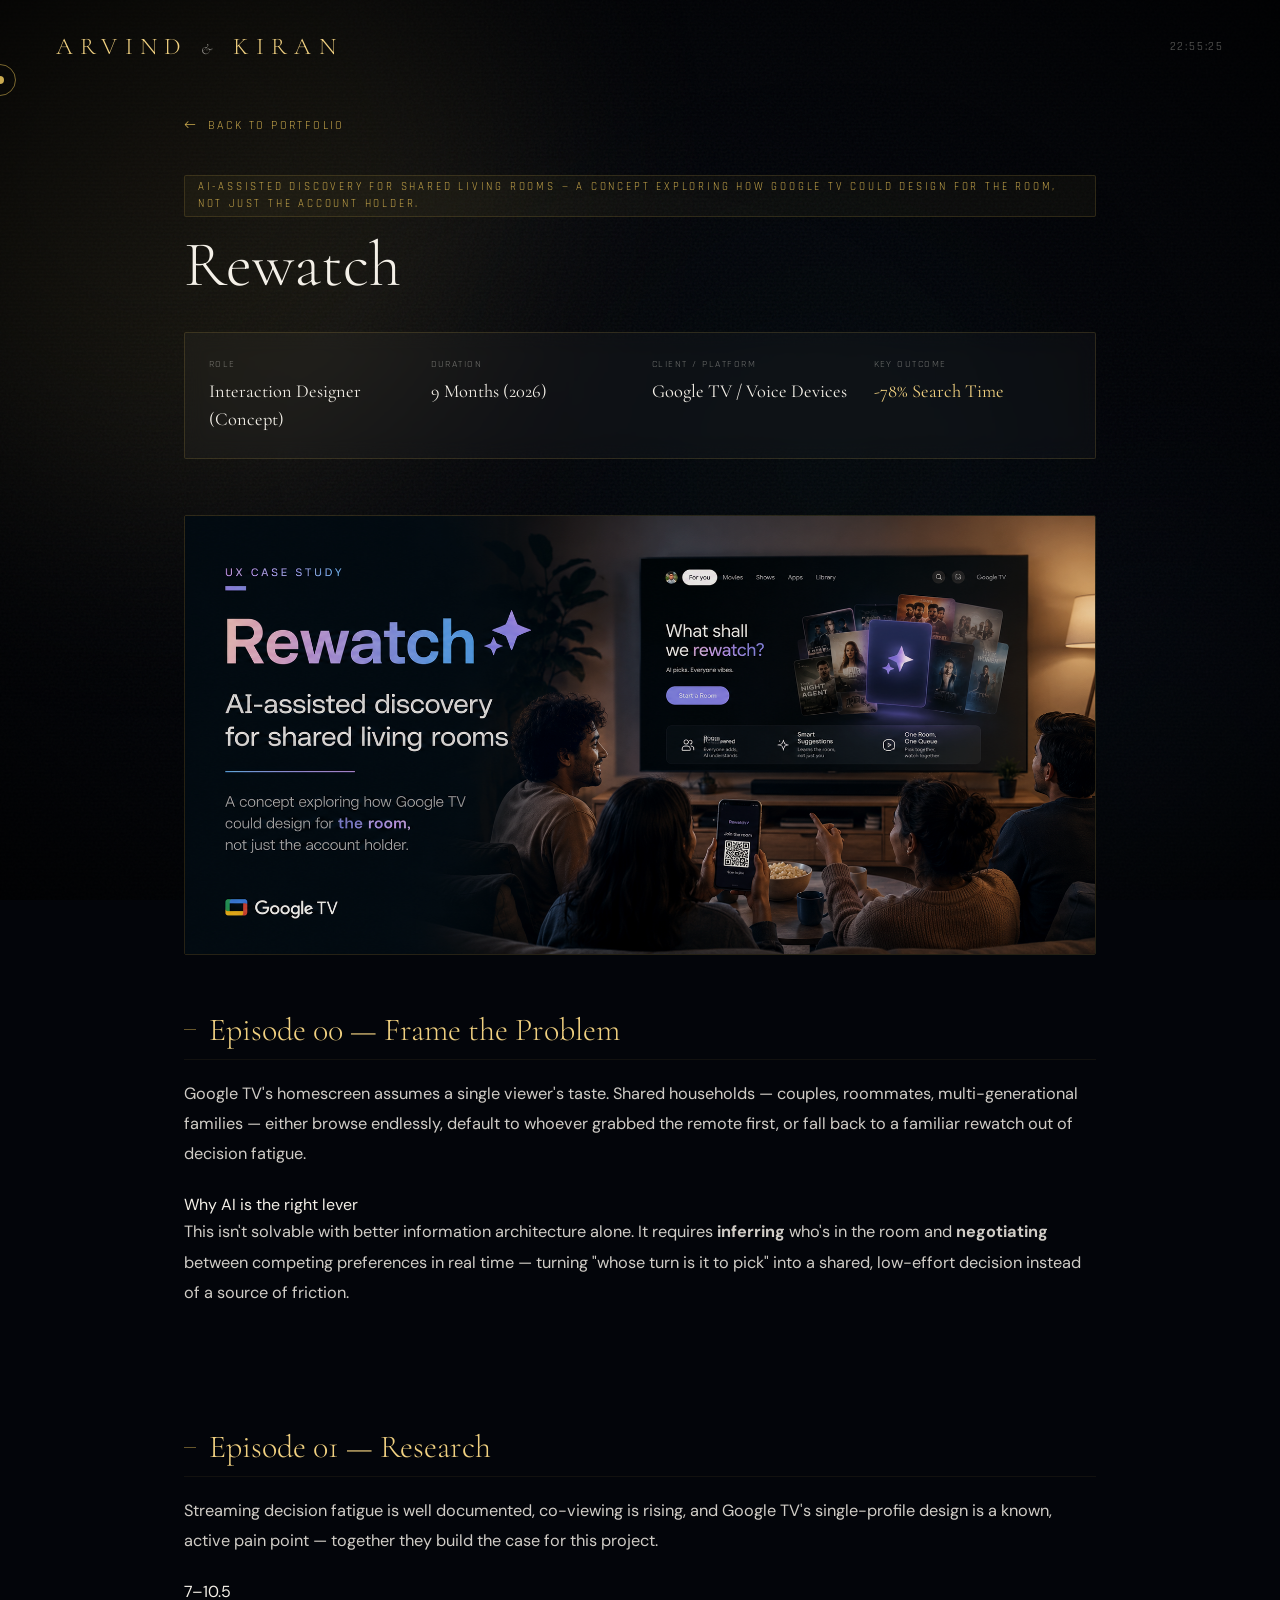
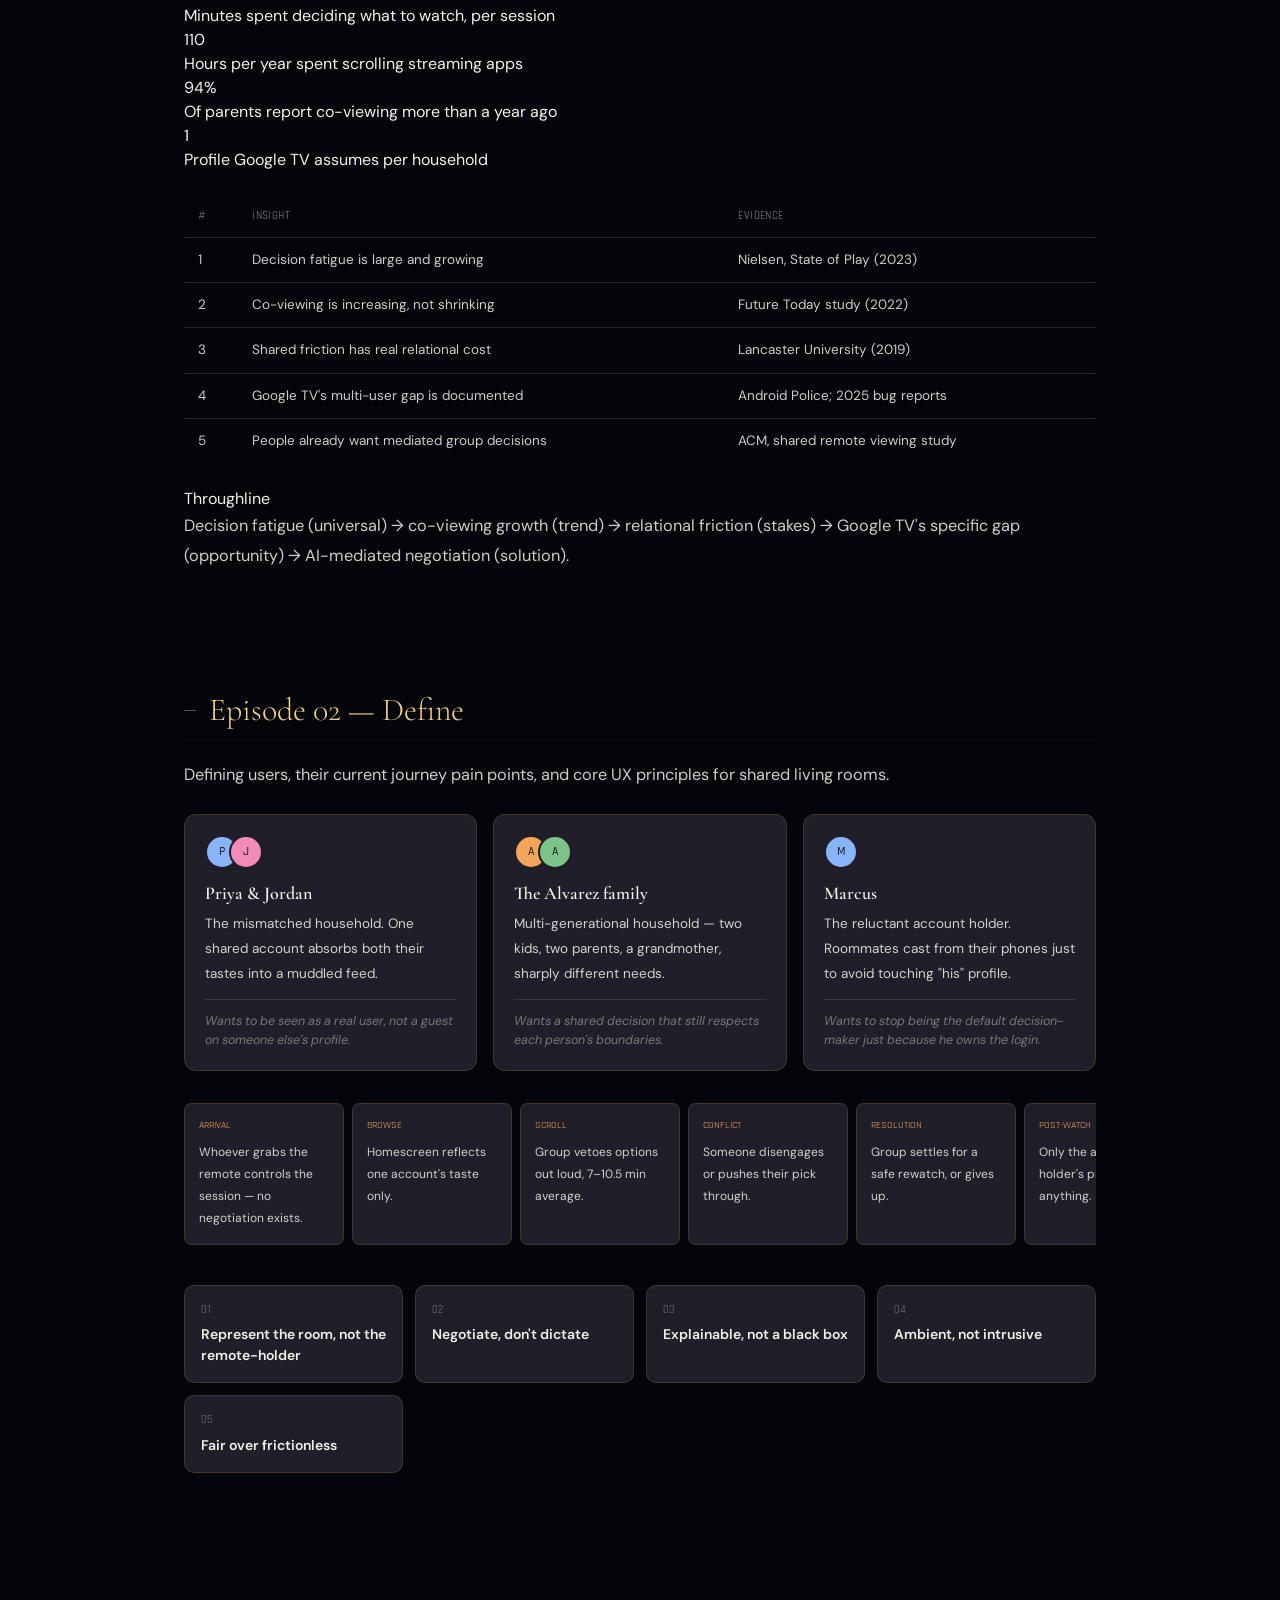
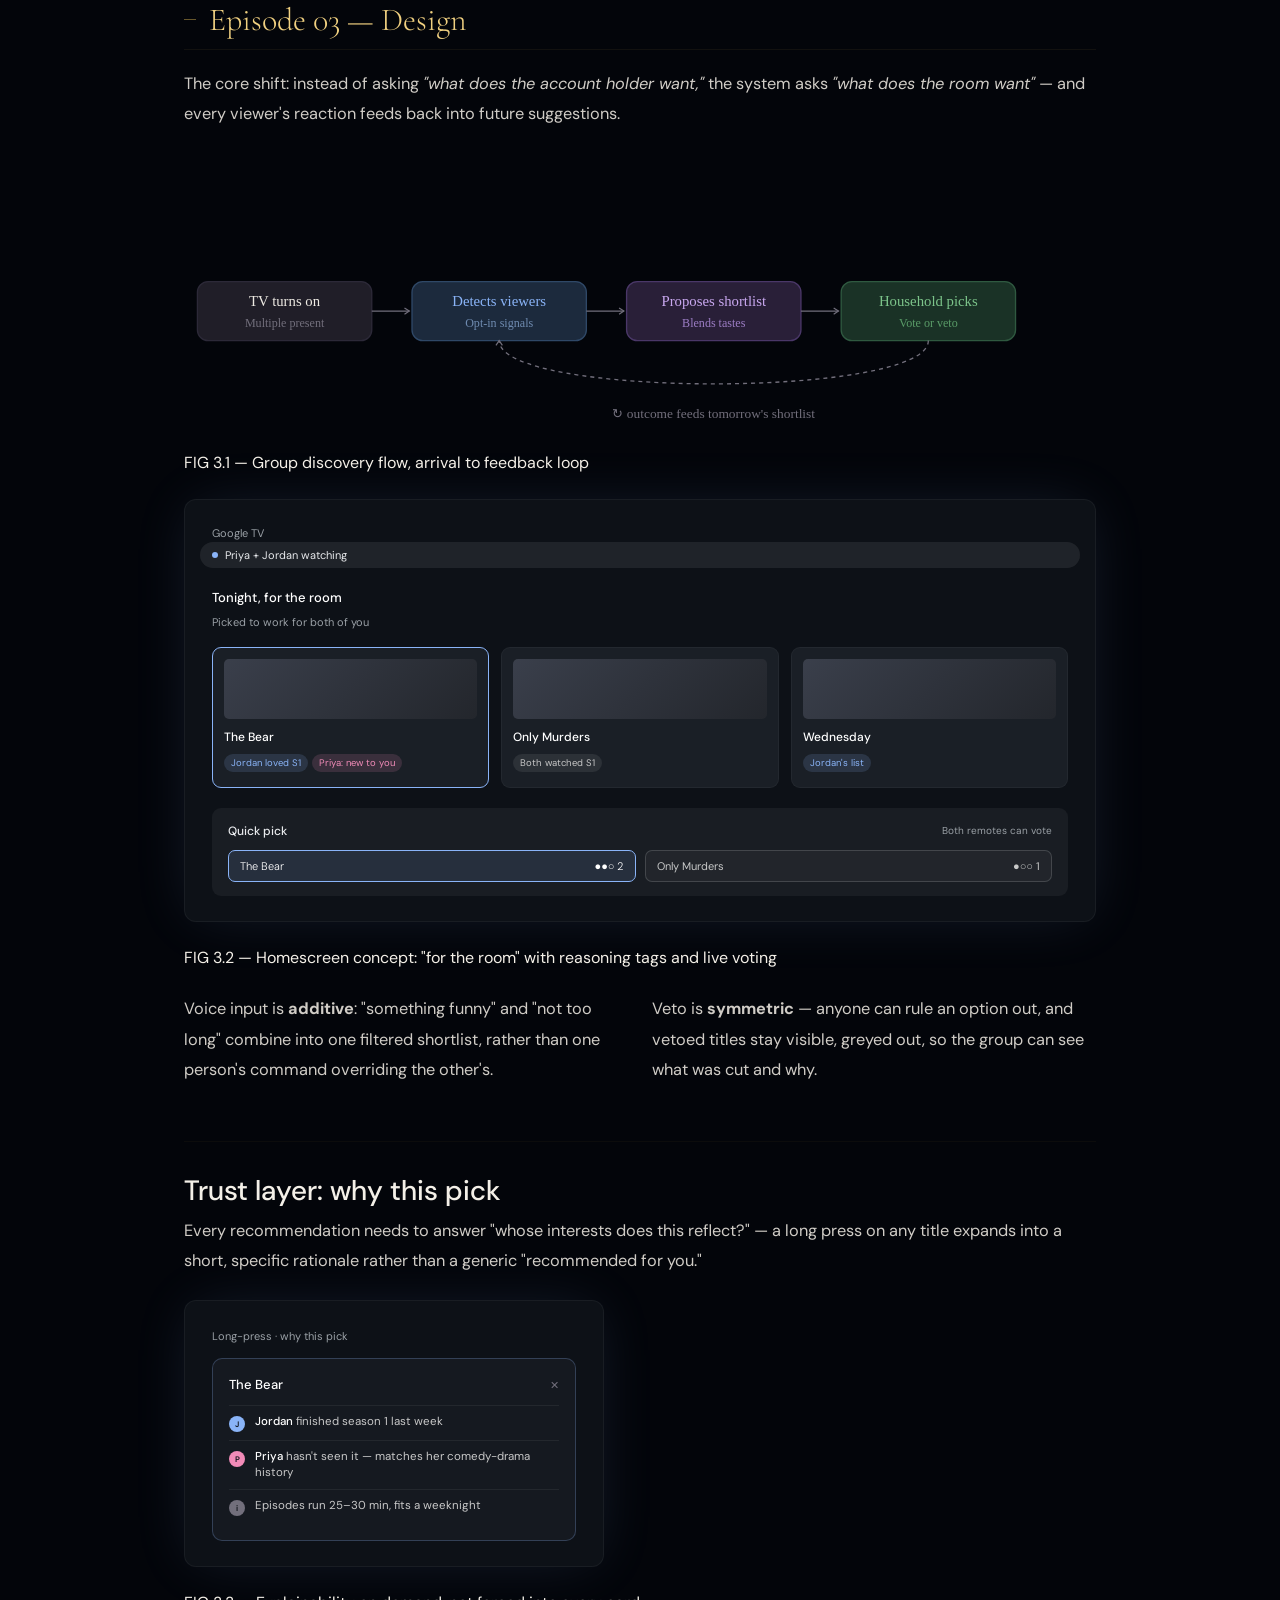
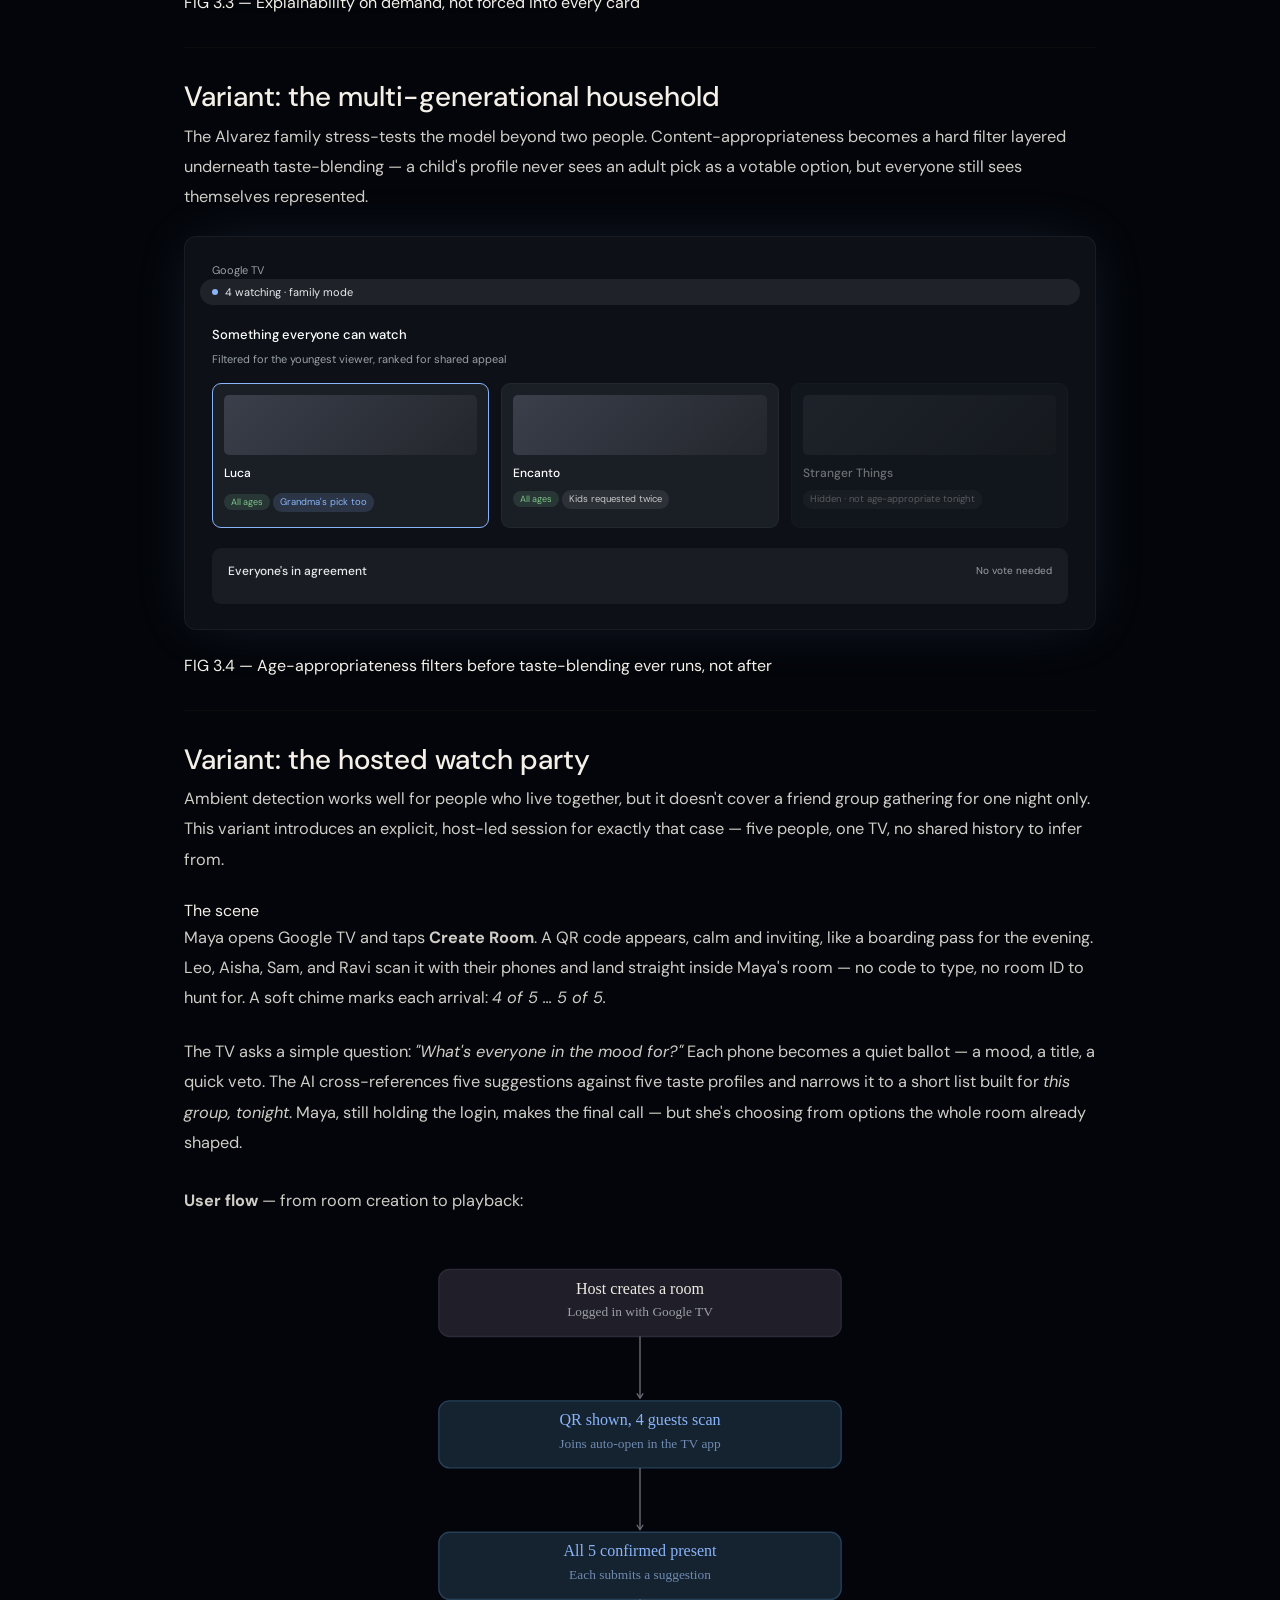
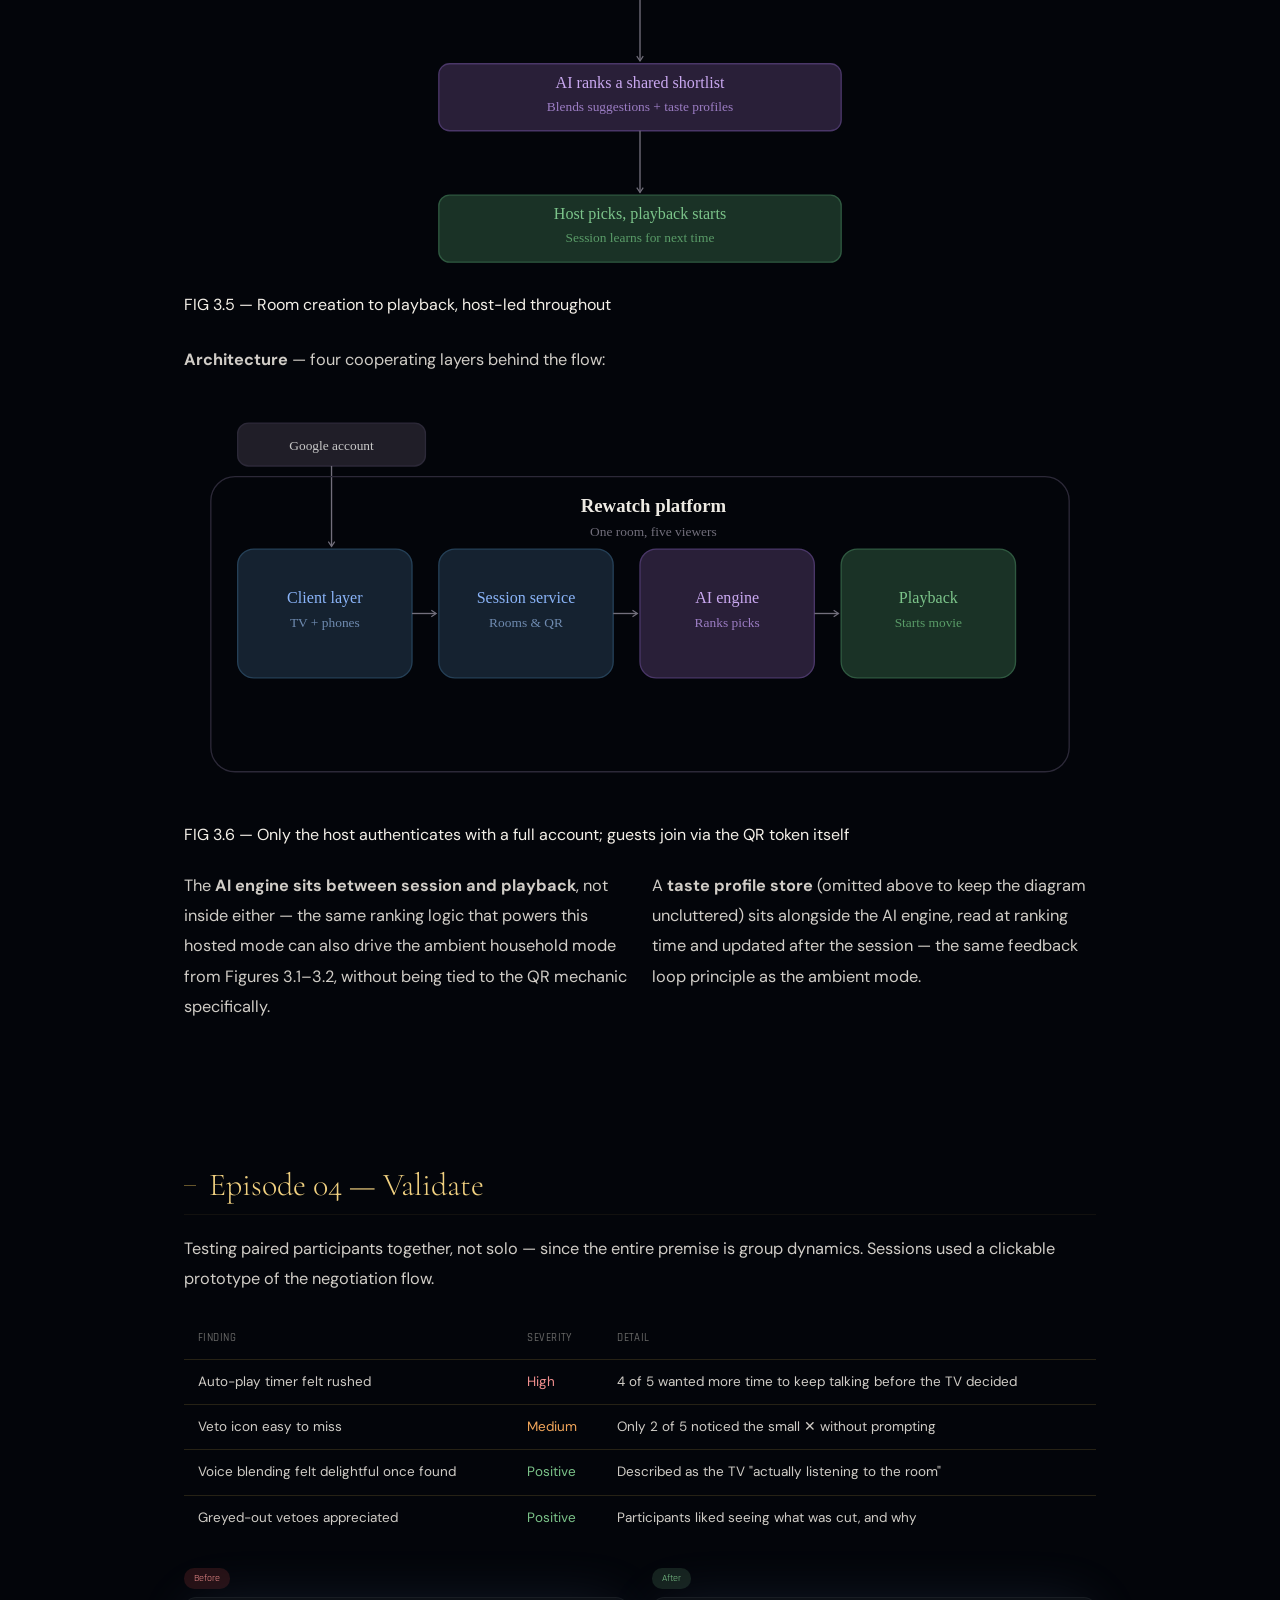
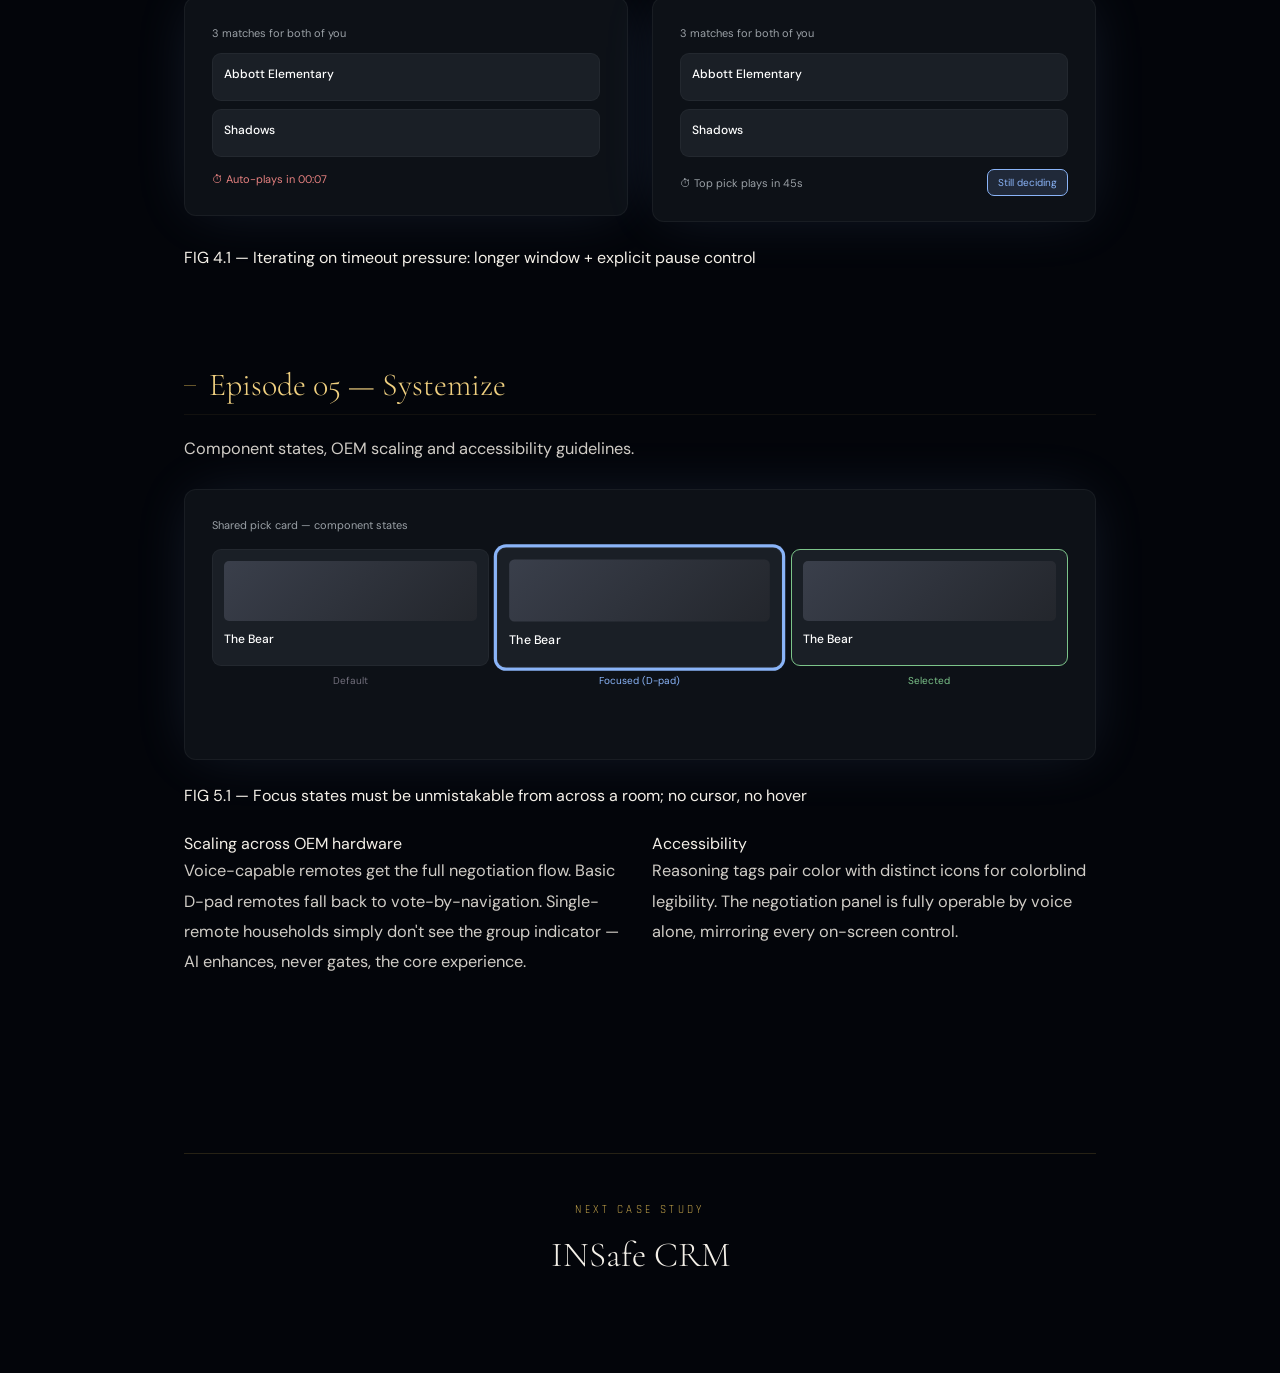
==== work.html @ 0cc97cc3 "Initial commit" ====
<!DOCTYPE html>
<html lang="en">
<head>
<meta charset="UTF-8">
<meta name="viewport" content="width=device-width, initial-scale=1.0">
<title>Case Study — Arvind Kiran</title>

<!-- Bootstrap 5 -->
<link rel="stylesheet" href="css/bootstrap.min.css" />
<!-- Bootstrap Icons -->
<link rel="stylesheet" href="font/bootstrap-icons.min.css" />
<link href="https://fonts.googleapis.com/css2?family=Cormorant+Garamond:ital,wght@0,300;0,400;0,600;0,700;1,300;1,400&family=DM+Sans:wght@300;400;500&family=Rajdhani:wght@500;600;700&display=swap" rel="stylesheet">
<!-- main styles -->
<link rel="stylesheet" href="css/style.css" />
<!-- case study styles -->
<link rel="stylesheet" href="css/work.css" />
</head>

<body class="work-detail-page">

<div id="cur"></div>
<div id="cur-r"></div>

<!-- Background -->
<div id="mesh">
  <div class="mesh-blob mb1"></div>
  <div class="mesh-blob mb2"></div>
  <div class="mesh-blob mb3"></div>
</div>
<div class="bg-layer noise-layer"></div>
<div class="bg-layer scan-lines"></div>
<div id="vignette"></div>
<div class="v-line vl1"></div>
<div class="v-line vl2"></div>

<!-- Fixed Topbar -->
<div id="topbar" class="fixed-topbar">
  <div class="logo">Arvind <em>&</em> Kiran</div>
  <div class="top-right">
    <div id="clock" class="top-time">00:00:00</div>
  </div>
</div>

<!-- Case Study Wrapper Container -->
<div class="work-content-wrap">
  <a href="index.html" class="back-link"><i class="bi bi-arrow-left"></i> Back to Portfolio</a>

  <!-- Case Study Dynamic Header -->
  <header class="work-header-section">
    <span class="work-cat-tag" id="cs-cat">TV UX · AI</span>
    <h1 class="work-title-main" id="cs-title">Loading Case Study...</h1>
    
    <!-- Meta details card -->
    <div class="work-meta-grid">
      <div class="work-meta-item">
        <span class="work-meta-lbl">Role</span>
        <span class="work-meta-val" id="cs-role">Lead Product Designer</span>
      </div>
      <div class="work-meta-item">
        <span class="work-meta-lbl">Duration</span>
        <span class="work-meta-val" id="cs-duration">6 Months (2026)</span>
      </div>
      <div class="work-meta-item">
        <span class="work-meta-lbl">Client / Platform</span>
        <span class="work-meta-val" id="cs-platform">Google TV / Smart TVs</span>
      </div>
      <div class="work-meta-item">
        <span class="work-meta-lbl">Key Outcome</span>
        <span class="work-meta-val highlight" id="cs-outcome">+40% Content Discovery</span>
      </div>
    </div>
  </header>

  <!-- Hero Image -->
  <div class="work-hero-img-wrap">
    <img class="work-hero-img" id="cs-img" src="" alt="Case Study Banner">
  </div>

  <!-- Body Content -->
  <div class="work-body-layout" id="cs-body">
    <!-- Context injected dynamically -->
  </div>

  <!-- Next Project Navigation Link -->
  <div class="next-project-link" id="next-proj-btn">
    <span class="next-proj-lbl">Next Case Study</span>
    <span class="next-proj-title" id="next-proj-title">Loading Next Project...</span>
  </div>

</div>

<!-- ===== SCRIPTS ===== -->
<!-- jQuery -->
<script src="js/jquery-3.7.1.min.js"></script>
<!-- Bootstrap 5 JS -->
<script src="js/bootstrap.bundle.min.js"></script>
<!-- GSAP -->
<script src="js/gsap.min.js"></script>
<!-- Fluid Cursor -->
<script src="js/splash-cursor.js"></script>

<!-- Dynamic Case Study Controller Script -->
<script>
  $(function() {
    // ── Clock ──
    function tick() {
      const d = new Date();
      const t = [d.getHours(), d.getMinutes(), d.getSeconds()].map(n => String(n).padStart(2, '0')).join(':');
      $('#clock').text(t);
    }
    tick();
    setInterval(tick, 1000);

    // ── Simple Mouse Parallax ──
    $(document).on('mousemove', function(e) {
      const rx = e.clientX / window.innerWidth - .5;
      const ry = e.clientY / window.innerHeight - .5;
      gsap.to('.mb1', { x: rx * 50, y: ry * 50, duration: 2.5, ease: 'power1.out' });
      gsap.to('.mb2', { x: rx * -35, y: ry * -35, duration: 2.5, ease: 'power1.out' });
      gsap.to('.mb3', { x: rx * 25, y: ry * 20, duration: 2.5, ease: 'power1.out' });
    });

    // ── Case Study Content Data ──
    const caseStudies = {
      '1': {
        title: 'Rewatch',
        category: 'AI-assisted discovery for shared living rooms — a concept exploring how Google TV could design for the room, not just the account holder.',
        role: 'Interaction Designer (Concept)',
        duration: '9 Months (2026)',
        platform: 'Google TV / Voice Devices',
        outcome: '-78% Search Time',
        image: 'img/blog/Rewatch.png',
        body: `
          <div class="case-study-section" id="ep00">
            <h2>Episode 00 — Frame the Problem</h2>
            <p>Google TV's homescreen assumes a single viewer's taste. Shared households — couples, roommates, multi-generational families — either browse endlessly, default to whoever grabbed the remote first, or fall back to a familiar rewatch out of decision fatigue.</p>
            
            <div class="callout">
              <div class="label">Why AI is the right lever</div>
              <p>This isn't solvable with better information architecture alone. It requires <strong>inferring</strong> who's in the room and <strong>negotiating</strong> between competing preferences in real time — turning "whose turn is it to pick" into a shared, low-effort decision instead of a source of friction.</p>
            </div>
          </div>

          <div class="case-study-section" id="ep01">
            <h2>Episode 01 — Research</h2>
            <p>Streaming decision fatigue is well documented, co-viewing is rising, and Google TV's single-profile design is a known, active pain point — together they build the case for this project.</p>
            
            <div class="stats">
              <div class="stat"><div class="num">7–10.5</div><div class="lbl">Minutes spent deciding what to watch, per session</div></div>
              <div class="stat"><div class="num">110</div><div class="lbl">Hours per year spent scrolling streaming apps</div></div>
              <div class="stat"><div class="num">94%</div><div class="lbl">Of parents report co-viewing more than a year ago</div></div>
              <div class="stat"><div class="num">1</div><div class="lbl">Profile Google TV assumes per household</div></div>
            </div>

            <table>
              <thead>
                <tr>
                  <th>#</th>
                  <th>Insight</th>
                  <th>Evidence</th>
                </tr>
              </thead>
              <tbody>
                <tr>
                  <td>1</td>
                  <td>Decision fatigue is large and growing</td>
                  <td>Nielsen, State of Play (2023)</td>
                </tr>
                <tr>
                  <td>2</td>
                  <td>Co-viewing is increasing, not shrinking</td>
                  <td>Future Today study (2022)</td>
                </tr>
                <tr>
                  <td>3</td>
                  <td>Shared friction has real relational cost</td>
                  <td>Lancaster University (2019)</td>
                </tr>
                <tr>
                  <td>4</td>
                  <td>Google TV's multi-user gap is documented</td>
                  <td>Android Police; 2025 bug reports</td>
                </tr>
                <tr>
                  <td>5</td>
                  <td>People already want mediated group decisions</td>
                  <td>ACM, shared remote viewing study</td>
                </tr>
              </tbody>
            </table>

            <div class="callout">
              <div class="label">Throughline</div>
              <p>Decision fatigue (universal) → co-viewing growth (trend) → relational friction (stakes) → Google TV's specific gap (opportunity) → AI-mediated negotiation (solution).</p>
            </div>
          </div>

          <div class="case-study-section" id="ep02">
            <h2>Episode 02 — Define</h2>
            <p>Defining users, their current journey pain points, and core UX principles for shared living rooms.</p>
            
            <div class="personas">
              <div class="persona">
                <div class="avatars"><div class="avatar blue">P</div><div class="avatar pink">J</div></div>
                <h3>Priya &amp; Jordan</h3>
                <p>The mismatched household. One shared account absorbs both their tastes into a muddled feed.</p>
                <div class="need">Wants to be seen as a real user, not a guest on someone else's profile.</div>
              </div>
              <div class="persona">
                <div class="avatars"><div class="avatar amber">A</div><div class="avatar green">A</div></div>
                <h3>The Alvarez family</h3>
                <p>Multi-generational household — two kids, two parents, a grandmother, sharply different needs.</p>
                <div class="need">Wants a shared decision that still respects each person's boundaries.</div>
              </div>
              <div class="persona">
                <div class="avatars"><div class="avatar blue">M</div></div>
                <h3>Marcus</h3>
                <p>The reluctant account holder. Roommates cast from their phones just to avoid touching "his" profile.</p>
                <div class="need">Wants to stop being the default decision-maker just because he owns the login.</div>
              </div>
            </div>

            <div class="journey">
              <div class="journey-step"><div class="stage">Arrival</div><p>Whoever grabs the remote controls the session — no negotiation exists.</p></div>
              <div class="journey-step"><div class="stage">Browse</div><p>Homescreen reflects one account's taste only.</p></div>
              <div class="journey-step"><div class="stage">Scroll</div><p>Group vetoes options out loud, 7–10.5 min average.</p></div>
              <div class="journey-step"><div class="stage">Conflict</div><p>Someone disengages or pushes their pick through.</p></div>
              <div class="journey-step"><div class="stage">Resolution</div><p>Group settles for a safe rewatch, or gives up.</p></div>
              <div class="journey-step"><div class="stage">Post-watch</div><p>Only the account holder's profile learns anything.</p></div>
            </div>

            <div class="principles">
              <div class="principle"><div class="n">01</div><div class="t">Represent the room, not the remote-holder</div></div>
              <div class="principle"><div class="n">02</div><div class="t">Negotiate, don't dictate</div></div>
              <div class="principle"><div class="n">03</div><div class="t">Explainable, not a black box</div></div>
              <div class="principle"><div class="n">04</div><div class="t">Ambient, not intrusive</div></div>
              <div class="principle"><div class="n">05</div><div class="t">Fair over frictionless</div></div>
            </div>
          </div>

          <div class="case-study-section" id="ep03">
            <h2>Episode 03 — Design</h2>
            <p>The core shift: instead of asking <em>"what does the account holder want,"</em> the system asks <em>"what does the room want"</em> — and every viewer's reaction feeds back into future suggestions.</p>

            <svg viewBox="0 0 680 200" width="100%" style="margin:24px 0 6px; overflow:visible;">
              <defs><marker id="a1" viewBox="0 0 10 10" refX="8" refY="5" markerWidth="6" markerHeight="6" orient="auto-start-reverse"><path d="M2 1L8 5L2 9" fill="none" stroke="#726f7c" stroke-width="1.5"/></marker></defs>
              <g>
                <rect x="10" y="78" width="130" height="44" rx="8" fill="#201e28" stroke="#2c2938"/>
                <text x="75" y="96" text-anchor="middle" fill="#edeae3" font-family="Inter" font-size="11" font-weight="500">TV turns on</text>
                <text x="75" y="112" text-anchor="middle" fill="#726f7c" font-family="Inter" font-size="9">Multiple present</text>
              </g>
              <line x1="140" y1="100" x2="168" y2="100" stroke="#726f7c" stroke-width="1" marker-end="url(#a1)"/>
              <g>
                <rect x="170" y="78" width="130" height="44" rx="8" fill="#1c2a3d" stroke="#2f4867"/>
                <text x="235" y="96" text-anchor="middle" fill="#8ab4f8" font-family="Inter" font-size="11" font-weight="500">Detects viewers</text>
                <text x="235" y="112" text-anchor="middle" fill="#6f8bb0" font-family="Inter" font-size="9">Opt-in signals</text>
              </g>
              <line x1="300" y1="100" x2="328" y2="100" stroke="#726f7c" stroke-width="1" marker-end="url(#a1)"/>
              <g>
                <rect x="330" y="78" width="130" height="44" rx="8" fill="#291f38" stroke="#4a3768"/>
                <text x="395" y="96" text-anchor="middle" fill="#c9a8f0" font-family="Inter" font-size="11" font-weight="500">Proposes shortlist</text>
                <text x="395" y="112" text-anchor="middle" fill="#9c7dc4" font-family="Inter" font-size="9">Blends tastes</text>
              </g>
              <line x1="460" y1="100" x2="488" y2="100" stroke="#726f7c" stroke-width="1" marker-end="url(#a1)"/>
              <g>
                <rect x="490" y="78" width="130" height="44" rx="8" fill="#1a3226" stroke="#2f5940"/>
                <text x="555" y="96" text-anchor="middle" fill="#7cc48a" font-family="Inter" font-size="11" font-weight="500">Household picks</text>
                <text x="555" y="112" text-anchor="middle" fill="#5a9c68" font-family="Inter" font-size="9">Vote or veto</text>
              </g>
              <path d="M555 122 C 555 165, 235 165, 235 122" fill="none" stroke="#726f7c" stroke-width="1" stroke-dasharray="3 3" marker-end="url(#a1)"/>
              <text x="395" y="180" text-anchor="middle" fill="#726f7c" font-family="IBM Plex Mono" font-size="10">↻ outcome feeds tomorrow's shortlist</text>
            </svg>
            <div class="caption">FIG 3.1 — Group discovery flow, arrival to feedback loop</div>

            <div class="tv-frame">
              <div class="row">
                <span style="color:#9aa0a6;font-size:11px;">Google TV</span>
                <div class="tv-pill"><span class="dot blue"></span>Priya + Jordan watching</div>
              </div>
              <p style="color:#fff;font-size:13px;font-weight:500;margin:0 0 2px;">Tonight, for the room</p>
              <p style="color:#9aa0a6;font-size:11px;margin:0 0 14px;">Picked to work for both of you</p>
              <div class="tv-cards">
                <div class="tv-card hi"><div class="thumb"></div><div class="title">The Bear</div><span class="tag blue">Jordan loved S1</span><span class="tag pink">Priya: new to you</span></div>
                <div class="tv-card"><div class="thumb"></div><div class="title">Only Murders</div><span class="tag grey">Both watched S1</span></div>
                <div class="tv-card"><div class="thumb"></div><div class="title">Wednesday</div><span class="tag blue">Jordan's list</span></div>
              </div>
              <div class="quickpick">
                <div class="qp-row"><span class="qp-label">Quick pick</span><span class="qp-sub">Both remotes can vote</span></div>
                <div class="votes">
                  <div class="vote lead"><span>The Bear</span><span>●●○ 2</span></div>
                  <div class="vote trail"><span>Only Murders</span><span>●○○ 1</span></div>
                </div>
              </div>
            </div>
            <div class="caption">FIG 3.2 — Homescreen concept: "for the room" with reasoning tags and live voting</div>

            <div class="case-study-img-grid">
              <div>
                <p>Voice input is <strong>additive</strong>: "something funny" and "not too long" combine into one filtered shortlist, rather than one person's command overriding the other's.</p>
              </div>
              <div>
                <p>Veto is <strong>symmetric</strong> — anyone can rule an option out, and vetoed titles stay visible, greyed out, so the group can see what was cut and why.</p>
              </div>
            </div>

            <hr style="border-color: var(--border); margin: 2rem 0;">

            <h3>Trust layer: why this pick</h3>
            <p>Every recommendation needs to answer "whose interests does this reflect?" — a long press on any title expands into a short, specific rationale rather than a generic "recommended for you."</p>
            
            <div class="tv-frame" style="max-width:420px; margin: 1.5rem 0;">
              <p style="font-size:11px;color:#9aa0a6;margin:0 0 10px;">Long-press · why this pick</p>
              <div class="trust-card">
                <div class="trust-row"><span class="t-title">The Bear</span><span class="t-close">✕</span></div>
                <div class="trust-reason">
                  <div class="trust-dot" style="background:#8ab4f8;">J</div>
                  <p><span class="who">Jordan</span> finished season 1 last week</p>
                </div>
                <div class="trust-reason">
                  <div class="trust-dot" style="background:#f28bb8;">P</div>
                  <p><span class="who">Priya</span> hasn't seen it — matches her comedy-drama history</p>
                </div>
                <div class="trust-reason">
                  <div class="trust-dot" style="background:#726f7c;">i</div>
                  <p>Episodes run 25–30 min, fits a weeknight</p>
                </div>
              </div>
            </div>
            <div class="caption">FIG 3.3 — Explainability on demand, not forced into every card</div>

            <hr style="border-color: var(--border); margin: 2rem 0;">

            <h3>Variant: the multi-generational household</h3>
            <p>The Alvarez family stress-tests the model beyond two people. Content-appropriateness becomes a hard filter layered underneath taste-blending — a child's profile never sees an adult pick as a votable option, but everyone still sees themselves represented.</p>
            
            <div class="tv-frame">
              <div class="row">
                <span style="color:#9aa0a6;font-size:11px;">Google TV</span>
                <div class="tv-pill"><span class="dot blue"></span>4 watching · family mode</div>
              </div>
              <p style="color:#fff;font-size:13px;font-weight:500;margin:0 0 2px;">Something everyone can watch</p>
              <p style="color:#9aa0a6;font-size:11px;margin:0 0 14px;">Filtered for the youngest viewer, ranked for shared appeal</p>
              <div class="tv-cards">
                <div class="tv-card hi">
                  <div class="thumb"></div>
                  <div class="title">Luca</div>
                  <span class="age-badge">All ages</span>
                  <span class="tag blue" style="margin-top:5px;">Grandma's pick too</span>
                </div>
                <div class="tv-card">
                  <div class="thumb"></div>
                  <div class="title">Encanto</div>
                  <span class="age-badge">All ages</span>
                  <span class="tag grey">Kids requested twice</span>
                </div>
                <div class="tv-card" style="opacity:0.4;">
                  <div class="thumb"></div>
                  <div class="title">Stranger Things</div>
                  <span class="tag grey">Hidden · not age-appropriate tonight</span>
                </div>
              </div>
              <div class="quickpick">
                <div class="qp-row"><span class="qp-label">Everyone's in agreement</span><span class="qp-sub">No vote needed</span></div>
              </div>
            </div>
            <div class="caption">FIG 3.4 — Age-appropriateness filters before taste-blending ever runs, not after</div>

            <hr style="border-color: var(--border); margin: 2rem 0;">

            <h3>Variant: the hosted watch party</h3>
            <p>Ambient detection works well for people who live together, but it doesn't cover a friend group gathering for one night only. This variant introduces an explicit, host-led session for exactly that case — five people, one TV, no shared history to infer from.</p>

            <div class="callout">
              <div class="label">The scene</div>
              <p>Maya opens Google TV and taps <strong>Create Room</strong>. A QR code appears, calm and inviting, like a boarding pass for the evening. Leo, Aisha, Sam, and Ravi scan it with their phones and land straight inside Maya's room — no code to type, no room ID to hunt for. A soft chime marks each arrival: <em>4 of 5&nbsp;&hellip; 5 of 5.</em></p>
              <p style="margin-top:12px;">The TV asks a simple question: <em>"What's everyone in the mood for?"</em> Each phone becomes a quiet ballot — a mood, a title, a quick veto. The AI cross-references five suggestions against five taste profiles and narrows it to a short list built for <em>this group, tonight</em>. Maya, still holding the login, makes the final call — but she's choosing from options the whole room already shaped.</p>
            </div>

            <p style="margin-top:28px;"><strong>User flow</strong> &mdash; from room creation to playback:</p>
            <svg viewBox="0 0 680 470" width="100%" style="margin:16px 0 6px; overflow:visible;">
              <defs><marker id="a2" viewBox="0 0 10 10" refX="8" refY="5" markerWidth="6" markerHeight="6" orient="auto-start-reverse"><path d="M2 1L8 5L2 9" fill="none" stroke="#726f7c" stroke-width="1.5"/></marker></defs>

              <rect x="190" y="10" width="300" height="50" rx="8" fill="#201e28" stroke="#2c2938"/>
              <text x="340" y="28" text-anchor="middle" fill="#edeae3" font-family="Inter" font-size="12" font-weight="500">Host creates a room</text>
              <text x="340" y="45" text-anchor="middle" fill="#9aa0a6" font-family="Inter" font-size="10">Logged in with Google TV</text>
              <line x1="340" y1="60" x2="340" y2="106" stroke="#726f7c" stroke-width="1" marker-end="url(#a2)"/>

              <rect x="190" y="108" width="300" height="50" rx="8" fill="#152230" stroke="#254057"/>
              <text x="340" y="126" text-anchor="middle" fill="#8ab4f8" font-family="Inter" font-size="12" font-weight="500">QR shown, 4 guests scan</text>
              <text x="340" y="143" text-anchor="middle" fill="#6f8bb0" font-family="Inter" font-size="10">Joins auto-open in the TV app</text>
              <line x1="340" y1="158" x2="340" y2="204" stroke="#726f7c" stroke-width="1" marker-end="url(#a2)"/>

              <rect x="190" y="206" width="300" height="50" rx="8" fill="#152230" stroke="#254057"/>
              <text x="340" y="224" text-anchor="middle" fill="#8ab4f8" font-family="Inter" font-size="12" font-weight="500">All 5 confirmed present</text>
              <text x="340" y="241" text-anchor="middle" fill="#6f8bb0" font-family="Inter" font-size="10">Each submits a suggestion</text>
              <line x1="340" y1="256" x2="340" y2="302" stroke="#726f7c" stroke-width="1" marker-end="url(#a2)"/>

              <rect x="190" y="304" width="300" height="50" rx="8" fill="#291f38" stroke="#4a3768"/>
              <text x="340" y="322" text-anchor="middle" fill="#c9a8f0" font-family="Inter" font-size="12" font-weight="500">AI ranks a shared shortlist</text>
              <text x="340" y="339" text-anchor="middle" fill="#9c7dc4" font-family="Inter" font-size="10">Blends suggestions + taste profiles</text>
              <line x1="340" y1="354" x2="340" y2="400" stroke="#726f7c" stroke-width="1" marker-end="url(#a2)"/>

              <rect x="190" y="402" width="300" height="50" rx="8" fill="#1a3226" stroke="#2f5940"/>
              <text x="340" y="420" text-anchor="middle" fill="#7cc48a" font-family="Inter" font-size="12" font-weight="500">Host picks, playback starts</text>
              <text x="340" y="437" text-anchor="middle" fill="#5a9c68" font-family="Inter" font-size="10">Session learns for next time</text>
            </svg>
            <div class="caption">FIG 3.5 — Room creation to playback, host-led throughout</div>

            <p style="margin-top:28px;"><strong>Architecture</strong> &mdash; four cooperating layers behind the flow:</p>
            <svg viewBox="0 0 680 300" width="100%" style="margin:16px 0 6px; overflow:visible;">
              <defs><marker id="a3" viewBox="0 0 10 10" refX="8" refY="5" markerWidth="6" markerHeight="6" orient="auto-start-reverse"><path d="M2 1L8 5L2 9" fill="none" stroke="#726f7c" stroke-width="1.5"/></marker></defs>

              <rect x="40" y="6" width="140" height="32" rx="8" fill="#201e28" stroke="#2c2938"/>
              <text x="110" y="26" text-anchor="middle" fill="#c8c8c8" font-family="IBM Plex Mono" font-size="10">Google account</text>
              <line x1="110" y1="38" x2="110" y2="98" stroke="#726f7c" stroke-width="1" marker-end="url(#a3)"/>

              <rect x="20" y="46" width="640" height="220" rx="18" fill="none" stroke="#2c2938" stroke-width="1"/>
              <text x="350" y="72" text-anchor="middle" fill="#edeae3" font-family="Fraunces" font-size="14" font-weight="600">Rewatch platform</text>
              <text x="350" y="90" text-anchor="middle" fill="#726f7c" font-family="IBM Plex Mono" font-size="10">One room, five viewers</text>

              <rect x="40" y="100" width="130" height="96" rx="12" fill="#152230" stroke="#254057"/>
              <text x="105" y="140" text-anchor="middle" fill="#8ab4f8" font-family="Inter" font-size="12" font-weight="500">Client layer</text>
              <text x="105" y="158" text-anchor="middle" fill="#6f8bb0" font-family="Inter" font-size="10">TV + phones</text>
              <line x1="170" y1="148" x2="188" y2="148" stroke="#726f7c" stroke-width="1" marker-end="url(#a3)"/>

              <rect x="190" y="100" width="130" height="96" rx="12" fill="#152230" stroke="#254057"/>
              <text x="255" y="140" text-anchor="middle" fill="#8ab4f8" font-family="Inter" font-size="12" font-weight="500">Session service</text>
              <text x="255" y="158" text-anchor="middle" fill="#6f8bb0" font-family="Inter" font-size="10">Rooms &amp; QR</text>
              <line x1="320" y1="148" x2="338" y2="148" stroke="#726f7c" stroke-width="1" marker-end="url(#a3)"/>

              <rect x="340" y="100" width="130" height="96" rx="12" fill="#291f38" stroke="#4a3768"/>
              <text x="405" y="140" text-anchor="middle" fill="#c9a8f0" font-family="Inter" font-size="12" font-weight="500">AI engine</text>
              <text x="405" y="158" text-anchor="middle" fill="#9c7dc4" font-family="Inter" font-size="10">Ranks picks</text>
              <line x1="470" y1="148" x2="488" y2="148" stroke="#726f7c" stroke-width="1" marker-end="url(#a3)"/>

              <rect x="490" y="100" width="130" height="96" rx="12" fill="#1a3226" stroke="#2f5940"/>
              <text x="555" y="140" text-anchor="middle" fill="#7cc48a" font-family="Inter" font-size="12" font-weight="500">Playback</text>
              <text x="555" y="158" text-anchor="middle" fill="#5a9c68" font-family="Inter" font-size="10">Starts movie</text>
            </svg>
            <div class="caption">FIG 3.6 — Only the host authenticates with a full account; guests join via the QR token itself</div>

            <div class="case-study-img-grid">
              <div>
                <p>The <strong>AI engine sits between session and playback</strong>, not inside either — the same ranking logic that powers this hosted mode can also drive the ambient household mode from Figures 3.1&ndash;3.2, without being tied to the QR mechanic specifically.</p>
              </div>
              <div>
                <p>A <strong>taste profile store</strong> (omitted above to keep the diagram uncluttered) sits alongside the AI engine, read at ranking time and updated after the session — the same feedback loop principle as the ambient mode.</p>
              </div>
            </div>
          </div>

          <div class="case-study-section" id="ep04">
            <h2>Episode 04 — Validate</h2>
            <p>Testing paired participants together, not solo — since the entire premise is group dynamics. Sessions used a clickable prototype of the negotiation flow.</p>
            
            <table>
              <thead>
                <tr>
                  <th>Finding</th>
                  <th>Severity</th>
                  <th>Detail</th>
                </tr>
              </thead>
              <tbody>
                <tr>
                  <td>Auto-play timer felt rushed</td>
                  <td class="sev-high">High</td>
                  <td>4 of 5 wanted more time to keep talking before the TV decided</td>
                </tr>
                <tr>
                  <td>Veto icon easy to miss</td>
                  <td class="sev-med">Medium</td>
                  <td>Only 2 of 5 noticed the small ✕ without prompting</td>
                </tr>
                <tr>
                  <td>Voice blending felt delightful once found</td>
                  <td class="sev-pos">Positive</td>
                  <td>Described as the TV "actually listening to the room"</td>
                </tr>
                <tr>
                  <td>Greyed-out vetoes appreciated</td>
                  <td class="sev-pos">Positive</td>
                  <td>Participants liked seeing what was cut, and why</td>
                </tr>
              </tbody>
            </table>

            <div class="case-study-img-grid">
              <div>
                <div class="compare-tag before">Before</div>
                <div class="tv-frame" style="margin:0;">
                  <p style="color:#9aa0a6;font-size:11px;margin:0 0 10px;">3 matches for both of you</p>
                  <div class="tv-card" style="margin-bottom:8px;"><div class="title">Abbott Elementary</div></div>
                  <div class="tv-card" style="margin-bottom:12px;"><div class="title">Shadows</div></div>
                  <p style="color:#e5807f;font-size:11px;margin:0;">⏱ Auto-plays in 00:07</p>
                </div>
              </div>
              <div>
                <div class="compare-tag after">After</div>
                <div class="tv-frame" style="margin:0;">
                  <p style="color:#9aa0a6;font-size:11px;margin:0 0 10px;">3 matches for both of you</p>
                  <div class="tv-card" style="margin-bottom:8px;"><div class="title">Abbott Elementary</div></div>
                  <div class="tv-card" style="margin-bottom:12px;"><div class="title">Shadows</div></div>
                  <div style="display:flex;justify-content:space-between;align-items:center;">
                    <p style="color:#9aa0a6;font-size:11px;margin:0;">⏱ Top pick plays in 45s</p>
                    <span style="background:rgba(138,180,248,0.15);border:0.5px solid #8ab4f8;color:#8ab4f8;font-size:10px;padding:5px 10px;border-radius:7px;">Still deciding</span>
                  </div>
                </div>
              </div>
            </div>
            <div class="caption">FIG 4.1 — Iterating on timeout pressure: longer window + explicit pause control</div>
          </div>

          <div class="case-study-section" id="ep05">
            <h2>Episode 05 — Systemize</h2>
            <p>Component states, OEM scaling and accessibility guidelines.</p>

            <div class="tv-frame">
              <p style="color:#9aa0a6;font-size:11px;margin:0 0 14px;">Shared pick card — component states</p>
              <div class="tv-cards">
                <div><div class="tv-card"><div class="thumb"></div><div class="title">The Bear</div></div><p style="text-align:center;font-size:10px;color:#726f7c;margin-top:6px;">Default</p></div>
                <div><div class="tv-card" style="box-shadow:0 0 0 3px #8ab4f8; transform:scale(1.03);"><div class="thumb"></div><div class="title">The Bear</div></div><p style="text-align:center;font-size:10px;color:#8ab4f8;margin-top:6px;">Focused (D-pad)</p></div>
                <div><div class="tv-card" style="border:1.5px solid #7cc48a;"><div class="thumb"></div><div class="title">The Bear</div></div><p style="text-align:center;font-size:10px;color:#7cc48a;margin-top:6px;">Selected</p></div>
              </div>
            </div>
            <div class="caption">FIG 5.1 — Focus states must be unmistakable from across a room; no cursor, no hover</div>

            <div class="case-study-img-grid">
              <div class="callout" style="margin:0;">
                <div class="label">Scaling across OEM hardware</div>
                <p>Voice-capable remotes get the full negotiation flow. Basic D-pad remotes fall back to vote-by-navigation. Single-remote households simply don't see the group indicator — AI enhances, never gates, the core experience.</p>
              </div>
              <div class="callout" style="margin:0;">
                <div class="label">Accessibility</div>
                <p>Reasoning tags pair color with distinct icons for colorblind legibility. The negotiation panel is fully operable by voice alone, mirroring every on-screen control.</p>
              </div>
            </div>
          </div>
        `
      },
      '2': {
        title: 'INSafe CRM',
        category: 'Building a Scalable Enterprise CRM and Design System for the Insurance Industry',
        role: 'Lead Product Designer & UX/UI Department Lead',
        duration: '8 Months',
        platform: 'INSafe CRM / Web',
        outcome: '100% Design System Adoption',
        image: 'img/blog/IMS (InSafe)/Design Enterprise CRM Dashboard.png',
        body: `
          <div class="case-study-section">
            <h2>Overview</h2>
            <p>Modern enterprises still rely on fragmented tools, outdated systems, and complex workflows that slow down teams and create operational friction. For this project, I designed <strong>INSafe CRM</strong>, a modern enterprise platform created to simplify customer management, operations, communication, and reporting within a single scalable ecosystem. The challenge was to build a system that could handle complex workflows while remaining intuitive and accessible for users with varying levels of technical experience.</p>
            <p>InSafe, a company in the insurance industry, required this modern CRM tool to replace their outdated legacy systems and green-screen terminals used for creating and managing policies. The primary users were older employees who had spent years working with legacy interfaces, necessitating an intuitive and user-friendly interface. The tool needed to manage client information, track policy statuses, schedule appointments, generate reports, and include built-in email and call systems.</p>
            <p>As the Product Designer and UX/UI Department Leader at InSafe, I successfully led the design team in creating a scalable design system and conceptualizing this internal CRM tool to turn these legacy workflows into a modern, unified experience.</p>
          </div>

          <div class="case-study-section">
            <h2>The Challenge & Underlying Problem</h2>
            <p>The insurance industry typically relies on old systems and terminals, and InSafe's existing systems were outdated and not user-friendly, making it difficult for older employees to manage their tasks efficiently. The lack of integration between various functionalities led to major operational inefficiencies and reduced productivity.</p>
            <p>The main challenges included:</p>
            <ul>
              <li><strong>Older User Demographics:</strong> Designing an intuitive and user-friendly interface suitable for older users who were accustomed to terminal interfaces for decades.</li>
              <li><strong>Scale & Adoption:</strong> Creating a unified design system that would achieve 100% utilization and adoption across the entire platform.</li>
              <li><strong>Complex Functionality Integration:</strong> Consolidating client management, policy tracking, appointment scheduling, reporting, and built-in email/call communication systems into a single cohesive tool.</li>
            </ul>
          </div>

          <div class="case-study-section">
            <h2>My Role</h2>
            <p>As the lead product designer and UX/UI department leader, my role was to develop a comprehensive design system, create a detailed prototype, validate the product through user testing, and ensure seamless communication and alignment with stakeholders and developers.</p>
            <p>My responsibilities spanned product discovery, UX research, information architecture, user flows, wireframing, high-fidelity UI design, prototyping, usability testing, stakeholder alignment, and design QA during developer handoff.</p>
          </div>

          <div class="case-study-section">
            <h2>Our Approach</h2>
            <p>To tackle these challenges, I structured our workflow around four main pillars:</p>
            <ul>
              <li><strong>Developed a Design System:</strong> Created a consistent, token-based design language that ensured ease of navigation, high contrast readability, and consistent interaction behaviors.</li>
              <li><strong>Built a Prototype:</strong> Designed a detailed, interactive prototype mapping out every user interaction and workflow. This prototype was used to visualize system functionality and streamline development.</li>
              <li><strong>User Testing & Validation:</strong> Validated the product and tested the prototype with actual older users to verify that navigation was intuitive, font scale was accessible, and task flows were clear.</li>
              <li><strong>Stakeholder and Developer Collaboration:</strong> Maintained close communication with stakeholders and developers to understand user challenges and ensure that design solutions were technically feasible and executed precisely.</li>
            </ul>
          </div>

          <div class="case-study-section">
            <h2>The Solution</h2>
            <p>The resulting CRM tool successfully consolidated <strong>16 integrated modules</strong> into a single cohesive platform. Key features included:</p>
            <ul>
              <li><strong>User-Friendly Interface:</strong> A clean layout featuring high-contrast status colors, larger interaction targets, and legible typography tailored specifically for older employees.</li>
              <li><strong>Comprehensive Design System:</strong> A component-driven system (buttons, inputs, grids, data cards) utilized 100% across every single module.</li>
              <li><strong>Unified Workflows:</strong> Consolidation of client management, policy tracking, calendars, reporting, and VoIP communication systems into one seamless app.</li>
            </ul>
          </div>

          <div class="case-study-section">
            <h2>UX Process</h2>
            
            <h3>1. Discovery</h3>
            <p>Shadowing insurance agents and identifying key workflow bottlenecks in their daily routines.</p>
            <img class="case-study-img" src="img/blog/IMS (InSafe)/Frame 1.png" alt="UX Research & Discovery">
            
            <h3>2. Information Architecture</h3>
            <p>Mapping out a simplified navigation model for the 16 operational modules.</p>
            <img class="case-study-img" src="img/blog/IMS (InSafe)/Frame 2.png" alt="Information Architecture Diagram">
            
            <h3>3. Wireframes</h3>
            <p>Exploring early layout alternatives to simplify information density for older users.</p>
            <div class="case-study-img-grid">
              <img class="case-study-img" src="img/blog/IMS (InSafe)/Design Enterprise CRM Dashboard-7.png" alt="Low-Fidelity Wireframes Page 1">
              <img class="case-study-img" src="img/blog/IMS (InSafe)/Design Enterprise CRM Dashboard-8.png" alt="Low-Fidelity Wireframes Page 2">
            </div>
            
            <h3>4. High-Fidelity Design</h3>
            <p>Creating production-ready interface layouts using the design system elements.</p>
            <div class="case-study-img-grid">
              <img class="case-study-img" src="img/blog/IMS (InSafe)/Design Enterprise CRM Dashboard-1.png" alt="Dashboard Screens Design 1">
              <img class="case-study-img" src="img/blog/IMS (InSafe)/Design Enterprise CRM Dashboard-2.png" alt="Dashboard Screens Design 2">
            </div>
            <div class="case-study-img-grid">
              <img class="case-study-img" src="img/blog/IMS (InSafe)/Design Enterprise CRM Dashboard-3.png" alt="Dashboard Screens Design 3">
              <img class="case-study-img" src="img/blog/IMS (InSafe)/Design Enterprise CRM Dashboard-4.png" alt="Dashboard Screens Design 4">
            </div>
            
            <h3>5. Interactive Prototype</h3>
            <p>Simulating complex appointment schedules, claim updates, and email/call systems.</p>
            <div class="case-study-img-grid">
              <img class="case-study-img" src="img/blog/IMS (InSafe)/Design Enterprise CRM Dashboard-5.png" alt="Prototype Screen 1">
              <img class="case-study-img" src="img/blog/IMS (InSafe)/Design Enterprise CRM Dashboard-6.png" alt="Prototype Screen 2">
            </div>
            
            <h3>6. User Testing</h3>
            <p>Testing workflows with actual employees. We simplified table readability, removed redundant click paths, enlarged interactive elements, and improved color accessibility based on direct feedback.</p>
          </div>

          <div class="case-study-section">
            <h2>Dashboard Design</h2>
            <p>The dashboard provides real-time operational insights—such as active tasks, policy statuses, upcoming appointments, and VoIP notifications—enabling teams to manage their complete workday at a single glance.</p>
            <img class="case-study-img" src="img/blog/IMS (InSafe)/Design Enterprise CRM Dashboard.png" alt="Dashboard Interface Showcase">
          </div>

          <div class="case-study-section">
            <h2>Design Principles</h2>
            <ul>
              <li><strong>Clarity:</strong> High contrast, explicit state changes, and clean hierarchy.</li>
              <li><strong>Consistency:</strong> The same reusable UI patterns speed up adaptation.</li>
              <li><strong>Efficiency:</strong> Short paths to complete high-frequency operations.</li>
              <li><strong>Accessibility:</strong> Built to serve users with lower visual acuity or manual precision.</li>
              <li><strong>Scalability:</strong> Token-driven theme supports future module updates.</li>
            </ul>
          </div>

          <div class="case-study-section">
            <h2>Visual Language</h2>
            <p>The interface uses a modern enterprise visual style featuring structured layouts, soft card widgets, dark teal navigation bars, clean contrast typography, high-impact status signals, and spacious layouts to boost overall readability. The result balances professionalism with usability.</p>
          </div>

          <div class="case-study-section">
            <h2>Results & Outcomes</h2>
            <p>The final CRM tool significantly improved efficiency and user satisfaction at InSafe. The modernized interface made it easier for older employees to manage their tasks, leading to better overall performance for the company. The successful implementation of the design system ensured a cohesive and intuitive user experience across the platform, achieving 100% design system utilization.</p>
            <p>This project highlights my approach to enterprise UX design, design systems thinking, operational workflows, and building scalable B2B product experiences for complex industries.</p>
          </div>
        `
      },
      '3': {
        title: 'TM Project',
        category: 'Manufacturing Execution & Production Monitoring System',
        role: 'Lead UI/UX Architect',
        duration: '11 Months (2024)',
        platform: 'TV Dashboards & Operator Screens',
        outcome: 'Downtime & Defect Reduction',
        image: 'img/blog/TM UI/TM Arm rest UI Design.png',
        body: `
          <div class="case-study-section">
            <h2>Project Overview</h2>
            <p>TM is a smart manufacturing and production monitoring platform designed for assembly line operations, quality control, machine monitoring, packaging, downtime tracking, and traceability management. The system supports TV dashboards, operator screens, report analytics, and real-time production workflows across multiple assembly stations.</p>
          </div>

          <div class="case-study-section">
            <h2>Problem Statement</h2>
            <p>Manufacturing teams faced challenges in monitoring production activities, tracking downtime, managing quality defects, and handling real-time assembly workflows. Existing systems lacked centralized visibility, modern UI consistency, responsive dashboards, and operator-friendly interfaces for high-speed factory environments.</p>
          </div>

          <div class="stat-highlight-banner">
            <div class="stat-highlight-item">
              <div class="stat-highlight-num">100%</div>
              <div class="stat-highlight-lbl">Live Visibility</div>
            </div>
            <div class="stat-highlight-item">
              <div class="stat-highlight-num">-30%</div>
              <div class="stat-highlight-lbl">Response Downtime</div>
            </div>
          </div>

          <div class="case-study-section">
            <h2>Project Goals</h2>
            <ul>
              <li>Improve production visibility across assembly lines.</li>
              <li>Create real-time monitoring dashboards for operators and supervisors.</li>
              <li>Simplify traceability and barcode scanning workflows.</li>
              <li>Reduce downtime through clear reporting and alerts.</li>
              <li>Enable TV-based monitoring for production floors.</li>
              <li>Improve quality rejection and rework management.</li>
            </ul>
          </div>

          <div class="case-study-section">
            <h2>User Roles</h2>
            <p>We designed customized layouts for six distinct industrial roles: Production Operators, Supervisors, Quality Engineers, Maintenance Teams, Production Managers, and Packaging Operators.</p>
          </div>

          <div class="case-study-section">
            <h2>Design System & Industrial Usability</h2>
            <p>The design system focused on industrial usability with high visibility UI patterns. Dark blue dashboard themes were used for TV screens to improve readability from long distances. Bright status colors such as green, orange, red, and yellow were used for live production indicators and alerts.</p>
            <p>Typography used bold large-scale fonts for readability in noisy, low-light factory environments. UI spacing and card layouts were optimized for touchscreen interaction and large-screen visibility.</p>
            <img class="case-study-img" src="img/blog/TM UI/Preventive Maintenance Check Sheet.png" alt="Industrial Design Sheet Pattern">
          </div>

          <div class="case-study-section">
            <h2>Traceability Module</h2>
            <p>The traceability module was designed to track production activities using barcode scanning and station-based workflows. The screen included station category selection, production data cards, dropdown-based detail views, and searchable production records.</p>
            <ul>
              <li>Search by barcode or build label</li>
              <li>Station category filtering</li>
              <li>Dropdown station details</li>
              <li>Production timestamps, operator tracking, and cycle time monitoring</li>
            </ul>
            <div class="case-study-img-grid">
              <img class="case-study-img" src="img/blog/TM UI/TM Arm rest UI Design-1.png" alt="Traceability Workstation 1">
              <img class="case-study-img" src="img/blog/TM UI/TM Arm rest UI Design-2.png" alt="Traceability Workstation 2">
            </div>
            <div class="case-study-img-grid">
              <img class="case-study-img" src="img/blog/TM UI/TM Arm rest UI Design-3.png" alt="Traceability Workstation 3">
              <img class="case-study-img" src="img/blog/TM UI/TM Arm rest UI Design.png" alt="Traceability Screen Details">
            </div>
          </div>

          <div class="case-study-section">
            <h2>Packaging TV Screen</h2>
            <p>The packaging dashboard was designed for factory floor TV displays. The interface used large typography, bold KPI cards, and real-time scan tracking for visibility across long distances. It tracks target production, container balance monitoring, occupancy percentage, and active inventory tables.</p>
            <img class="case-study-img" src="img/blog/TM UI/Packing screen.png" alt="Packaging TV Screen Interface">
          </div>

          <div class="case-study-section">
            <h2>Live Production Video Demonstration</h2>
            <p>Here are real-time screencasts and floor camera recordings of the operator interfaces and touch workflows running inside the assembly stations:</p>
            <video class="case-study-video" controls loop muted autoplay>
              
            </video>
            <video class="case-study-video" controls loop muted autoplay>
              <source src="img/blog/TM UI/WhatsApp Video 2026-01-22 at 8.51.13 PM.mp4" type="video/mp4">
            </video>
          </div>

          <div class="case-study-section">
            <h2>OEE Dashboard</h2>
            <p>The OEE dashboard provided production efficiency monitoring using Availability, Performance, Quality, and OEE metrics. Interactive charts and production summaries were included to help supervisors analyze production trends.</p>
            <img class="case-study-img" src="img/blog/TM UI/OEE dashboard.png" alt="Overall Equipment Effectiveness Dashboard">
          </div>

          <div class="case-study-section">
            <h2>Downtime & Efficiency Reporting</h2>
            <p>Downtime analytics screens were designed to visualize production loss, runtime, maintenance breakdowns, and stoppage categories. Multiple chart styles such as stacked bar charts, pie charts, and occurrence graphs were used for better visual analysis.</p>
            <img class="case-study-img" src="img/blog/TM UI/Hourly Efficiency scren.png" alt="Hourly Efficiency and Downtime Tracker">
          </div>

          <div class="case-study-section">
            <h2>Rework Management & Rejections</h2>
            <p>The rework module allowed operators to identify defective seats, view pending defects, and move products to scrap or raw material recovery workflows. A dismantle popup was designed to show reusable raw materials and recovery options.</p>
            <div class="case-study-img-grid">
              <img class="case-study-img" src="img/blog/TM UI/TM Arm rest UI Design-4.png" alt="Rework Defect Card Interface">
              <img class="case-study-img" src="img/blog/TM UI/TM Arm rest UI Design-5.png" alt="Rework Scrap Movement Options">
            </div>
          </div>

          <div class="case-study-section">
            <h2>User Testing & Assembly Floor Validation</h2>
            <p>Testing layouts on the factory floor with assembly workers, supervisors, and quality auditors helped us refine interaction sizing. We observed touch response in actual working conditions (wearing protective gloves, viewing from angles, etc.).</p>
            <div class="case-study-img-grid">
              <img class="case-study-img" src="img/blog/TM UI/WhatsApp Image 2026-03-12 at 12.58.10 PM.jpeg" alt="Operator Terminal Field Test">
              <img class="case-study-img" src="img/blog/TM UI/WhatsApp Image 2026-03-12 at 2.22.03 PM.jpeg" alt="Supervisors TV Board Review">
            </div>
            <div class="case-study-img-grid">
              <img class="case-study-img" src="img/blog/TM UI/WhatsApp Image 2026-03-12 at 3.24.01 PM.jpeg" alt="Quality Inspector Test Session">
              <img class="case-study-img" src="img/blog/TM UI/WhatsApp Image 2026-03-13 at 3.13.29 PM.jpeg" alt="Maintenance Team Terminal shadow">
            </div>
            <p>Here is an operations review recording from the assembly line validation session:</p>
            <video class="case-study-video" controls loop muted autoplay>
              <source src="img/blog/TM UI/WhatsApp Video 2026-05-25 at 5.33.35 PM.mp4" type="video/mp4">
            </video>
          </div>

          <div class="case-study-section">
            <h2>Conclusion</h2>
            <p>The TM Project successfully modernized the manufacturing workflow experience through a unified UI/UX system. The dashboards, production screens, and reporting modules improved operational visibility, reduced workflow complexity, and enabled efficient real-time production management across assembly lines.</p>
          </div>
        `
      },
      '4': {
        title: 'Supplier Portal',
        category: 'Information Architecture · Design System · Responsive Dashboard',
        role: 'UX Designer & Developer',
        duration: '5 Months (2024)',
        platform: 'Responsive Web Portal',
        outcome: '94% On-time Deliveries',
        image: 'img/portfolio/work4.jpg',
        body: `
          <div class="case-study-section">
            <h2>Overview & Challenge</h2>
            <p>A global retailer needed a unified portal to manage delivery coordination with over 600 third-party suppliers. The existing supplier portal was not mobile responsive, had poor text readability, and lacked notifications. Suppliers often missed order requests, causing delays. The challenge was to design a clean, responsive supplier portal for tracking and coordinating deliveries.</p>
          </div>

          <div class="case-study-section">
            <h2>Research & Architecture</h2>
            <p>We surveyed suppliers and realized they predominantly access the portal on tablets and mobile phones while standing in loading bays. We rebuilt the information architecture, creating a responsive list grid that adapts to any screen size, and placing notifications at the top of the interface.</p>
          </div>

          <div class="stat-highlight-banner">
            <div class="stat-highlight-item">
              <div class="stat-highlight-num">94%</div>
              <div class="stat-highlight-lbl">On-Time Deliveries</div>
            </div>
            <div class="stat-highlight-item">
              <div class="stat-highlight-num">80%</div>
              <div class="stat-highlight-lbl">Fewer Missed Alerts</div>
            </div>
          </div>

          <div class="case-study-section">
            <h2>Design & Interaction</h2>
            <p>We designed the dashboard with large touch targets, accessible typography, and high contrast fields. Alert mechanisms send push notifications directly to warehouse devices. The simple shipping workflow lets suppliers approve deliveries in exactly three clicks.</p>
          </div>

          <div class="case-study-section">
            <h2>Impact</h2>
            <p>With direct notifications and improved mobile layout, on-time supplier delivery ratios rose to 94%, significantly stabilizing inventory levels during peak retail seasons.</p>
          </div>
        `
      },
      '5': {
        title: 'Healthcare Mobile App',
        category: 'Mobile UX · Appointment Booking · Telemedicine',
        role: 'Mobile UX Designer',
        duration: '7 Months (2023)',
        platform: 'iOS & Android App',
        outcome: '+150% Booked Consultations',
        image: 'img/portfolio/work5.jpg',
        body: `
          <div class="case-study-section">
            <h2>Overview & Challenge</h2>
            <p>With patient demands shifting toward virtual care, a major medical network needed to launch a unified mobile application. The target was to design a simple mobile portal that lets patients schedule appointments, view lab results, and launch telemedicine video consultations without feeling overwhelmed during stressful health events.</p>
          </div>

          <div class="case-study-section">
            <h2>Research & Journey Mapping</h2>
            <p>We interviewed senior patients and parents. We discovered that virtual booking apps are often abandoned because of complex verification inputs or ambiguous telemedicine setups. We mapped the user journey to remove verification hurdles and guide users directly to virtual doctor rooms.</p>
          </div>

          <div class="stat-highlight-banner">
            <div class="stat-highlight-item">
              <div class="stat-highlight-num">150%</div>
              <div class="stat-highlight-lbl">Booking Volume Growth</div>
            </div>
            <div class="stat-highlight-item">
              <div class="stat-highlight-num">4.9</div>
              <div class="stat-highlight-lbl">App Store Rating</div>
            </div>
          </div>

          <div class="case-study-section">
            <h2>Interaction Design & Security</h2>
            <p>We built the booking workflow with simple progress trackers and step-by-step guidance. Telemedicine launching features a single-click action button that connects to the call directly within the app. Clean, calm layout colors reassure anxious patients, while facial biometric login provides security with minimal effort.</p>
          </div>

          <div class="case-study-section">
            <h2>Outcomes</h2>
            <p>The patient application reached over 100k downloads in its first quarter, raising virtual consult bookings by 150% and maintaining a 4.9 App Store satisfaction score.</p>
          </div>
        `
      }
    };

    // ── URL Routing ──
    const params = new URLSearchParams(window.location.search);
    let projectId = params.get('project') || '1';

    // Fallback if id is out of bounds
    if (!caseStudies[projectId]) {
      projectId = '1';
    }

    const currentCs = caseStudies[projectId];
    $('#cs-title').text(currentCs.title);
    $('#cs-cat').text(currentCs.category);
    $('#cs-role').text(currentCs.role);
    $('#cs-duration').text(currentCs.duration);
    $('#cs-platform').text(currentCs.platform);
    $('#cs-outcome').text(currentCs.outcome);
    $('#cs-img').attr('src', currentCs.image);
    $('#cs-body').html(currentCs.body);

    document.title = currentCs.title + ' — Case Study';

    // ── Next Project Logic ──
    const totalProjects = Object.keys(caseStudies).length;
    let nextProjId = parseInt(projectId) + 1;
    if (nextProjId > totalProjects) {
      nextProjId = 1;
    }

    const nextCs = caseStudies[String(nextProjId)];
    $('#next-proj-title').text(nextCs.title);
    $('#next-proj-btn').on('click', function() {
      window.location.href = 'work.html?project=' + nextProjId;
    });

    // Custom Cursor Growth Effect
    $('a, button, .back-link, .next-project-link').on('mouseenter', function() {
      $('body').addClass('cur-grow');
    }).on('mouseleave', function() {
      $('body').removeClass('cur-grow');
    });

    // Custom Cursor movement mirroring
    $(document).on('mousemove', function(e) {
      $('#cur').css({ left: e.clientX, top: e.clientY });
      setTimeout(() => $('#cur-r').css({ left: e.clientX, top: e.clientY }), 70);
    });
  });
</script>

</body>
</html>
---- css/style.css ----
:root {
  --black: #03050a;
  --dark: #080d17;
  --panel: rgba(255, 255, 255, 0.032);
  --gold: #c9a84c;
  --gold2: #f0d080;
  --gold3: #7a5c1e;
  --teal: #0af0c8;
  --red: #ff4560;
  --white: #f4f0e8;
  --muted: rgba(244, 240, 232, 0.42);
  --border: rgba(201, 168, 76, 0.18);
  --glow-g: rgba(201, 168, 76, 0.22);
}

*,
*::before,
*::after {
  box-sizing: border-box;
  margin: 0;
  padding: 0;
}

html,
body {
  width: 100%;
  height: 100%;
  overflow: hidden;
  background: var(--black);
  color: var(--white);
  font-family: "DM Sans", sans-serif;
  cursor: none;
}

/* ── Cursor ── */
#cur {
  position: fixed;
  width: 8px;
  height: 8px;
  background: var(--gold);
  border-radius: 50%;
  pointer-events: none;
  z-index: 9999;
  transform: translate(-50%, -50%);
  mix-blend-mode: screen;
  transition: transform 0.08s, width 0.2s, height 0.2s;
}

#cur-r {
  position: fixed;
  width: 32px;
  height: 32px;
  border: 1px solid var(--gold);
  border-radius: 50%;
  pointer-events: none;
  z-index: 9998;
  transform: translate(-50%, -50%);
  transition: all 0.15s cubic-bezier(0.4, 0, 0.2, 1);
  opacity: 0.6;
}

.cur-grow #cur {
  width: 20px;
  height: 20px;
  transform: translate(-50%, -50%) scale(1);
  opacity: 0.6;
}

.cur-grow #cur-r {
  width: 50px;
  height: 50px;
  opacity: 0.25;
}

/* ── Background layers ── */
.bg-layer {
  position: fixed;
  inset: 0;
  pointer-events: none;
  z-index: 0;
}

.noise-layer {
  background-image: url("data:image/svg+xml,%3Csvg xmlns='http://www.w3.org/2000/svg' viewBox='0 0 512 512'%3E%3Cfilter id='n'%3E%3CfeTurbulence type='fractalNoise' baseFrequency='.75' numOctaves='4' stitchTiles='stitch'/%3E%3C/filter%3E%3Crect width='100%25' height='100%25' filter='url(%23n)' opacity='.05'/%3E%3C/svg%3E");
}

.scan-lines {
  background: repeating-linear-gradient(0deg,
      transparent,
      transparent 2px,
      rgba(0, 0, 0, 0.04) 2px,
      rgba(0, 0, 0, 0.04) 4px);
  pointer-events: none;
}

#vignette {
  position: fixed;
  inset: 0;
  z-index: 1;
  pointer-events: none;
  background: radial-gradient(ellipse at center,
      transparent 40%,
      rgba(0, 0, 0, 0.75) 100%);
}

/* Animated gradient mesh */
#mesh {
  position: fixed;
  inset: 0;
  z-index: 0;
  pointer-events: none;
  overflow: hidden;
}

.mesh-blob {
  position: absolute;
  border-radius: 50%;
  filter: blur(120px);
  opacity: 0.12;
  animation: blobMove 18s ease-in-out infinite alternate;
}

.mb1 {
  width: 700px;
  height: 700px;
  background: var(--gold);
  top: -20%;
  left: -15%;
  animation-delay: 0s;
}

.mb2 {
  width: 500px;
  height: 500px;
  background: #1a3050;
  bottom: -15%;
  right: -10%;
  animation-delay: -6s;
}

.mb3 {
  width: 400px;
  height: 400px;
  background: #0d2a1f;
  top: 30%;
  right: 20%;
  animation-delay: -12s;
}

@keyframes blobMove {
  from {
    transform: translate(0, 0) scale(1) rotate(0deg);
  }

  to {
    transform: translate(40px, 60px) scale(1.12) rotate(15deg);
  }
}

/* Decorative vertical lines */
.v-line {
  position: fixed;
  top: 0;
  bottom: 0;
  width: 1px;
  background: linear-gradient(to bottom,
      transparent,
      var(--border) 30%,
      var(--border) 70%,
      transparent);
  z-index: 0;
  pointer-events: none;
}

.vl1 {
  left: 10%;
}

.vl2 {
  left: 90%;
}

/* ── TOPBAR ── */
#topbar {
  position: fixed;
  top: 0;
  left: 0;
  right: 0;
  z-index: 100;
  display: flex;
  align-items: center;
  justify-content: space-between;
  padding: 1.8rem 3.5rem;
}

.logo {
  font-family: "Cormorant Garamond", serif;
  font-size: 1.5rem;
  font-weight: 300;
  letter-spacing: 0.3em;
  color: var(--gold2);
  text-transform: uppercase;
}

.logo em {
  font-style: italic;
  color: var(--white);
  opacity: 0.6;
  font-size: 0.95rem;
}

.top-right {
  display: flex;
  align-items: center;
  gap: 2rem;
}

.avail-chip {
  display: flex;
  align-items: center;
  gap: 0.5rem;
  font-family: "Rajdhani", sans-serif;
  font-size: 0.7rem;
  letter-spacing: 0.18em;
  text-transform: uppercase;
  color: var(--muted);
  border: 1px solid var(--border);
  border-radius: 2px;
  padding: 0.35rem 1rem;
  backdrop-filter: blur(16px);
  background: rgba(201, 168, 76, 0.05);
}

.avail-dot {
  width: 6px;
  height: 6px;
  border-radius: 50%;
  background: #0af0c8;
  box-shadow: 0 0 8px #0af0c8;
  animation: blink 2s infinite;
}

@keyframes blink {

  0%,
  100% {
    opacity: 1;
  }

  50% {
    opacity: 0.3;
  }
}

.top-time {
  font-family: "Rajdhani", sans-serif;
  font-size: 0.75rem;
  letter-spacing: 0.15em;
  color: var(--muted);
}

/* ── BOTTOM BAR ── */
#bottombar {
  position: fixed;
  bottom: 0;
  left: 0;
  right: 0;
  z-index: 100;
  display: flex;
  align-items: center;
  justify-content: space-between;
  padding: 0.9rem 3.5rem;
  border-top: 1px solid var(--border);
  backdrop-filter: blur(20px);
  background: rgba(3, 5, 10, 0.4);
}

.bottom-copy {
  font-family: "Rajdhani", sans-serif;
  font-size: 0.65rem;
  letter-spacing: 0.2em;
  color: var(--muted);
  text-transform: uppercase;
}

.bottom-socials {
  display: flex;
  gap: 1.5rem;
}

.b-soc {
  font-size: 0.95rem;
  color: var(--muted);
  text-decoration: none;
  transition: color 0.25s, transform 0.25s;
}

.b-soc:hover {
  color: var(--gold);
  transform: translateY(-2px);
}

.section-counter {
  font-family: "Rajdhani", sans-serif;
  font-size: 0.7rem;
  letter-spacing: 0.2em;
  color: var(--muted);
}

/* ── SIDE NAV ── */
#side-nav {
  position: fixed;
  left: 3.5rem;
  top: 50%;
  transform: translateY(-50%);
  z-index: 100;
  display: flex;
  flex-direction: column;
  gap: 2.5rem;
}

.snav-item {
  display: flex;
  align-items: center;
  gap: 1rem;
  cursor: pointer;
  position: relative;
}

.snav-tick {
  width: 20px;
  height: 1px;
  background: var(--muted);
  transition: all 0.35s;
  transform-origin: left;
}

.snav-label {
  font-family: "Rajdhani", sans-serif;
  font-size: 0.65rem;
  letter-spacing: 0.2em;
  text-transform: uppercase;
  color: var(--muted);
  opacity: 0;
  transition: opacity 0.3s, transform 0.3s;
  transform: translateX(-8px);
  white-space: nowrap;
}

.snav-item:hover .snav-label,
.snav-item.active .snav-label {
  opacity: 1;
  transform: translateX(0);
}

.snav-item.active .snav-tick {
  width: 36px;
  background: var(--gold);
  box-shadow: 0 0 8px var(--gold);
}

.snav-item:hover .snav-tick {
  width: 28px;
  background: var(--gold2);
}

/* ── SECTIONS ── */
.section {
  position: fixed;
  inset: 0;
  z-index: 2;
  display: flex;
  align-items: center;
  justify-content: center;
  opacity: 0;
  pointer-events: none;
  will-change: opacity, transform;
}

.section.active {
  opacity: 1;
  pointer-events: all;
}

.sec-inner {
  position: relative;
  z-index: 5;
}

/* Transition states */
.sec-enter {
  animation: secIn 0.65s cubic-bezier(0.23, 1, 0.32, 1) forwards;
}

.sec-exit-up {
  animation: secOutUp 0.4s cubic-bezier(0.4, 0, 1, 1) forwards;
}

.sec-exit-down {
  animation: secOutDown 0.4s cubic-bezier(0.4, 0, 1, 1) forwards;
}

@keyframes secIn {
  from {
    opacity: 0;
    transform: translateY(50px) scale(0.98);
  }

  to {
    opacity: 1;
    transform: translateY(0) scale(1);
  }
}

@keyframes secOutUp {
  from {
    opacity: 1;
    transform: translateY(0);
  }

  to {
    opacity: 0;
    transform: translateY(-60px);
  }
}

@keyframes secOutDown {
  from {
    opacity: 1;
    transform: translateY(0);
  }

  to {
    opacity: 0;
    transform: translateY(60px);
  }
}

/* ── Shared typography ── */
.kicker {
  font-family: "Rajdhani", sans-serif;
  font-size: 0.7rem;
  letter-spacing: 0.35em;
  text-transform: uppercase;
  color: var(--gold);
  margin-bottom: 1rem;
  display: flex;
  align-items: center;
  gap: 0.8rem;
}

.kicker::before {
  content: "";
  width: 28px;
  height: 1px;
  background: var(--gold);
  opacity: 0.5;
}

.big-title {
  font-family: "Cormorant Garamond", serif;
  line-height: 0.95;
  letter-spacing: -0.01em;
  font-weight: 300;
}

.gold-span {
  color: var(--gold2);
}

.ital {
  font-style: italic;
}

/* ────────────── SECTION 0 · HERO ────────────── */
.hero-inner {
  text-align: left;
  max-width: 900px;
  padding: 0 1rem;
}

.hero-eyebrow {
  font-family: "Rajdhani", sans-serif;
  font-size: 0.7rem;
  letter-spacing: 0.4em;
  text-transform: uppercase;
  color: var(--gold);
  margin-bottom: 2rem;
  display: flex;
  align-items: center;
  gap: 1rem;
}

.hero-eyebrow::after {
  content: "";
  flex: 1;
  height: 1px;
  background: linear-gradient(90deg, var(--gold), transparent);
  opacity: 0.4;
}

.hero-name {
  font-family: "Cormorant Garamond", serif;
  font-size: clamp(4.5rem, 11vw, 9.5rem);
  font-weight: 300;
  line-height: 0.88;
}

.hero-name .line1 {
  display: block;
  color: var(--white);
}

.hero-name .line2 {
  display: block;
  color: var(--gold2);
  font-style: italic;
}

.hero-sub {
  margin-top: 2rem;
  font-size: clamp(0.85rem, 1.2vw, 1rem);
  color: var(--muted);
  max-width: 500px;
  line-height: 1.9;
}

.hero-ctas {
  margin-top: 2.8rem;
  display: flex;
  gap: 1.2rem;
  flex-wrap: wrap;
}

.btn-gold {
  padding: 0.8rem 2.2rem;
  background: linear-gradient(135deg, var(--gold), var(--gold3));
  border: none;
  border-radius: 2px;
  font-family: "Rajdhani", sans-serif;
  font-size: 0.75rem;
  letter-spacing: 0.2em;
  text-transform: uppercase;
  color: var(--black);
  font-weight: 700;
  cursor: pointer;
  text-decoration: none;
  transition: all 0.3s;
  position: relative;
  overflow: hidden;
}

.btn-gold::after {
  content: "";
  position: absolute;
  inset: 0;
  background: var(--gold2);
  opacity: 0;
  transition: opacity 0.3s;
}

.btn-gold:hover::after {
  opacity: 0.25;
}

.btn-gold:hover {
  transform: translateY(-2px);
  box-shadow: 0 12px 40px rgba(201, 168, 76, 0.4);
  color: var(--black);
}

.btn-ghost {
  padding: 0.8rem 2.2rem;
  background: transparent;
  border: 1px solid var(--border);
  border-radius: 2px;
  font-family: "Rajdhani", sans-serif;
  font-size: 0.75rem;
  letter-spacing: 0.2em;
  text-transform: uppercase;
  color: var(--muted);
  cursor: pointer;
  text-decoration: none;
  transition: all 0.3s;
}

.btn-ghost:hover {
  border-color: var(--gold);
  color: var(--gold);
}

.hero-tags {
  margin-top: 3.5rem;
  display: flex;
  gap: 2rem;
}

.hero-tag {
  font-family: "Rajdhani", sans-serif;
  font-size: 0.65rem;
  letter-spacing: 0.2em;
  text-transform: uppercase;
  color: var(--muted);
  display: flex;
  flex-direction: column;
  gap: 0.3rem;
}

.hero-tag strong {
  color: var(--white);
  font-size: 1.1rem;
}

.scroll-hint {
  position: absolute;
  right: 0;
  top: 50%;
  transform: translateY(-50%) rotate(90deg);
  transform-origin: center;
  font-family: "Rajdhani", sans-serif;
  font-size: 0.6rem;
  letter-spacing: 0.25em;
  text-transform: uppercase;
  color: var(--muted);
  display: flex;
  align-items: center;
  gap: 0.8rem;
}

.scroll-hint::after {
  content: "";
  width: 40px;
  height: 1px;
  background: var(--muted);
}

/* ────────────── SECTION 1 · ABOUT ────────────── */
.about-layout {
  display: grid;
  grid-template-columns: 1.1fr 1fr;
  gap: 6rem;
  align-items: center;
  max-width: 960px;
  padding: 0 1.5rem;
}

.about-photo-col {
  position: relative;
}

.photo-frame {
  width: 320px;
  height: 420px;
  position: relative;
}

.photo-img {
  width: 100%;
  height: 100%;
  object-fit: cover;
  filter: sepia(0.2) contrast(1.05);
  border-radius: 1px;
}

.photo-border-deco {
  position: absolute;
  inset: -14px;
  border: 1px solid var(--border);
  border-radius: 1px;
  pointer-events: none;
}

.photo-border-deco2 {
  position: absolute;
  inset: -28px;
  border: 1px solid rgba(201, 168, 76, 0.07);
  border-radius: 1px;
  pointer-events: none;
}

.gold-tab {
  position: absolute;
  bottom: 2rem;
  right: -2.5rem;
  background: var(--dark);
  border: 1px solid var(--border);
  padding: 1rem 1.2rem;
  min-width: 130px;
}

.gold-tab-num {
  font-family: "Cormorant Garamond", serif;
  font-size: 2.4rem;
  font-weight: 300;
  color: var(--gold2);
  line-height: 1;
}

.gold-tab-label {
  font-family: "Rajdhani", sans-serif;
  font-size: 0.6rem;
  letter-spacing: 0.2em;
  text-transform: uppercase;
  color: var(--muted);
  margin-top: 0.3rem;
}

.corner-deco {
  position: absolute;
  top: -1rem;
  left: -1rem;
  width: 30px;
  height: 30px;
  border-top: 1px solid var(--gold);
  border-left: 1px solid var(--gold);
  opacity: 0.5;
}

.about-title {
  font-family: "Cormorant Garamond", serif;
  font-size: clamp(2.4rem, 4vw, 3.6rem);
  font-weight: 300;
  line-height: 1.05;
  margin-bottom: 1.5rem;
}

.about-body {
  font-size: 0.9rem;
  line-height: 1.95;
  color: var(--muted);
  margin-bottom: 2rem;
}

.exp-row {
  display: flex;
  gap: 2.5rem;
  margin-bottom: 2rem;
}

.exp-item {
  display: flex;
  flex-direction: column;
}

.exp-num {
  font-family: "Cormorant Garamond", serif;
  font-size: 2rem;
  font-weight: 300;
  color: var(--gold2);
  line-height: 1;
}

.exp-lbl {
  font-family: "Rajdhani", sans-serif;
  font-size: 0.62rem;
  letter-spacing: 0.18em;
  text-transform: uppercase;
  color: var(--muted);
  margin-top: 0.2rem;
}

.tech-row {
  display: flex;
  flex-wrap: wrap;
  gap: 0.5rem;
}

.tech-tag {
  font-family: "Rajdhani", sans-serif;
  font-size: 0.65rem;
  letter-spacing: 0.12em;
  text-transform: uppercase;
  padding: 0.3rem 0.8rem;
  border: 1px solid var(--border);
  color: var(--muted);
  border-radius: 1px;
  transition: all 0.3s;
}

.tech-tag:hover {
  border-color: var(--gold);
  color: var(--gold);
  background: rgba(201, 168, 76, 0.06);
}

/* ────────────── SECTION 2 · WORK ────────────── */
.work-layout {
  max-width: 1040px;
  width: 100%;
  padding: 0 1.5rem;
}

.work-header {
  display: flex;
  justify-content: space-between;
  align-items: flex-end;
  margin-bottom: 2rem;
}

.work-title {
  font-family: "Cormorant Garamond", serif;
  font-size: clamp(2rem, 3.5vw, 3rem);
  font-weight: 300;
}

.work-view-all {
  font-family: "Rajdhani", sans-serif;
  font-size: 0.65rem;
  letter-spacing: 0.2em;
  text-transform: uppercase;
  color: var(--gold);
  text-decoration: none;
  display: flex;
  align-items: center;
  gap: 0.5rem;
  transition: gap 0.3s;
}

.work-view-all:hover {
  gap: 1rem;
  color: var(--gold2);
}

.proj-list {
  display: flex;
  flex-direction: column;
  gap: 0.7rem;
}

.proj-row {
  display: grid;
  grid-template-columns: 60px 1fr auto auto;
  align-items: center;
  gap: 1.5rem;
  padding: 1rem 1.4rem;
  border: 1px solid var(--border);
  border-radius: 2px;
  background: var(--panel);
  backdrop-filter: blur(10px);
  cursor: pointer;
  position: relative;
  overflow: hidden;
  transition: all 0.35s;
}

.proj-row::before {
  content: "";
  position: absolute;
  left: 0;
  top: 0;
  bottom: 0;
  width: 2px;
  background: var(--gold);
  transform: scaleY(0);
  transform-origin: bottom;
  transition: transform 0.35s;
}

.proj-row:hover::before {
  transform: scaleY(1);
}

.proj-row:hover {
  border-color: rgba(201, 168, 76, 0.35);
  background: rgba(201, 168, 76, 0.05);
  transform: translateX(4px);
}

.proj-num {
  font-family: "Cormorant Garamond", serif;
  font-size: 1.4rem;
  font-weight: 300;
  color: var(--gold3);
}

.proj-thumb {
  width: 72px;
  height: 50px;
  object-fit: cover;
  border-radius: 1px;
  filter: brightness(0.8);
  transition: filter 0.3s;
}

.proj-row:hover .proj-thumb {
  filter: brightness(1);
}

.proj-info {}

.proj-name {
  font-family: "Cormorant Garamond", serif;
  font-size: 1.15rem;
  font-weight: 400;
  margin-bottom: 0.2rem;
}

.proj-cat {
  font-family: "Rajdhani", sans-serif;
  font-size: 0.62rem;
  letter-spacing: 0.18em;
  text-transform: uppercase;
  color: var(--muted);
}

.proj-year {
  font-family: "Rajdhani", sans-serif;
  font-size: 0.65rem;
  letter-spacing: 0.15em;
  color: var(--muted);
}

.proj-arrow {
  font-size: 1rem;
  color: var(--gold);
  opacity: 0;
  transform: translateX(-6px);
  transition: all 0.3s;
}

.proj-row:hover .proj-arrow {
  opacity: 1;
  transform: translateX(0);
}

/* ────────────── SECTION 3 · SERVICES ────────────── */
.serv-layout {
  max-width: 1000px;
  width: 100%;
  padding: 0 1.5rem;
}

.serv-grid {
  display: grid;
  grid-template-columns: repeat(4, 1fr);
  gap: 1px;
  margin-top: 2rem;
  border: 1px solid var(--border);
}

.serv-cell {
  padding: 2rem 1.5rem;
  border-right: 1px solid var(--border);
  position: relative;
  overflow: hidden;
  background: var(--panel);
  backdrop-filter: blur(10px);
  transition: all 0.4s;
  cursor: default;
}

.serv-cell:last-child {
  border-right: none;
}

.serv-cell::after {
  content: "";
  position: absolute;
  inset: 0;
  background: linear-gradient(135deg, rgba(201, 168, 76, 0.08), transparent);
  opacity: 0;
  transition: opacity 0.4s;
}

.serv-cell:hover::after {
  opacity: 1;
}

.serv-cell:hover {
  background: rgba(201, 168, 76, 0.04);
}

.serv-icon {
  font-size: 1.6rem;
  margin-bottom: 1.2rem;
  display: block;
}

.serv-num {
  position: absolute;
  top: 1.2rem;
  right: 1.2rem;
  font-family: "Cormorant Garamond", serif;
  font-size: 0.85rem;
  color: var(--gold3);
}

.serv-name {
  font-family: "Cormorant Garamond", serif;
  font-size: 1.1rem;
  margin-bottom: 0.6rem;
}

.serv-desc {
  font-size: 0.8rem;
  line-height: 1.7;
  color: var(--muted);
}

/* ────────────── SECTION 4 · PROCESS ────────────── */
.process-layout {
  max-width: 900px;
  width: 100%;
  padding: 0 1.5rem;
}

.process-steps {
  display: flex;
  flex-direction: column;
  gap: 0;
  margin-top: 2rem;
  position: relative;
}

.process-steps::before {
  content: "";
  position: absolute;
  left: 1.6rem;
  top: 0;
  bottom: 0;
  width: 1px;
  background: linear-gradient(to bottom,
      var(--gold),
      var(--border),
      transparent);
}

.proc-step {
  display: flex;
  gap: 2rem;
  align-items: flex-start;
  padding: 1.5rem 0;
  position: relative;
}

.proc-step+.proc-step {
  border-top: 1px solid rgba(201, 168, 76, 0.08);
}

.proc-circle {
  width: 34px;
  height: 34px;
  border-radius: 50%;
  border: 1px solid var(--gold);
  display: flex;
  align-items: center;
  justify-content: center;
  flex-shrink: 0;
  font-family: "Rajdhani", sans-serif;
  font-size: 0.75rem;
  font-weight: 700;
  color: var(--gold);
  background: var(--black);
  z-index: 1;
  position: relative;
  transition: all 0.3s;
}

.proc-step:hover .proc-circle {
  background: var(--gold);
  color: var(--black);
  box-shadow: 0 0 20px rgba(201, 168, 76, 0.4);
}

.proc-content {}

.proc-title {
  font-family: "Cormorant Garamond", serif;
  font-size: 1.2rem;
  margin-bottom: 0.4rem;
}

.proc-desc {
  font-size: 0.85rem;
  color: var(--muted);
  line-height: 1.75;
}

.proc-tag {
  display: inline-block;
  font-family: "Rajdhani", sans-serif;
  font-size: 0.58rem;
  letter-spacing: 0.18em;
  text-transform: uppercase;
  color: var(--gold);
  border: 1px solid rgba(201, 168, 76, 0.25);
  padding: 0.15rem 0.6rem;
  border-radius: 1px;
  margin-top: 0.5rem;
}

/* ────────────── SECTION 5 · TESTIMONIALS ────────────── */
.testi-layout {
  max-width: 860px;
  width: 100%;
  padding: 0 1.5rem;
  text-align: center;
}

.quote-mark {
  font-family: "Cormorant Garamond", serif;
  font-size: 8rem;
  line-height: 0.5;
  color: var(--gold);
  opacity: 0.15;
  display: block;
  margin-bottom: 1rem;
}

.testi-cards {
  position: relative;
  min-height: 200px;
}

.testi-card {
  position: absolute;
  inset: 0;
  opacity: 0;
  transition: opacity 0.6s, transform 0.6s;
  transform: translateY(20px);
}

.testi-card.active {
  opacity: 1;
  transform: translateY(0);
}

.testi-quote {
  font-family: "Cormorant Garamond", serif;
  font-size: clamp(1.2rem, 2.5vw, 1.7rem);
  font-style: italic;
  font-weight: 300;
  line-height: 1.6;
  color: var(--white);
  margin-bottom: 2rem;
}

.testi-author {
  font-family: "Rajdhani", sans-serif;
  font-size: 0.7rem;
  letter-spacing: 0.25em;
  text-transform: uppercase;
  color: var(--gold);
}

.testi-role {
  font-family: "Rajdhani", sans-serif;
  font-size: 0.65rem;
  letter-spacing: 0.15em;
  text-transform: uppercase;
  color: var(--muted);
  margin-top: 0.3rem;
}

.testi-dots {
  display: flex;
  gap: 0.6rem;
  justify-content: center;
  margin-top: 2rem;
}

.testi-dot {
  width: 20px;
  height: 1px;
  background: var(--muted);
  cursor: pointer;
  transition: all 0.3s;
}

.testi-dot.active {
  background: var(--gold);
  width: 36px;
}

/* ────────────── SECTION 6 · STATS ────────────── */
.stats-layout {
  max-width: 900px;
  width: 100%;
  padding: 0 1.5rem;
}

.stats-top {
  display: grid;
  grid-template-columns: repeat(4, 1fr);
  gap: 1px;
  border: 1px solid var(--border);
  margin-top: 2rem;
}

.stat-box {
  padding: 2.5rem 1.5rem;
  border-right: 1px solid var(--border);
  position: relative;
  overflow: hidden;
  background: var(--panel);
}

.stat-box:last-child {
  border-right: none;
}

.stat-box::before {
  content: "";
  position: absolute;
  bottom: 0;
  left: 0;
  right: 0;
  height: 2px;
  background: linear-gradient(90deg, transparent, var(--gold), transparent);
  transform: scaleX(0);
  transition: transform 0.5s;
}

.stat-box:hover::before {
  transform: scaleX(1);
}

.stat-bignum {
  font-family: "Cormorant Garamond", serif;
  font-size: 3.8rem;
  font-weight: 300;
  color: var(--gold2);
  line-height: 1;
}

.stat-sup {
  font-size: 1.5rem;
  color: var(--gold);
}

.stat-lbl {
  font-family: "Rajdhani", sans-serif;
  font-size: 0.62rem;
  letter-spacing: 0.2em;
  text-transform: uppercase;
  color: var(--muted);
  margin-top: 0.5rem;
}

.skills-section {
  margin-top: 2.5rem;
  display: grid;
  grid-template-columns: 1fr 1fr;
  gap: 1.5rem 4rem;
}

.sk-row {}

.sk-head {
  display: flex;
  justify-content: space-between;
  margin-bottom: 0.5rem;
}

.sk-name {
  font-family: "Rajdhani", sans-serif;
  font-size: 0.7rem;
  letter-spacing: 0.15em;
  text-transform: uppercase;
  color: var(--white);
}

.sk-pct {
  font-family: "Cormorant Garamond", serif;
  font-size: 0.9rem;
  color: var(--gold);
}

.sk-track {
  height: 1px;
  background: rgba(255, 255, 255, 0.08);
}

.sk-fill {
  height: 100%;
  background: linear-gradient(90deg, var(--gold), var(--gold2));
  width: 0;
  transition: width 1.5s cubic-bezier(0.4, 0, 0.2, 1);
}

/* ────────────── SECTION 7 · BLOG / THOUGHTS ────────────── */
.blog-layout {
  max-width: 1000px;
  width: 100%;
  padding: 0 1.5rem;
}

.blog-grid {
  display: grid;
  grid-template-columns: 1.4fr 1fr 1fr;
  gap: 1.2rem;
  margin-top: 2rem;
}

.blog-card {
  border: 1px solid var(--border);
  border-radius: 1px;
  overflow: hidden;
  background: var(--panel);
  backdrop-filter: blur(10px);
  cursor: pointer;
  transition: all 0.35s;
}

.blog-card:hover {
  border-color: rgba(201, 168, 76, 0.35);
  transform: translateY(-4px);
  box-shadow: 0 16px 48px rgba(0, 0, 0, 0.4);
}

.blog-img {
  width: 100%;
  height: 140px;
  object-fit: cover;
  filter: brightness(0.75) saturate(0.7);
  transition: filter 0.4s;
}

.blog-card:hover .blog-img {
  filter: brightness(0.9) saturate(1);
}

.blog-body {
  padding: 1.2rem;
}

.blog-cat {
  font-family: "Rajdhani", sans-serif;
  font-size: 0.58rem;
  letter-spacing: 0.2em;
  text-transform: uppercase;
  color: var(--gold);
  margin-bottom: 0.5rem;
}

.blog-title {
  font-family: "Cormorant Garamond", serif;
  font-size: 1.05rem;
  line-height: 1.4;
  margin-bottom: 0.6rem;
}

.blog-date {
  font-family: "Rajdhani", sans-serif;
  font-size: 0.6rem;
  letter-spacing: 0.15em;
  text-transform: uppercase;
  color: var(--muted);
}

.blog-card.featured .blog-img {
  height: 200px;
}

.blog-card.featured .blog-title {
  font-size: 1.25rem;
}

/* ────────────── SECTION 8 · CONTACT ────────────── */
.contact-layout {
  max-width: 820px;
  width: 100%;
  padding: 0 1.5rem;
}

.contact-top {
  display: grid;
  grid-template-columns: 1fr 1fr;
  gap: 6rem;
  align-items: start;
}

.contact-left {}

.contact-big {
  font-family: "Cormorant Garamond", serif;
  font-size: clamp(2rem, 4vw, 3.2rem);
  font-weight: 300;
  line-height: 1.1;
  margin-bottom: 1.2rem;
}

.contact-sub {
  font-size: 0.88rem;
  color: var(--muted);
  line-height: 1.85;
  margin-bottom: 2rem;
}

.contact-info {
  display: flex;
  flex-direction: column;
  gap: 0.8rem;
}

.c-info-row {
  display: flex;
  align-items: center;
  gap: 0.8rem;
  font-family: "Rajdhani", sans-serif;
  font-size: 0.7rem;
  letter-spacing: 0.12em;
  text-transform: uppercase;
  color: var(--muted);
}

.c-info-row i {
  color: var(--gold);
  font-size: 0.85rem;
}

.c-info-row a {
  color: var(--muted);
  text-decoration: none;
  transition: color 0.25s;
}

.c-info-row a:hover {
  color: var(--gold);
}

.contact-form {}

.cf2 {
  width: 100%;
  padding: 0.9rem 0;
  background: transparent;
  border: none;
  border-bottom: 1px solid var(--border);
  color: var(--white);
  font-family: "DM Sans", sans-serif;
  font-size: 0.9rem;
  outline: none;
  margin-bottom: 1.2rem;
  transition: border-color 0.3s;
}

.cf2::placeholder {
  color: var(--muted);
}

.cf2:focus {
  border-color: var(--gold);
}

textarea.cf2 {
  resize: none;
  height: 90px;
}

.send-btn {
  width: 100%;
  padding: 1rem;
  background: linear-gradient(135deg, var(--gold), var(--gold3));
  border: none;
  border-radius: 1px;
  font-family: "Rajdhani", sans-serif;
  font-size: 0.75rem;
  letter-spacing: 0.25em;
  text-transform: uppercase;
  color: var(--black);
  font-weight: 700;
  cursor: pointer;
  transition: all 0.3s;
  position: relative;
  overflow: hidden;
}

.send-btn::after {
  content: "";
  position: absolute;
  inset: 0;
  background: white;
  opacity: 0;
  transition: opacity 0.3s;
}

.send-btn:hover::after {
  opacity: 0.1;
}

.send-btn:hover {
  box-shadow: 0 12px 40px rgba(201, 168, 76, 0.35);
}

.socials-row {
  display: flex;
  gap: 1.2rem;
  margin-top: 2rem;
}

.soc-link {
  width: 40px;
  height: 40px;
  border: 1px solid var(--border);
  display: flex;
  align-items: center;
  justify-content: center;
  font-size: 0.9rem;
  color: var(--muted);
  text-decoration: none;
  transition: all 0.3s;
  border-radius: 1px;
}

.soc-link:hover {
  border-color: var(--gold);
  color: var(--gold);
  transform: translateY(-3px);
  box-shadow: 0 8px 24px rgba(201, 168, 76, 0.2);
}

/* ── Responsive ── */
@media (max-width: 900px) {
  #side-nav {
    display: none;
  }

  #topbar {
    padding: 1.2rem 1.5rem;
  }

  #bottombar {
    padding: 0.9rem 1.5rem;
  }

  .about-layout {
    grid-template-columns: 1fr;
    gap: 2rem;
  }

  .photo-frame {
    width: 220px;
    height: 290px;
    margin: 0 auto;
  }

  .gold-tab {
    right: -1rem;
  }

  .serv-grid {
    grid-template-columns: repeat(2, 1fr);
  }

  .serv-cell {
    border-bottom: 1px solid var(--border);
  }

  .stats-top {
    grid-template-columns: repeat(2, 1fr);
  }

  .skills-section {
    grid-template-columns: 1fr;
  }

  .blog-grid {
    grid-template-columns: 1fr 1fr;
  }

  .contact-top {
    grid-template-columns: 1fr;
    gap: 2rem;
  }

  .proj-row {
    grid-template-columns: auto 1fr auto;
  }

  .proj-thumb {
    display: none;
  }
}

@media (max-width: 600px) {

  .serv-grid,
  .stats-top {
    grid-template-columns: 1fr;
  }

  .blog-grid {
    grid-template-columns: 1fr;
  }

  .hero-name {
    font-size: clamp(3rem, 14vw, 5.5rem);
  }

  .hero-tags {
    flex-wrap: wrap;
    gap: 1rem;
  }
}
---- css/work.css ----
/* ── Case Study CSS Extensions ── */

/* Enable scrollability on the work page */
html,
body.work-detail-page {
  overflow-y: auto !important;
  height: auto !important;
  min-height: 100vh;
}

body.work-detail-page {
  padding-top: 80px; /* Space for topbar */
  padding-bottom: 60px;
}

/* Scrollbar styling matching the premium dark theme */
::-webkit-scrollbar {
  width: 8px;
}
::-webkit-scrollbar-track {
  background: var(--black);
}
::-webkit-scrollbar-thumb {
  background: var(--border);
  border-radius: 4px;
}
::-webkit-scrollbar-thumb:hover {
  background: var(--gold);
}

/* ambient lines layout container */
body.work-detail-page .v-line {
  z-index: -1;
}

/* ── Container ── */
.work-content-wrap {
  max-width: 960px;
  margin: 0 auto;
  padding: 2rem 1.5rem;
  position: relative;
  z-index: 10;
}

/* Back Link */
.back-link {
  display: inline-flex;
  align-items: center;
  gap: 0.6rem;
  font-family: "Rajdhani", sans-serif;
  font-size: 0.75rem;
  letter-spacing: 0.2em;
  text-transform: uppercase;
  color: var(--gold);
  text-decoration: none;
  margin-bottom: 2.5rem;
  transition: all 0.3s;
}
.back-link:hover {
  color: var(--gold2);
  transform: translateX(-4px);
}

/* Header */
.work-header-section {
  margin-bottom: 3.5rem;
}
.work-cat-tag {
  display: inline-block;
  font-family: "Rajdhani", sans-serif;
  font-size: 0.7rem;
  letter-spacing: 0.25em;
  text-transform: uppercase;
  color: var(--gold);
  margin-bottom: 0.8rem;
  border: 1px solid var(--border);
  padding: 0.2rem 0.8rem;
  border-radius: 2px;
  background: rgba(201, 168, 76, 0.05);
}
.work-title-main {
  font-family: "Cormorant Garamond", serif;
  font-size: clamp(2.4rem, 6vw, 4rem);
  font-weight: 300;
  line-height: 1.1;
  color: var(--white);
  margin-bottom: 1.5rem;
}

/* Meta Stats Grid */
.work-meta-grid {
  display: grid;
  grid-template-columns: repeat(4, 1fr);
  gap: 1.5rem;
  border: 1px solid var(--border);
  border-radius: 2px;
  background: var(--panel);
  backdrop-filter: blur(10px);
  padding: 1.5rem;
  margin-top: 2rem;
}
.work-meta-item {
  display: flex;
  flex-direction: column;
}
.work-meta-lbl {
  font-family: "Rajdhani", sans-serif;
  font-size: 0.62rem;
  letter-spacing: 0.15em;
  text-transform: uppercase;
  color: var(--muted);
  margin-bottom: 0.4rem;
}
.work-meta-val {
  font-family: "Cormorant Garamond", serif;
  font-size: 1.15rem;
  font-weight: 400;
  color: var(--white);
}
.work-meta-val.highlight {
  color: var(--gold2);
}

/* Hero image */
.work-hero-img-wrap {
  width: 100%;
  height: 440px;
  overflow: hidden;
  border: 1px solid var(--border);
  border-radius: 2px;
  margin-bottom: 3.5rem;
  position: relative;
}
.work-hero-img {
  width: 100%;
  height: 100%;
  object-fit: cover;
  filter: sepia(0.1) contrast(1.02) brightness(0.9);
}

/* Case Study Content layout */
.work-body-layout {
  display: grid;
  grid-template-columns: 1fr;
  gap: 3rem;
}

/* Editorial Content Styles */
.case-study-section {
  margin-bottom: 3rem;
}
.case-study-section h2 {
  font-family: "Cormorant Garamond", serif;
  font-size: 2rem;
  font-weight: 300;
  color: var(--gold2);
  margin-bottom: 1.2rem;
  display: flex;
  align-items: center;
  gap: 0.8rem;
  border-bottom: 1px solid rgba(201, 168, 76, 0.08);
  padding-bottom: 0.6rem;
}
.case-study-section h2::before {
  content: "";
  display: inline-block;
  width: 12px;
  height: 1px;
  background: var(--gold);
  opacity: 0.5;
}
.case-study-section p {
  font-family: "DM Sans", sans-serif;
  font-size: 1.02rem;
  line-height: 1.85;
  color: rgba(244, 240, 232, 0.85);
  margin-bottom: 1.5rem;
}
.case-study-section ul {
  margin-bottom: 1.8rem;
  padding-left: 1.5rem;
}
.case-study-section li {
  font-family: "DM Sans", sans-serif;
  font-size: 1.02rem;
  line-height: 1.85;
  color: rgba(244, 240, 232, 0.85);
  margin-bottom: 0.8rem;
  position: relative;
  list-style-type: none;
}
.case-study-section li::before {
  content: "✦";
  color: var(--gold);
  position: absolute;
  left: -1.2rem;
  font-size: 0.7rem;
}

/* Stat Banner */
.stat-highlight-banner {
  display: flex;
  align-items: center;
  justify-content: space-around;
  background: linear-gradient(135deg, rgba(201,168,76,0.06), rgba(3,5,10,0.4));
  border: 1px solid var(--border);
  padding: 2rem;
  border-radius: 2px;
  margin: 2.5rem 0;
}
.stat-highlight-item {
  text-align: center;
}
.stat-highlight-num {
  font-family: "Cormorant Garamond", serif;
  font-size: 3rem;
  font-weight: 300;
  color: var(--gold2);
  line-height: 1;
}
.stat-highlight-lbl {
  font-family: "Rajdhani", sans-serif;
  font-size: 0.65rem;
  letter-spacing: 0.25em;
  text-transform: uppercase;
  color: var(--muted);
  margin-top: 0.4rem;
}

/* Next Project Navigation */
.next-project-link {
  border-top: 1px solid var(--border);
  padding-top: 3rem;
  margin-top: 5rem;
  display: flex;
  flex-direction: column;
  align-items: center;
  text-align: center;
  cursor: pointer;
  transition: all 0.3s;
}
.next-project-link:hover .next-proj-title {
  color: var(--gold2);
}
.next-proj-lbl {
  font-family: "Rajdhani", sans-serif;
  font-size: 0.7rem;
  letter-spacing: 0.3em;
  text-transform: uppercase;
  color: var(--gold);
  margin-bottom: 0.6rem;
}
.next-proj-title {
  font-family: "Cormorant Garamond", serif;
  font-size: 2.2rem;
  font-weight: 300;
  color: var(--white);
  transition: color 0.3s;
}

@media (max-width: 768px) {
  .work-meta-grid {
    grid-template-columns: repeat(2, 1fr);
    gap: 1rem;
  }
  .stat-highlight-banner {
    flex-direction: column;
    gap: 2rem;
    padding: 1.5rem;
  }
  .work-hero-img-wrap {
    height: 280px;
  }
}

.case-study-img,
.case-study-video {
  width: 100%;
  height: auto;
  border: 1px solid var(--border);
  border-radius: 2px;
  margin: 1.5rem 0;
  filter: sepia(0.05) contrast(1.02) brightness(0.9);
  transition: all 0.4s ease;
}
.case-study-img:hover,
.case-study-video:hover {
  filter: sepia(0) contrast(1.05) brightness(1);
  border-color: var(--gold);
}
.case-study-img-grid {
  display: grid;
  grid-template-columns: repeat(2, 1fr);
  gap: 1.5rem;
  margin: 1.5rem 0;
}
@media (max-width: 768px) {
  .case-study-img-grid {
    grid-template-columns: 1fr;
    gap: 1rem;
  }
}

/* Google TV Rewatch Case Study Custom Layouts */
:root {
  --tv-bg: #0d1117;
  --blue: #8ab4f8;
  --pink: #f28bb8;
  --amber: #f2a65a;
  --green: #7cc48a;
  --surface: #201e28;
}

/* TV mockup shell */
.tv-frame {
  background: var(--tv-bg);
  border-radius: 12px;
  padding: 26px 28px;
  box-shadow: 0 0 60px -10px rgba(138,180,248,0.15), inset 0 0 0 1px rgba(255,255,255,0.05);
  margin: 24px 0;
  color: #f0f0f0;
  font-size: 13px;
}
.tv-frame .row {
  display: flex;
  align-items: center;
  justify-content: space-between;
  margin-bottom: 18px;
}
.tv-pill {
  display: flex;
  align-items: center;
  gap: 7px;
  background: rgba(255,255,255,0.08);
  padding: 5px 12px;
  border-radius: 20px;
  font-size: 11px;
  color: #e8eaed;
}
.dot {
  width: 6px;
  height: 6px;
  border-radius: 50%;
}
.dot.blue {
  background: var(--blue);
}
.tv-cards {
  display: grid;
  grid-template-columns: repeat(3, 1fr);
  gap: 12px;
  margin-bottom: 20px;
}
.tv-card {
  background: #1a1f26;
  border-radius: 9px;
  padding: 11px;
  border: 1px solid rgba(255,255,255,0.04);
}
.tv-card.hi {
  border: 1.5px solid var(--blue);
}
.tv-card .thumb {
  height: 60px;
  background: linear-gradient(135deg,#3a3f4b,#23262c);
  border-radius: 5px;
  margin-bottom: 9px;
}
.tv-card .title {
  font-size: 12px;
  font-weight: 500;
  color: #fff;
  margin-bottom: 6px;
}
.tag {
  display: inline-block;
  font-size: 9.5px;
  padding: 2px 7px;
  border-radius: 9px;
  margin: 0 4px 4px 0;
}
.tag.blue {
  background: rgba(138,180,248,0.15);
  color: var(--blue);
}
.tag.pink {
  background: rgba(242,139,184,0.15);
  color: var(--pink);
}
.tag.grey {
  background: rgba(255,255,255,0.08);
  color: #c8c8c8;
}
.quickpick {
  background: rgba(255,255,255,0.05);
  border-radius: 9px;
  padding: 14px 16px;
}
.qp-row {
  display: flex;
  align-items: center;
  justify-content: space-between;
  margin-bottom: 10px;
}
.qp-label {
  font-size: 12px;
  color: #e8eaed;
  font-weight: 500;
}
.qp-sub {
  font-size: 10px;
  color: #9aa0a6;
}
.votes {
  display: flex;
  gap: 9px;
}
.vote {
  flex: 1;
  display: flex;
  align-items: center;
  justify-content: space-between;
  border-radius: 7px;
  padding: 7px 11px;
  font-size: 11px;
}
.vote.lead {
  background: rgba(138,180,248,0.12);
  border: 0.5px solid var(--blue);
  color: #fff;
}
.vote.trail {
  background: rgba(255,255,255,0.04);
  border: 0.5px solid rgba(255,255,255,0.15);
  color: #c8c8c8;
}

/* trust layer detail card */
.trust-card {
  background: #151920;
  border-radius: 10px;
  padding: 16px;
  margin-top: 12px;
  border: 1px solid rgba(138,180,248,0.25);
}
.trust-row {
  display: flex;
  justify-content: space-between;
  align-items: center;
  margin-bottom: 10px;
}
.trust-row .t-title {
  font-size: 13px;
  font-weight: 500;
  color: #fff;
}
.trust-row .t-close {
  font-size: 11px;
  color: #726f7c;
}
.trust-reason {
  display: flex;
  gap: 10px;
  align-items: flex-start;
  padding: 8px 0;
  border-top: 1px solid rgba(255,255,255,0.06);
}
.trust-reason:first-of-type {
  border-top: none;
}
.trust-dot {
  width: 16px;
  height: 16px;
  border-radius: 50%;
  flex: 0 0 auto;
  margin-top: 2px;
  display: flex;
  align-items: center;
  justify-content: center;
  font-size: 8px;
  font-weight: 600;
  color: #0d1117;
}
.trust-reason p {
  margin: 0;
  font-size: 11.5px;
  color: #c8c8c8;
  line-height: 1.4 !important;
}
.trust-reason .who {
  color: #fff;
  font-weight: 500;
}

/* kids variant badges */
.age-badge {
  font-size: 9px;
  padding: 2px 7px;
  border-radius: 9px;
  background: rgba(124,196,138,0.15);
  color: var(--green);
}

.compare-tag {
  font-size: 10px;
  padding: 3px 10px;
  border-radius: 10px;
  font-family: "Rajdhani", sans-serif;
  display: inline-block;
  margin-bottom: 8px;
}
.compare-tag.before {
  background: rgba(226,75,74,0.15);
  color: #f2908f;
}
.compare-tag.after {
  background: rgba(124,196,138,0.15);
  color: var(--green);
}

/* table overrides */
.case-study-section table {
  width: 100%;
  border-collapse: collapse;
  margin: 24px 0;
}
.case-study-section th,
.case-study-section td {
  text-align: left;
  padding: 12px 14px;
  font-size: 13.5px;
  border-bottom: 1px solid var(--border);
}
.case-study-section th {
  font-family: "Rajdhani", sans-serif;
  font-size: 11px;
  text-transform: uppercase;
  letter-spacing: 0.04em;
  color: var(--muted);
  font-weight: 500;
}
.case-study-section td {
  color: rgba(244, 240, 232, 0.85);
}
.case-study-section tr:last-child td {
  border-bottom: none;
}
.case-study-section td.sev-high {
  color: #f2908f;
}
.case-study-section td.sev-med {
  color: var(--amber);
}
.case-study-section td.sev-pos {
  color: var(--green);
}

/* personas */
.personas {
  display: grid;
  grid-template-columns: repeat(auto-fit, minmax(240px, 1fr));
  gap: 16px;
  margin: 24px 0 32px;
}
.persona {
  background: var(--surface);
  border: 1px solid var(--border);
  border-radius: 12px;
  padding: 20px;
}
.persona .avatars {
  display: flex;
  margin-bottom: 14px;
}
.avatar {
  width: 34px;
  height: 34px;
  border-radius: 50%;
  display: flex;
  align-items: center;
  justify-content: center;
  font-family: "Rajdhani", sans-serif;
  font-size: 12px;
  font-weight: 500;
  color: var(--tv-bg);
  border: 2px solid var(--surface);
}
.avatar.blue {
  background: var(--blue);
}
.avatar.pink {
  background: var(--pink);
  margin-left: -10px;
}
.avatar.amber {
  background: var(--amber);
}
.avatar.green {
  background: var(--green);
  margin-left: -10px;
}
.persona h3 {
  font-family: "Cormorant Garamond", serif;
  font-size: 18px;
  margin: 0 0 8px;
  font-weight: 600;
  color: var(--white);
}
.persona p {
  font-size: 13.5px;
  margin: 0;
}
.persona .need {
  margin-top: 12px;
  padding-top: 12px;
  border-top: 1px solid var(--border);
  font-size: 12.5px;
  color: var(--muted);
  font-style: italic;
}

/* journey */
.journey {
  display: flex;
  overflow-x: auto;
  gap: 8px;
  margin: 24px 0 32px;
  padding-bottom: 8px;
}
.journey-step {
  flex: 0 0 160px;
  background: var(--surface);
  border: 1px solid var(--border);
  border-radius: 8px;
  padding: 14px;
}
.journey-step .stage {
  font-family: "Rajdhani", sans-serif;
  font-size: 10px;
  color: var(--amber);
  text-transform: uppercase;
  margin-bottom: 8px;
}
.journey-step p {
  font-size: 12px;
  margin: 0;
  color: rgba(244, 240, 232, 0.85);
}

/* principles */
.principles {
  display: grid;
  grid-template-columns: repeat(auto-fit, minmax(200px, 1fr));
  gap: 12px;
  margin: 24px 0 32px;
}
.principle {
  background: var(--surface);
  border: 1px solid var(--border);
  border-radius: 10px;
  padding: 16px;
}
.principle .n {
  font-family: "Rajdhani", sans-serif;
  color: var(--muted);
  font-size: 11px;
}
.principle .t {
  font-weight: 600;
  font-size: 14px;
  margin-top: 6px;
}

.showcase-grid {
  display: grid;
  grid-template-columns: 1.15fr 1fr 1fr;
  gap: 16px;
  align-items: start;
}
@media (max-width: 900px) {
  .showcase-grid {
    grid-template-columns: 1fr;
  }
}
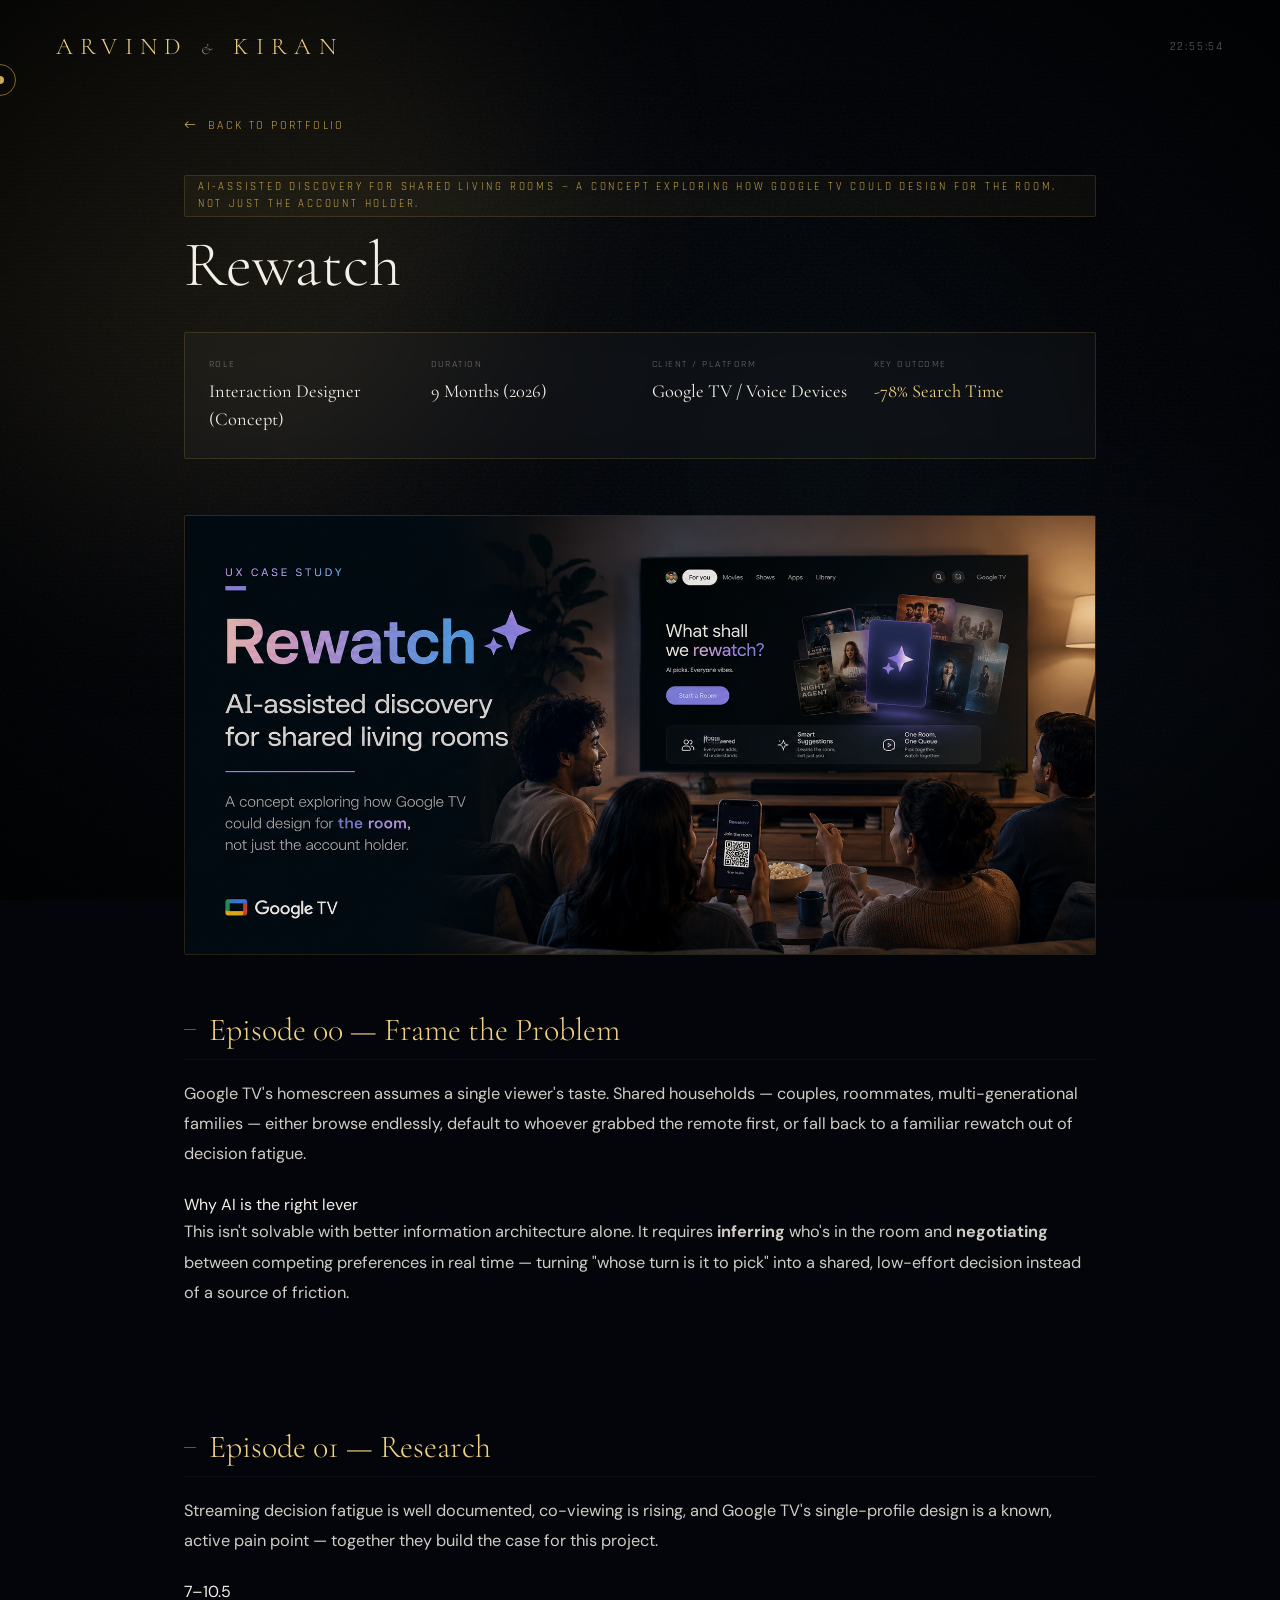
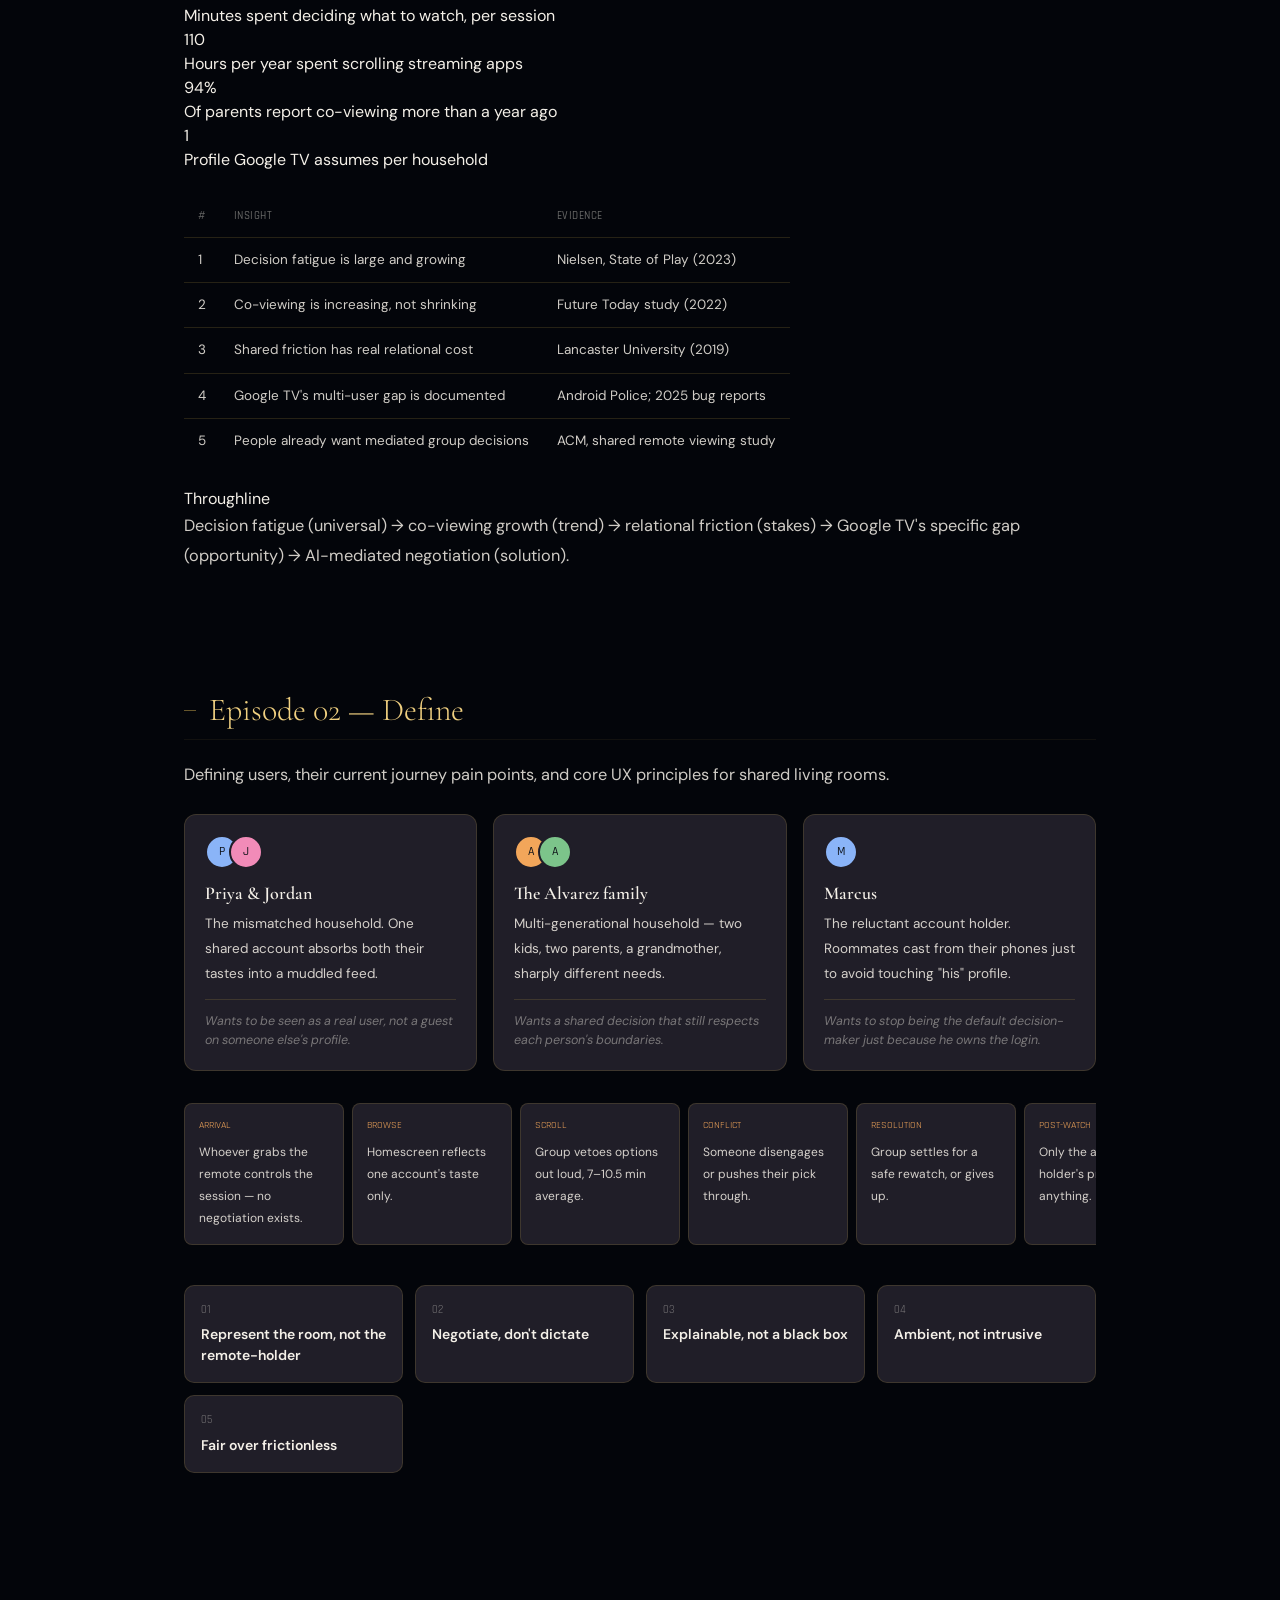
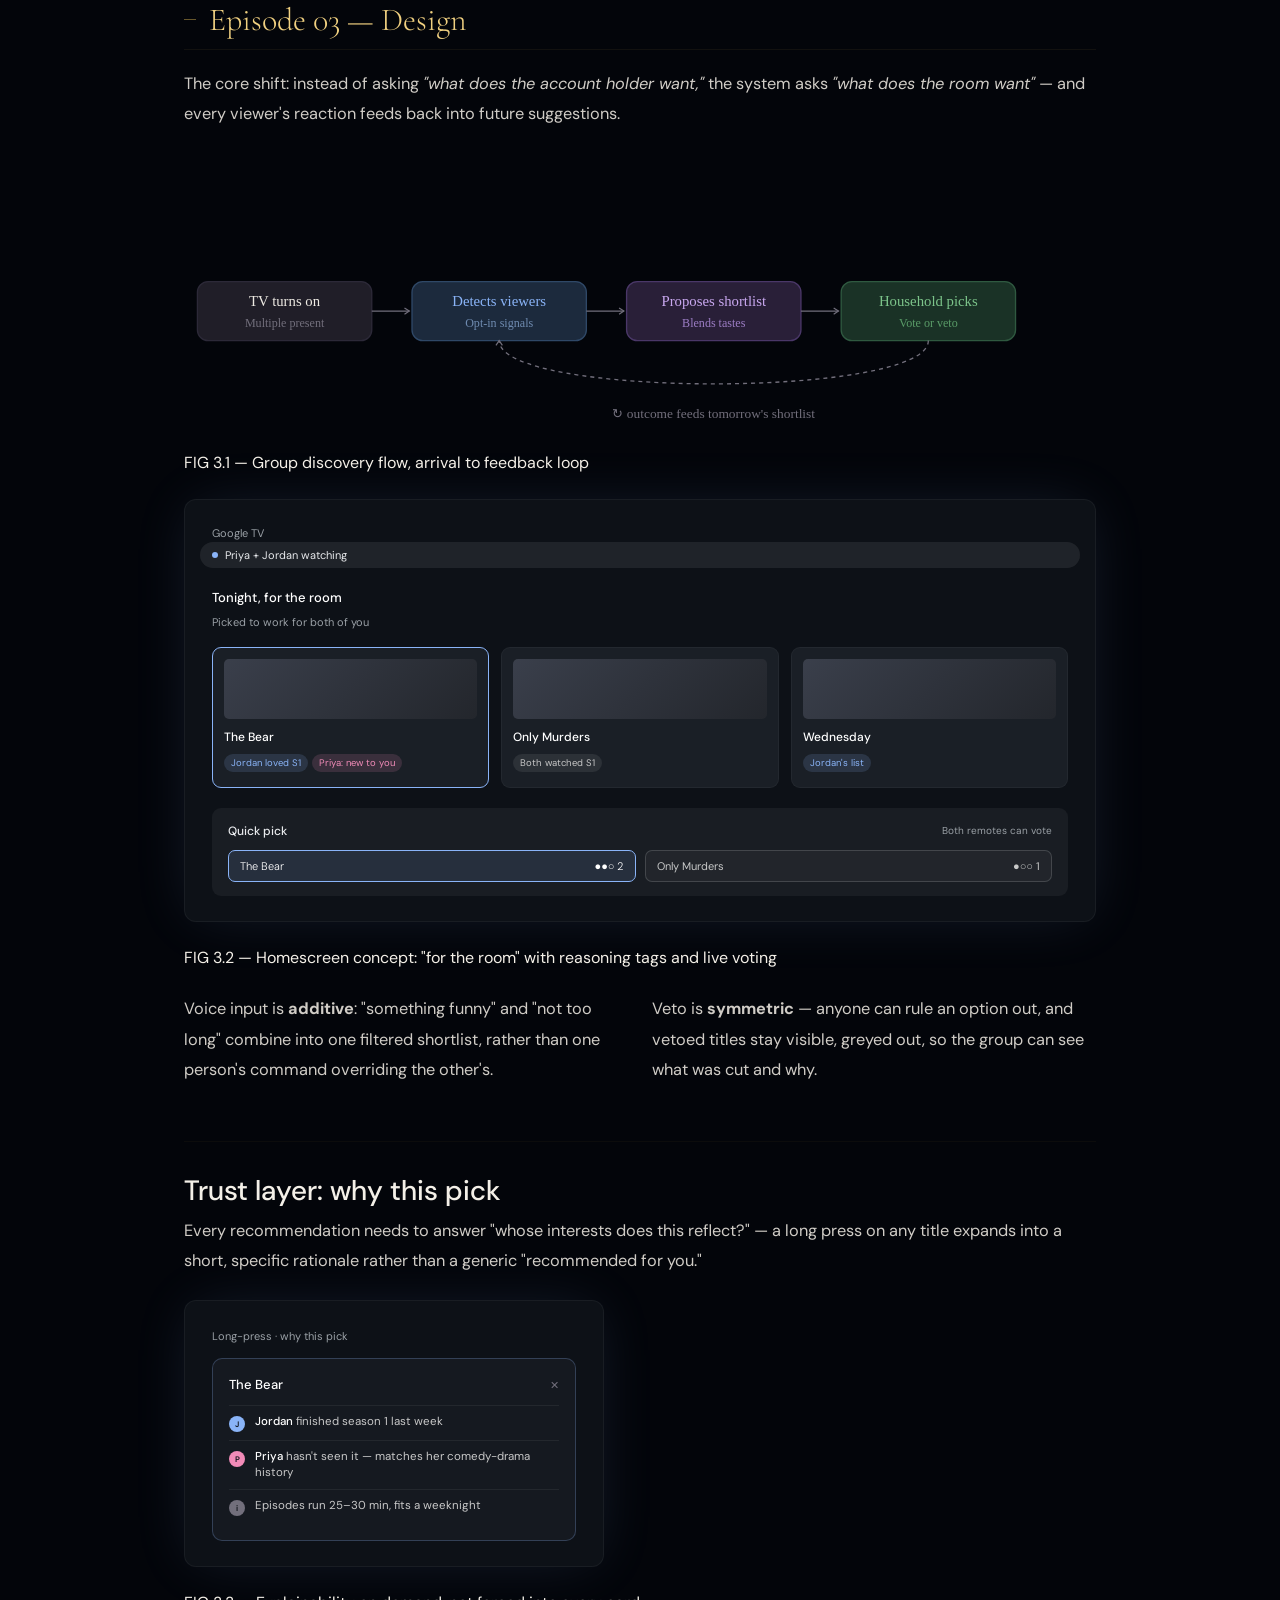
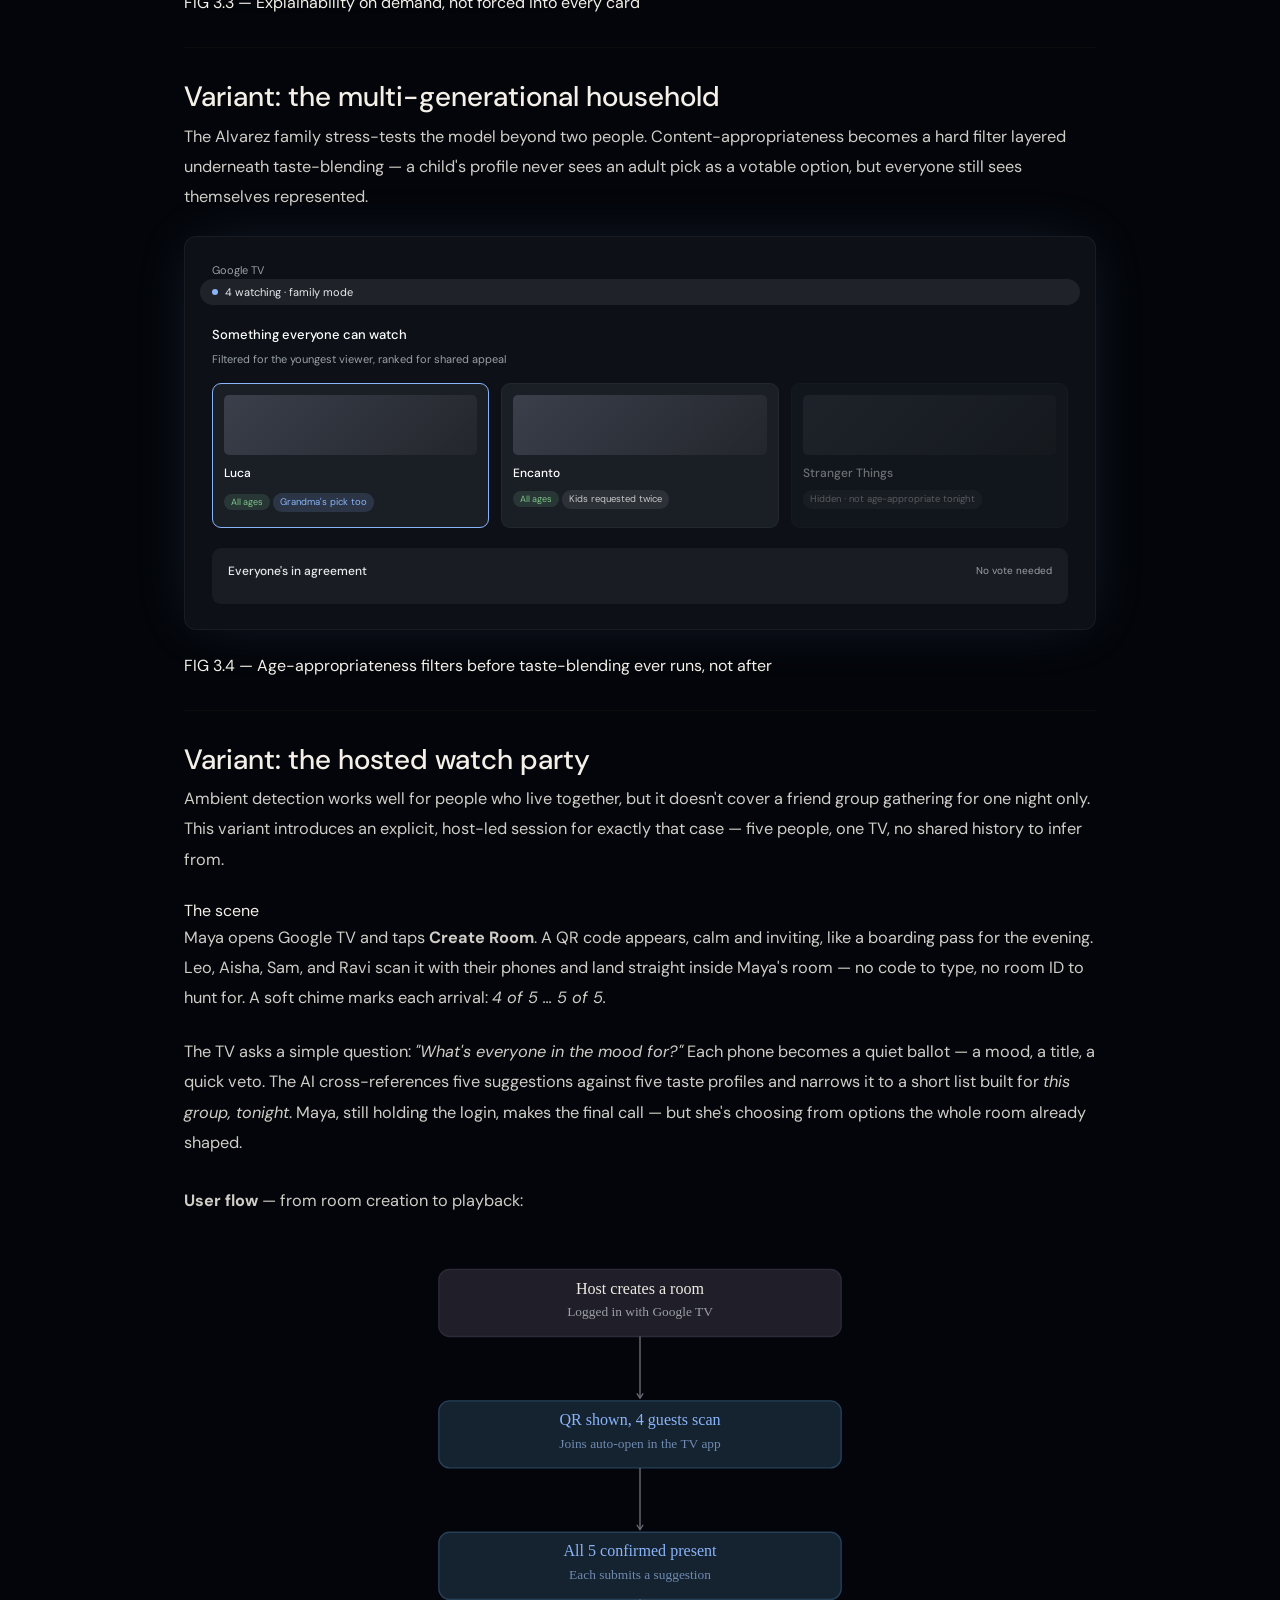
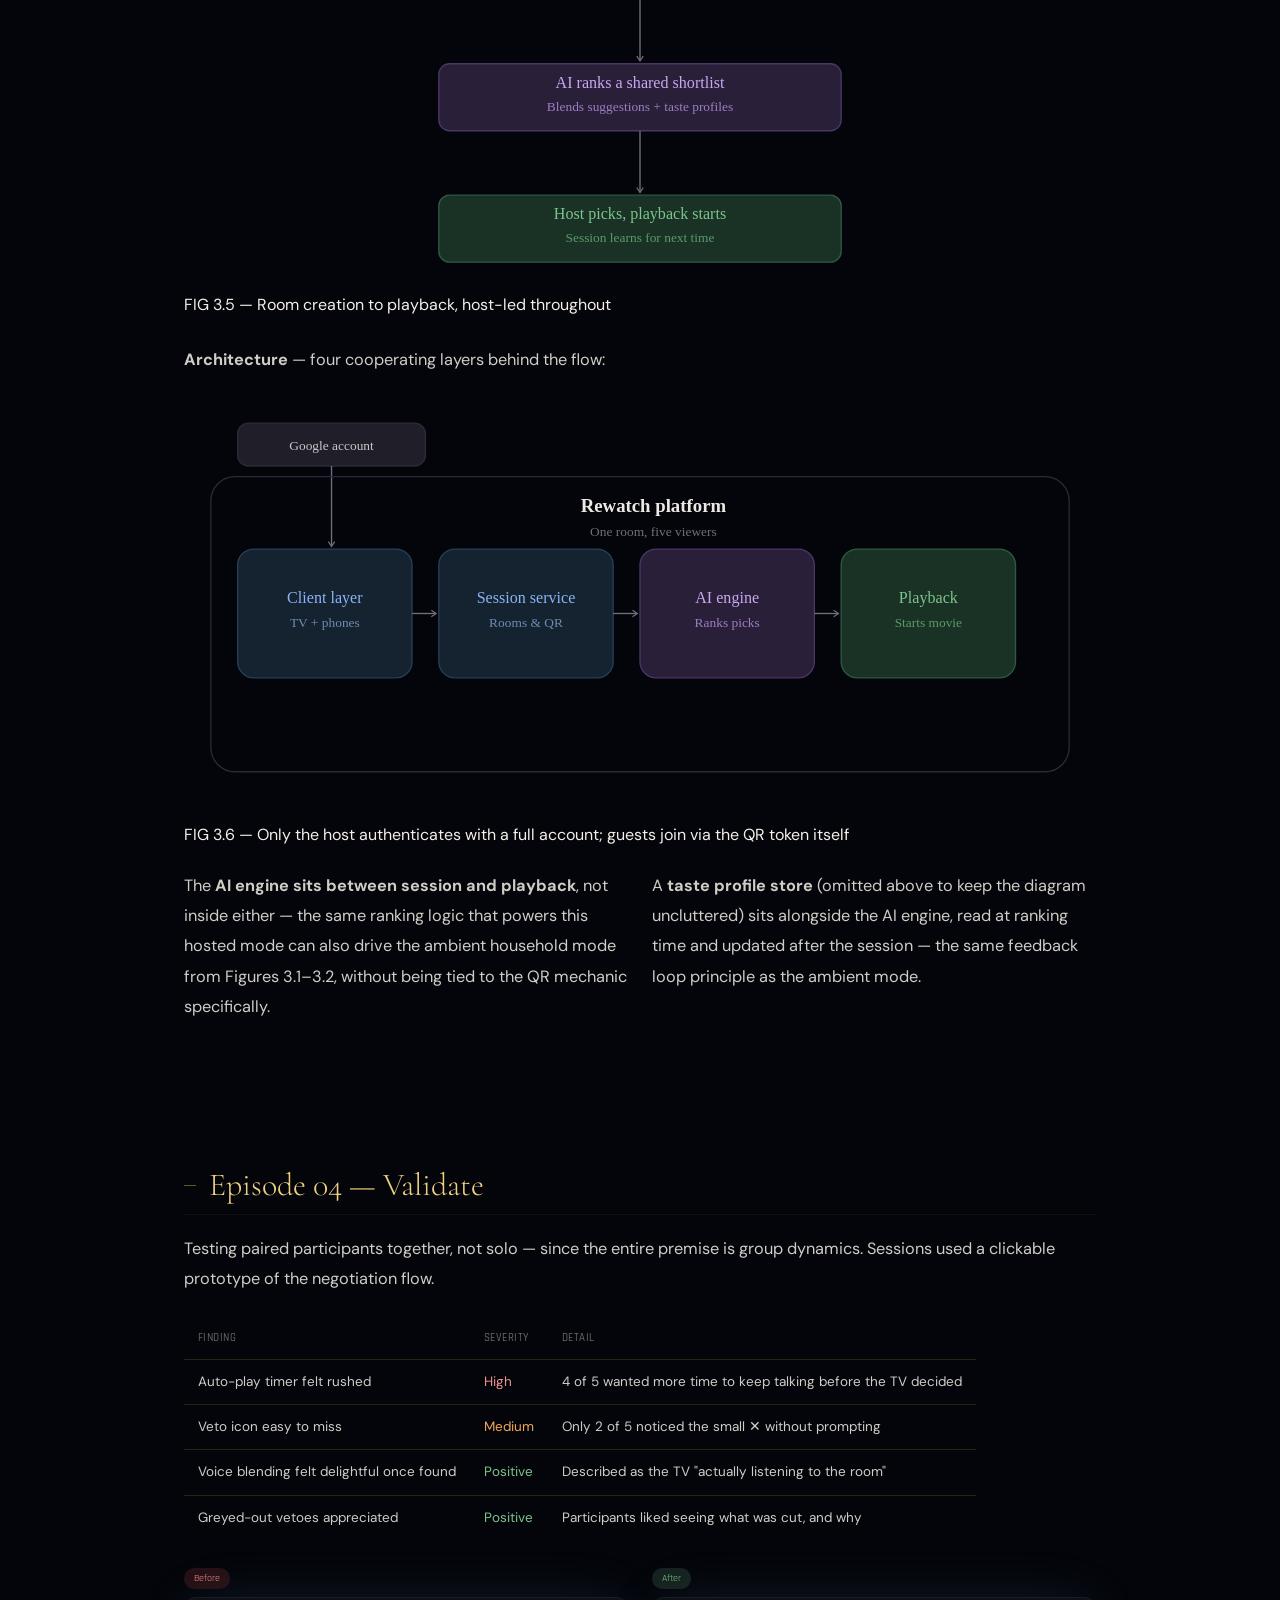
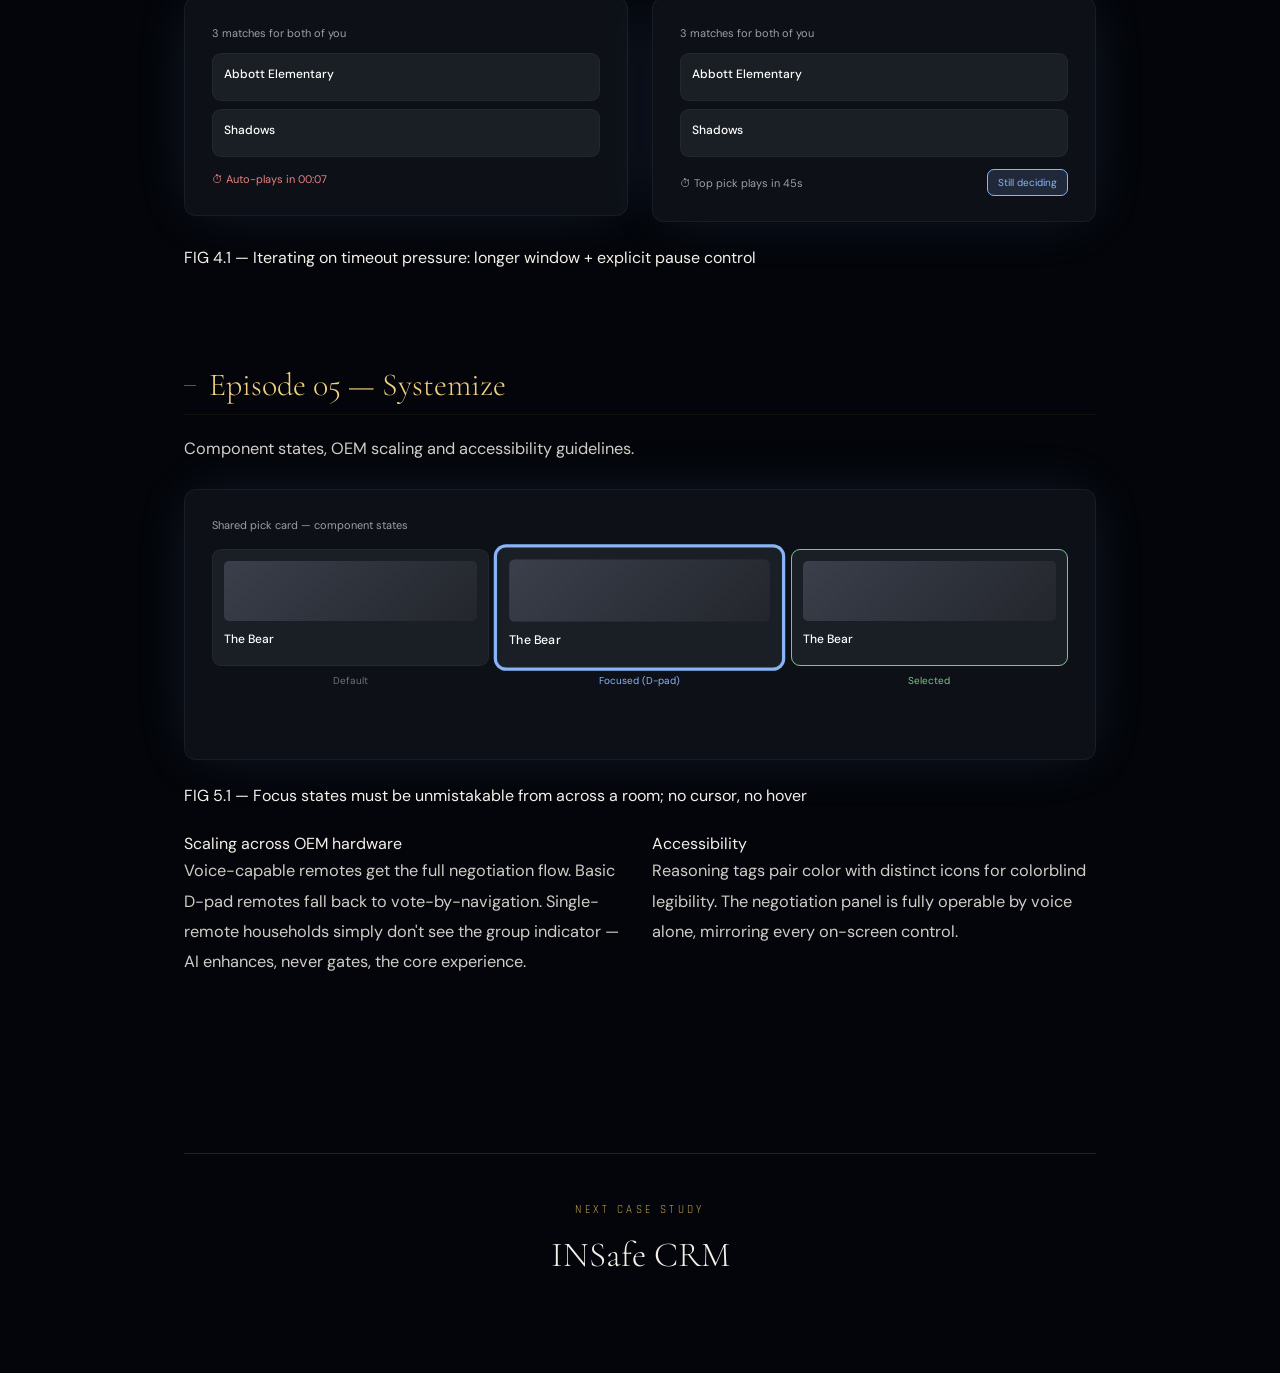
==== commit 78462bbf: "feat: add Food Waste Management case study and implement global site styling with custom assets" ====
--- a/work.html
+++ b/work.html
@@ -876,6 +876,47 @@
             <p>The patient application reached over 100k downloads in its first quarter, raising virtual consult bookings by 150% and maintaining a 4.9 App Store satisfaction score.</p>
           </div>
         `
+      },
+      '6': {
+        title: 'Food Waste Management App',
+        category: 'Mobile UX · Inventory Tracking · Community Sharing',
+        role: 'Lead UX Researcher & Designer',
+        duration: '6 Months (2024)',
+        platform: 'iOS & Android App',
+        outcome: '35% Household Food Waste Reduction',
+        image: 'img/Frame 1000004980.jpg',
+        body: `
+          <div class="case-study-section">
+            <h2>Overview & Challenge</h2>
+            <p>Domestic food waste is a major contributor to global greenhouse gas emissions and financial loss for households. The goal of this project was to design a mobile application that simplifies inventory management, tracks expiration dates, and facilitates sharing of surplus food within local communities. The primary challenge was overcoming the friction of manual food logging and building trust in community-level sharing.</p>
+          </div>
+
+          <div class="case-study-section">
+            <h2>User Research & Insights</h2>
+            <p>We conducted quantitative surveys with 300+ respondents and qualitative interviews with 15 target users. We found that most food is wasted because it is forgotten in the back of the fridge, or because users buy in bulk without a clear usage plan. Expiration anxiety also leads to premature discarding of safe food.</p>
+          </div>
+
+          <div class="stat-highlight-banner">
+            <div class="stat-highlight-item">
+              <div class="stat-highlight-num">35%</div>
+              <div class="stat-highlight-lbl">Less Food Wasted</div>
+            </div>
+            <div class="stat-highlight-item">
+              <div class="stat-highlight-num">12k+</div>
+              <div class="stat-highlight-lbl">Active Local Sharers</div>
+            </div>
+          </div>
+
+          <div class="case-study-section">
+            <h2>Design & Smart Features</h2>
+            <p>To reduce user friction, we integrated barcode scanning and receipt optical character recognition (OCR) to automatically populate the fridge inventory. Smart notifications alert users two days before an item's expiration. Additionally, a peer-to-peer neighborhood marketplace allows users to snap a photo and list excess food items for free pick-up.</p>
+          </div>
+
+          <div class="case-study-section">
+            <h2>Outcomes & Impact</h2>
+            <p>During the pilot phase, participating households reduced food waste by an average of 35%. The neighborhood sharing feature facilitated over 8,000 successful food transfers, fostering stronger community bonds and demonstrating the viability of shared sustainability platforms.</p>
+          </div>
+        `
       }
     };
 
--- a/css/style.css
+++ b/css/style.css
@@ -24,12 +24,26 @@
 html,
 body {
   width: 100%;
-  height: 100%;
-  overflow: hidden;
   background: var(--black);
   color: var(--white);
   font-family: "DM Sans", sans-serif;
   cursor: none;
+  overflow-x: hidden;
+}
+
+/* Premium styled scrollbar for body */
+::-webkit-scrollbar {
+  width: 8px;
+}
+::-webkit-scrollbar-track {
+  background: var(--black);
+}
+::-webkit-scrollbar-thumb {
+  background: var(--border);
+  border-radius: 4px;
+}
+::-webkit-scrollbar-thumb:hover {
+  background: var(--gold);
 }
 
 /* ── Cursor ── */
@@ -366,15 +380,15 @@
 
 /* ── SECTIONS ── */
 .section {
-  position: fixed;
-  inset: 0;
+  position: relative;
+  min-height: 100vh;
   z-index: 2;
   display: flex;
   align-items: center;
   justify-content: center;
-  opacity: 0;
-  pointer-events: none;
-  will-change: opacity, transform;
+  opacity: 1;
+  pointer-events: all;
+  padding: 6rem 2rem;
 }
 
 .section.active {
@@ -822,19 +836,19 @@
 }
 
 .proj-list {
+  display: grid;
+  grid-template-columns: repeat(3, 1fr);
+  gap: 1.5rem;
+}
+
+.proj-row {
   display: flex;
   flex-direction: column;
-  gap: 0.7rem;
-}
-
-.proj-row {
-  display: grid;
-  grid-template-columns: 60px 1fr auto auto;
-  align-items: center;
-  gap: 1.5rem;
-  padding: 1rem 1.4rem;
+  align-items: stretch;
+  gap: 0;
+  padding: 0;
   border: 1px solid var(--border);
-  border-radius: 2px;
+  border-radius: 4px;
   background: var(--panel);
   backdrop-filter: blur(10px);
   cursor: pointer;
@@ -848,79 +862,193 @@
   position: absolute;
   left: 0;
   top: 0;
-  bottom: 0;
-  width: 2px;
+  right: 0;
+  height: 2px;
   background: var(--gold);
-  transform: scaleY(0);
-  transform-origin: bottom;
+  transform: scaleX(0);
+  transform-origin: left;
   transition: transform 0.35s;
+  z-index: 4;
 }
 
 .proj-row:hover::before {
-  transform: scaleY(1);
+  transform: scaleX(1);
 }
 
 .proj-row:hover {
   border-color: rgba(201, 168, 76, 0.35);
   background: rgba(201, 168, 76, 0.05);
-  transform: translateX(4px);
+  transform: translateY(-4px);
 }
 
 .proj-num {
-  font-family: "Cormorant Garamond", serif;
-  font-size: 1.4rem;
-  font-weight: 300;
-  color: var(--gold3);
+  position: absolute;
+  top: 1rem;
+  left: 1rem;
+  z-index: 3;
+  background: rgba(8, 13, 23, 0.8);
+  backdrop-filter: blur(8px);
+  padding: 0.2rem 0.5rem;
+  border-radius: 2px;
+  border: 1px solid var(--border);
+  font-family: "Rajdhani", sans-serif;
+  font-size: 0.8rem;
+  font-weight: 600;
+  color: var(--gold);
+  letter-spacing: 0.05em;
 }
 
 .proj-thumb {
-  width: 72px;
-  height: 50px;
+  width: 100%;
+  height: 180px;
   object-fit: cover;
-  border-radius: 1px;
-  filter: brightness(0.8);
-  transition: filter 0.3s;
+  border-radius: 0;
+  filter: brightness(0.75) grayscale(0.15);
+  transition: all 0.5s cubic-bezier(0.25, 1, 0.5, 1);
+  border-bottom: 1px solid var(--border);
 }
 
 .proj-row:hover .proj-thumb {
-  filter: brightness(1);
-}
-
-.proj-info {}
+  filter: brightness(1) grayscale(0);
+  transform: scale(1.03);
+}
+
+.proj-info {
+  padding: 1.2rem 1.4rem;
+  display: flex;
+  flex-direction: column;
+  gap: 0.4rem;
+  padding-right: 2.5rem;
+}
 
 .proj-name {
   font-family: "Cormorant Garamond", serif;
-  font-size: 1.15rem;
-  font-weight: 400;
-  margin-bottom: 0.2rem;
+  font-size: 1.3rem;
+  font-weight: 500;
+  color: var(--white);
+  margin-bottom: 0.1rem;
 }
 
 .proj-cat {
   font-family: "Rajdhani", sans-serif;
-  font-size: 0.62rem;
-  letter-spacing: 0.18em;
-  text-transform: uppercase;
-  color: var(--muted);
+  font-size: 0.65rem;
+  letter-spacing: 0.12em;
+  text-transform: uppercase;
+  color: var(--muted);
+  line-height: 1.4;
 }
 
 .proj-year {
-  font-family: "Rajdhani", sans-serif;
-  font-size: 0.65rem;
-  letter-spacing: 0.15em;
+  position: absolute;
+  top: 1rem;
+  right: 1rem;
+  z-index: 3;
+  background: rgba(8, 13, 23, 0.8);
+  backdrop-filter: blur(8px);
+  padding: 0.2rem 0.5rem;
+  border-radius: 2px;
+  border: 1px solid var(--border);
+  font-family: "Rajdhani", sans-serif;
+  font-size: 0.75rem;
+  font-weight: 600;
   color: var(--muted);
 }
 
 .proj-arrow {
-  font-size: 1rem;
+  position: absolute;
+  bottom: 1.2rem;
+  right: 1.2rem;
+  font-size: 1.1rem;
   color: var(--gold);
   opacity: 0;
-  transform: translateX(-6px);
-  transition: all 0.3s;
+  transform: translate(-5px, 5px);
+  transition: all 0.3s cubic-bezier(0.25, 1, 0.5, 1);
 }
 
 .proj-row:hover .proj-arrow {
   opacity: 1;
-  transform: translateX(0);
+  transform: translate(0, 0);
+}
+
+/* ── Preview Grid Styles ── */
+.preview-grid {
+  display: grid;
+  grid-template-columns: repeat(3, 1fr);
+  gap: 1.2rem;
+  margin-top: 2rem;
+}
+
+.preview-card {
+  position: relative;
+  overflow: hidden;
+  border-radius: 2px;
+  background: var(--panel);
+  border: 1px solid var(--border);
+  transition: all 0.35s ease;
+  aspect-ratio: 16 / 10;
+}
+
+.preview-card a {
+  display: block;
+  width: 100%;
+  height: 100%;
+  text-decoration: none;
+}
+
+.preview-img {
+  width: 100%;
+  height: 100%;
+  object-fit: cover;
+  transition: transform 0.6s cubic-bezier(0.25, 1, 0.5, 1), filter 0.4s ease;
+  filter: brightness(0.65) grayscale(0.25);
+  display: block;
+}
+
+.preview-overlay {
+  position: absolute;
+  inset: 0;
+  background: linear-gradient(to top, rgba(8, 13, 23, 0.95) 10%, rgba(8, 13, 23, 0.35) 60%, transparent 100%);
+  display: flex;
+  flex-direction: column;
+  justify-content: flex-end;
+  padding: 1rem;
+  opacity: 0;
+  transition: opacity 0.35s ease, transform 0.35s ease;
+  transform: translateY(10px);
+  pointer-events: none; /* let click pass through */
+}
+
+.preview-title {
+  font-family: "Cormorant Garamond", serif;
+  font-size: 1.1rem;
+  color: var(--gold2);
+  font-weight: 500;
+  line-height: 1.25;
+}
+
+.preview-cat {
+  font-family: "Rajdhani", sans-serif;
+  font-size: 0.6rem;
+  letter-spacing: 0.15em;
+  text-transform: uppercase;
+  color: var(--muted);
+  margin-top: 0.3rem;
+}
+
+.preview-card:hover {
+  transform: translateY(-4px);
+  border-color: rgba(201, 168, 76, 0.4);
+  box-shadow: 0 12px 30px rgba(201, 168, 76, 0.15);
+}
+
+.preview-card:hover .preview-img {
+  transform: scale(1.05);
+  filter: brightness(0.85) grayscale(0);
+}
+
+.preview-card:hover .preview-overlay {
+  opacity: 1;
+  transform: translateY(0);
 }
 
 /* ────────────── SECTION 3 · SERVICES ────────────── */
@@ -1062,7 +1190,7 @@
   box-shadow: 0 0 20px rgba(201, 168, 76, 0.4);
 }
 
-.proc-content {}
+
 
 .proc-title {
   font-family: "Cormorant Garamond", serif;
@@ -1244,7 +1372,7 @@
   gap: 1.5rem 4rem;
 }
 
-.sk-row {}
+
 
 .sk-head {
   display: flex;
@@ -1370,7 +1498,7 @@
   align-items: start;
 }
 
-.contact-left {}
+
 
 .contact-big {
   font-family: "Cormorant Garamond", serif;
@@ -1419,7 +1547,7 @@
   color: var(--gold);
 }
 
-.contact-form {}
+
 
 .cf2 {
   width: 100%;
@@ -1512,84 +1640,203 @@
 
 /* ── Responsive ── */
 @media (max-width: 900px) {
+  html, body {
+    overflow-y: auto !important;
+    height: auto !important;
+    overflow-x: hidden !important;
+  }
+
+  body {
+    cursor: default !important;
+  }
+
+  .work-layout {
+    max-height: none !important;
+    overflow-y: visible !important;
+    padding-right: 1.5rem !important;
+  }
+
+  #cur, #cur-r {
+    display: none !important;
+  }
+
   #side-nav {
-    display: none;
+    display: none !important;
   }
 
   #topbar {
-    padding: 1.2rem 1.5rem;
+    padding: 1rem 1.5rem !important;
+    background: rgba(8, 13, 23, 0.85) !important;
+    backdrop-filter: blur(16px) !important;
+    border-bottom: 1px solid var(--border) !important;
   }
 
   #bottombar {
-    padding: 0.9rem 1.5rem;
+    display: none !important;
+  }
+
+  .v-line {
+    display: none !important;
+  }
+
+  .section {
+    position: relative !important;
+    inset: auto !important;
+    display: block !important;
+    opacity: 1 !important;
+    pointer-events: all !important;
+    min-height: auto !important;
+    height: auto !important;
+    padding: 6rem 1.5rem 4rem 1.5rem !important;
+  }
+
+  .sec-inner {
+    transform: none !important;
+    opacity: 1 !important;
   }
 
   .about-layout {
-    grid-template-columns: 1fr;
-    gap: 2rem;
+    grid-template-columns: 1fr !important;
+    gap: 3rem !important;
+    text-align: center;
   }
 
   .photo-frame {
-    width: 220px;
-    height: 290px;
-    margin: 0 auto;
+    width: 250px !important;
+    height: 330px !important;
+    margin: 0 auto !important;
   }
 
   .gold-tab {
-    right: -1rem;
+    position: relative !important;
+    bottom: auto !important;
+    right: auto !important;
+    margin: 2rem auto 0 auto !important;
+    width: fit-content !important;
+  }
+
+  .exp-row {
+    justify-content: center !important;
+  }
+
+  .tech-row {
+    justify-content: center !important;
   }
 
   .serv-grid {
-    grid-template-columns: repeat(2, 1fr);
+    grid-template-columns: repeat(2, 1fr) !important;
   }
 
   .serv-cell {
-    border-bottom: 1px solid var(--border);
-  }
-
-  .stats-top {
-    grid-template-columns: repeat(2, 1fr);
+    border-right: 1px solid var(--border) !important;
+    border-bottom: 1px solid var(--border) !important;
+  }
+
+  .serv-cell:nth-child(2n) {
+    border-right: none !important;
+  }
+
+  .serv-cell:nth-child(5),
+  .serv-cell:nth-child(6) {
+    border-bottom: none !important;
   }
 
   .skills-section {
-    grid-template-columns: 1fr;
+    grid-template-columns: 1fr !important;
+    gap: 1.2rem !important;
   }
 
   .blog-grid {
-    grid-template-columns: 1fr 1fr;
+    grid-template-columns: 1fr !important;
+    gap: 1.8rem !important;
+  }
+
+  .blog-card.featured .blog-img {
+    height: 160px !important;
+  }
+
+  .blog-card.featured .blog-title {
+    font-size: 1.15rem !important;
   }
 
   .contact-top {
-    grid-template-columns: 1fr;
-    gap: 2rem;
-  }
-
-  .proj-row {
-    grid-template-columns: auto 1fr auto;
-  }
-
-  .proj-thumb {
-    display: none;
+    grid-template-columns: 1fr !important;
+    gap: 3rem !important;
+  }
+
+  .proj-list {
+    grid-template-columns: repeat(2, 1fr) !important;
+    gap: 1.2rem !important;
+  }
+
+  .preview-grid {
+    grid-template-columns: repeat(2, 1fr) !important;
   }
 }
 
 @media (max-width: 600px) {
-
-  .serv-grid,
-  .stats-top {
-    grid-template-columns: 1fr;
-  }
-
-  .blog-grid {
-    grid-template-columns: 1fr;
+  .hero-inner {
+    text-align: center !important;
+  }
+
+  .hero-eyebrow {
+    justify-content: center !important;
+    font-size: 0.65rem !important;
+    letter-spacing: 0.25em !important;
+  }
+
+  .hero-eyebrow::after {
+    display: none !important;
   }
 
   .hero-name {
-    font-size: clamp(3rem, 14vw, 5.5rem);
+    font-size: clamp(3rem, 12vw, 5rem) !important;
+  }
+
+  .hero-sub {
+    font-size: 0.9rem !important;
+    margin-left: auto !important;
+    margin-right: auto !important;
+  }
+
+  .hero-ctas {
+    justify-content: center !important;
   }
 
   .hero-tags {
-    flex-wrap: wrap;
-    gap: 1rem;
+    justify-content: center !important;
+    gap: 1.5rem !important;
+  }
+
+  .serv-grid {
+    grid-template-columns: 1fr !important;
+  }
+
+  .serv-cell {
+    border-right: none !important;
+    border-bottom: 1px solid var(--border) !important;
+  }
+
+  .serv-cell:last-child {
+    border-bottom: none !important;
+  }
+
+  .proj-list {
+    grid-template-columns: 1fr !important;
+    gap: 1rem !important;
+  }
+
+  .proc-step {
+    flex-direction: column !important;
+    gap: 1rem !important;
+    align-items: flex-start !important;
+  }
+
+  .process-steps::before {
+    display: none !important;
+  }
+
+  .preview-grid {
+    grid-template-columns: 1fr !important;
   }
 }
--- a/css/work.css
+++ b/css/work.css
@@ -271,6 +271,30 @@
   .work-hero-img-wrap {
     height: 280px;
   }
+  .tv-cards {
+    grid-template-columns: 1fr !important;
+  }
+  .tv-frame {
+    padding: 15px 18px !important;
+  }
+  .votes {
+    flex-direction: column !important;
+    gap: 8px !important;
+  }
+}
+
+@media (max-width: 480px) {
+  .work-meta-grid {
+    grid-template-columns: 1fr !important;
+    gap: 1rem !important;
+    padding: 1rem !important;
+  }
+  .work-title-main {
+    font-size: 2.2rem !important;
+  }
+  body.work-detail-page {
+    padding-top: 60px !important;
+  }
 }
 
 .case-study-img,
@@ -523,6 +547,9 @@
   width: 100%;
   border-collapse: collapse;
   margin: 24px 0;
+  display: block;
+  overflow-x: auto;
+  -webkit-overflow-scrolling: touch;
 }
 .case-study-section th,
 .case-study-section td {
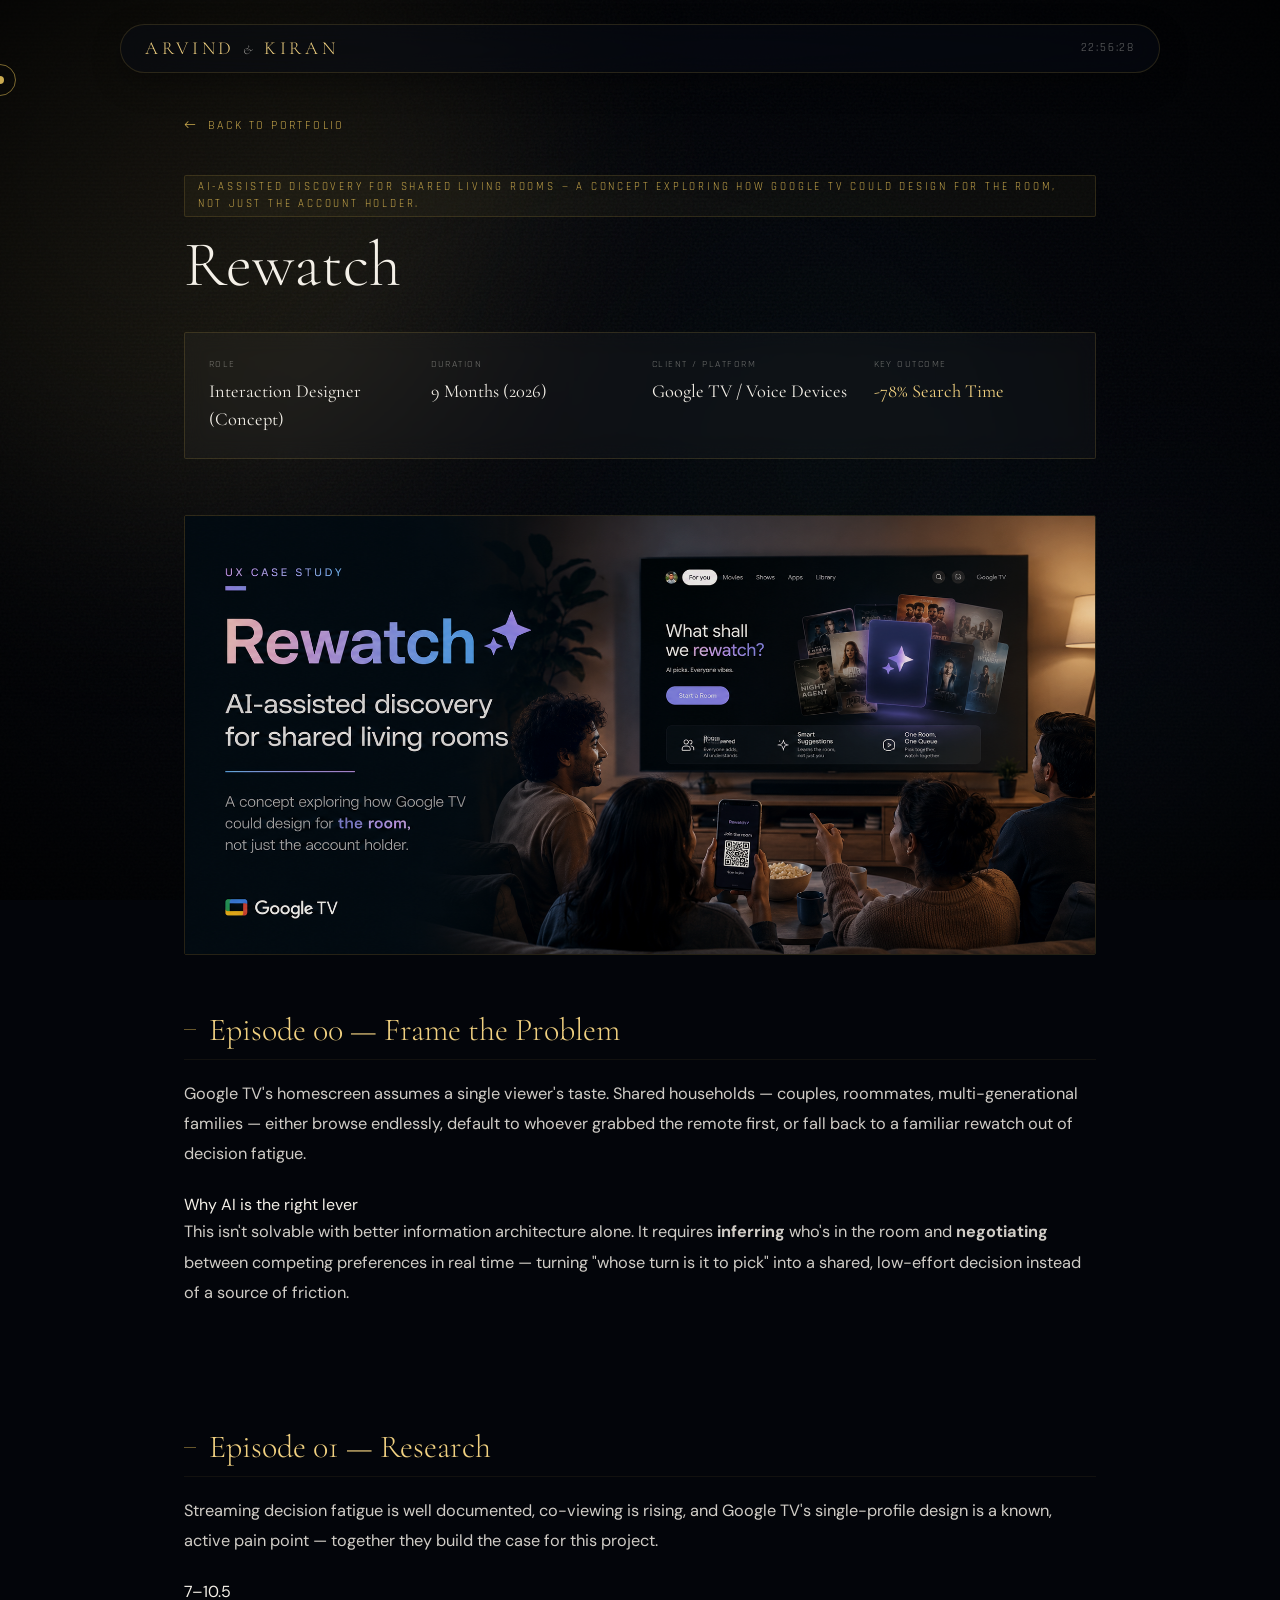
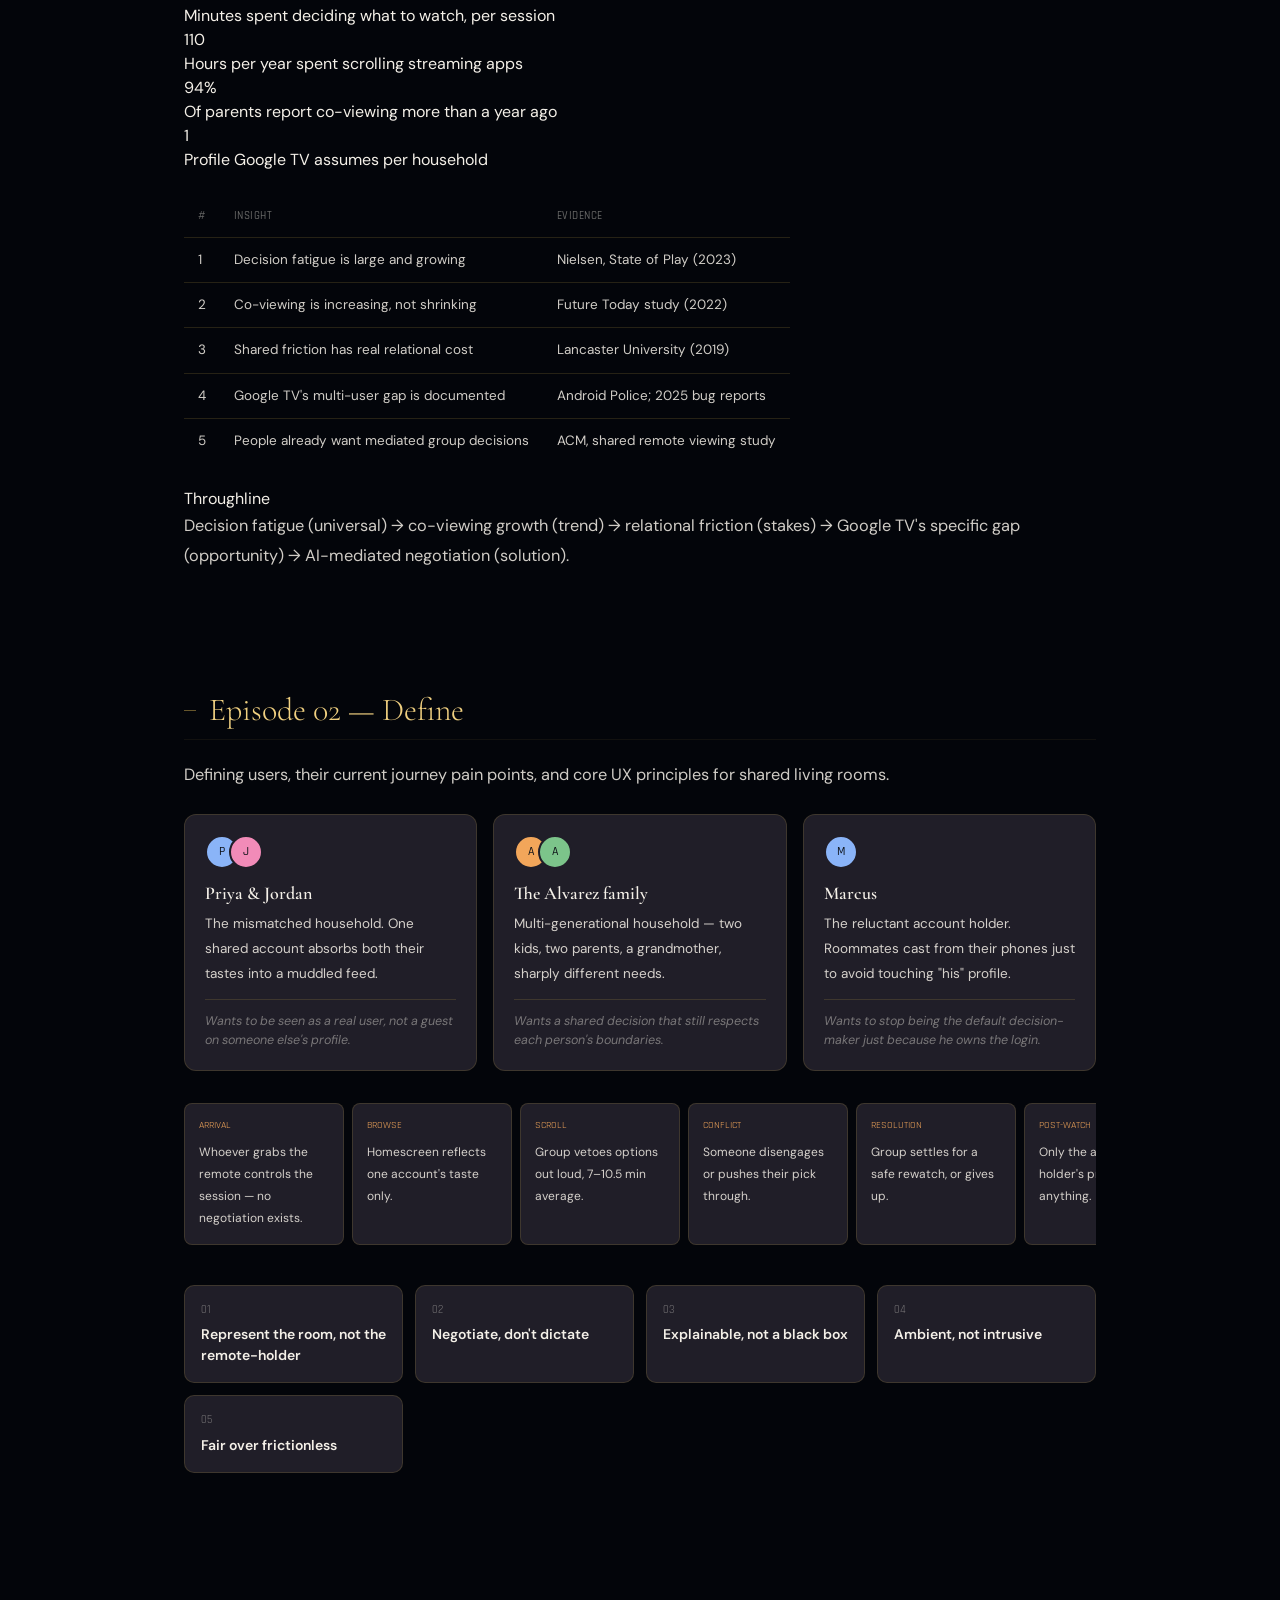
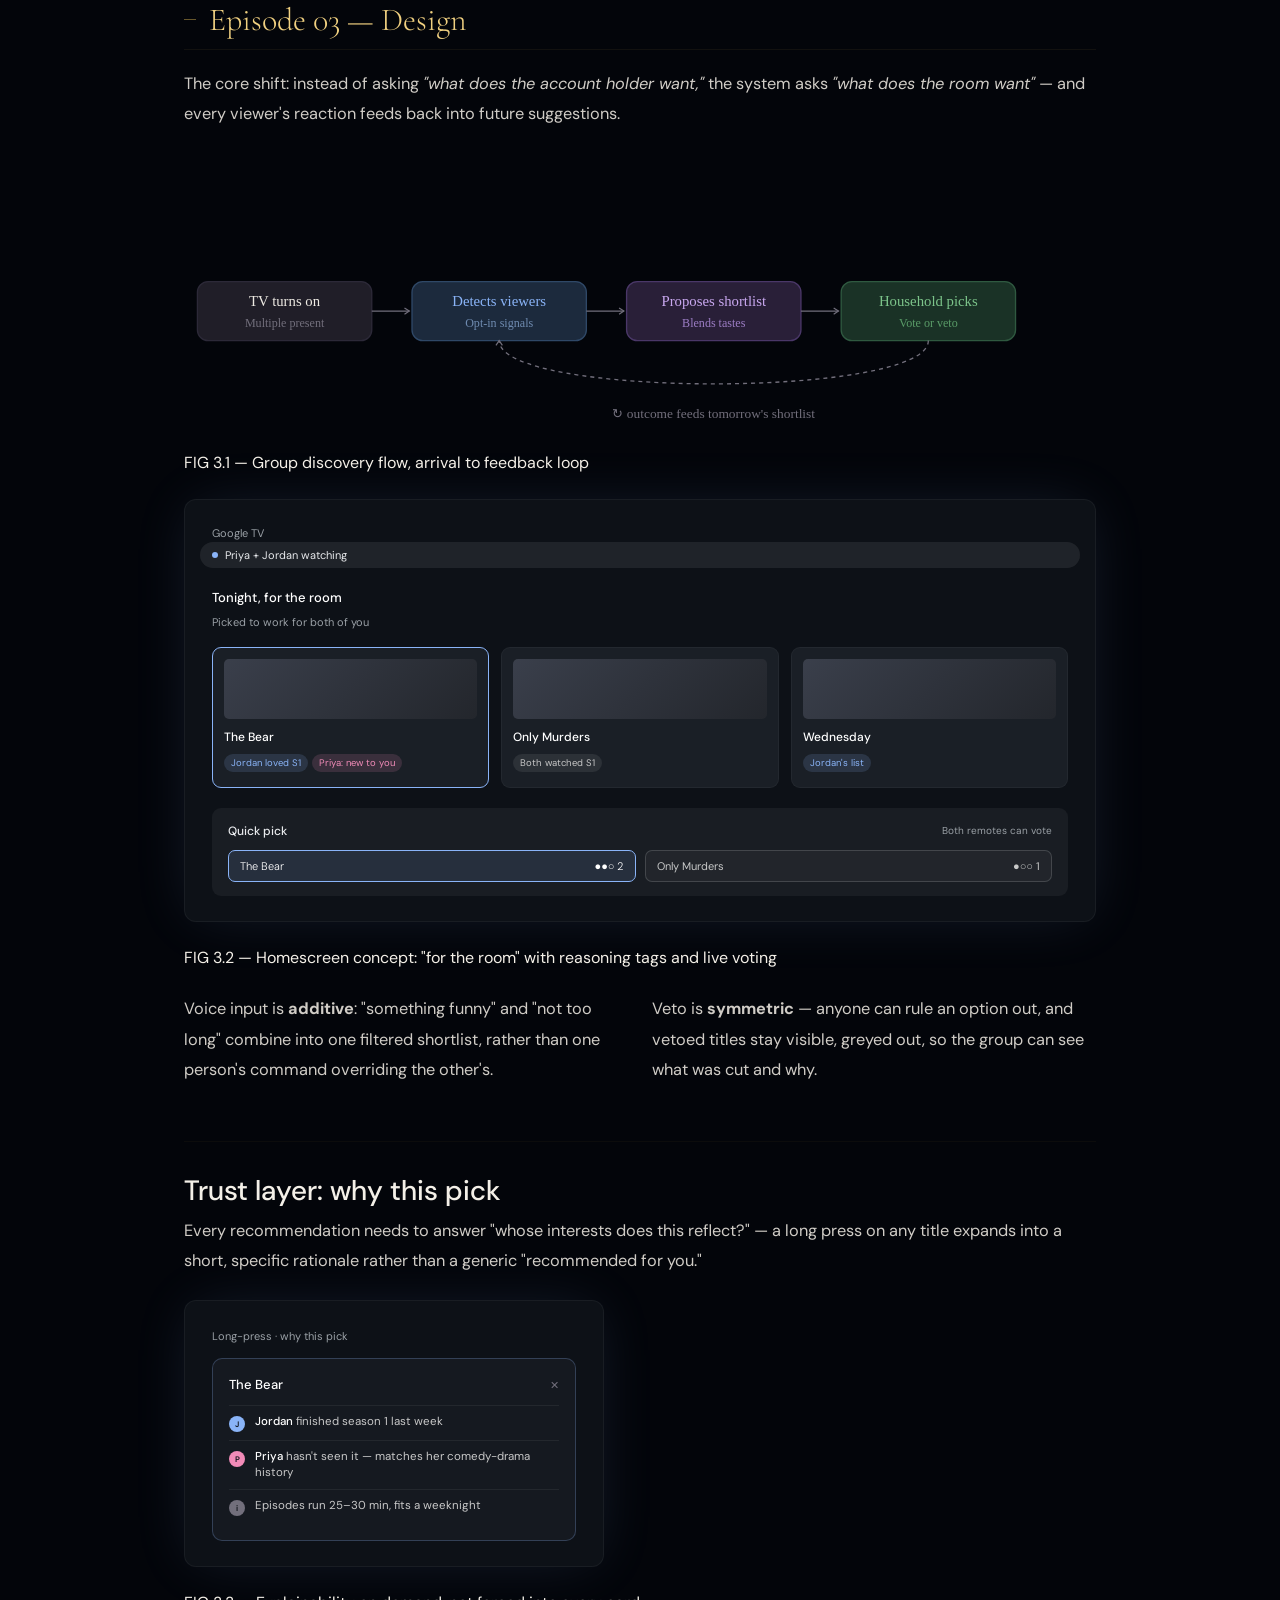
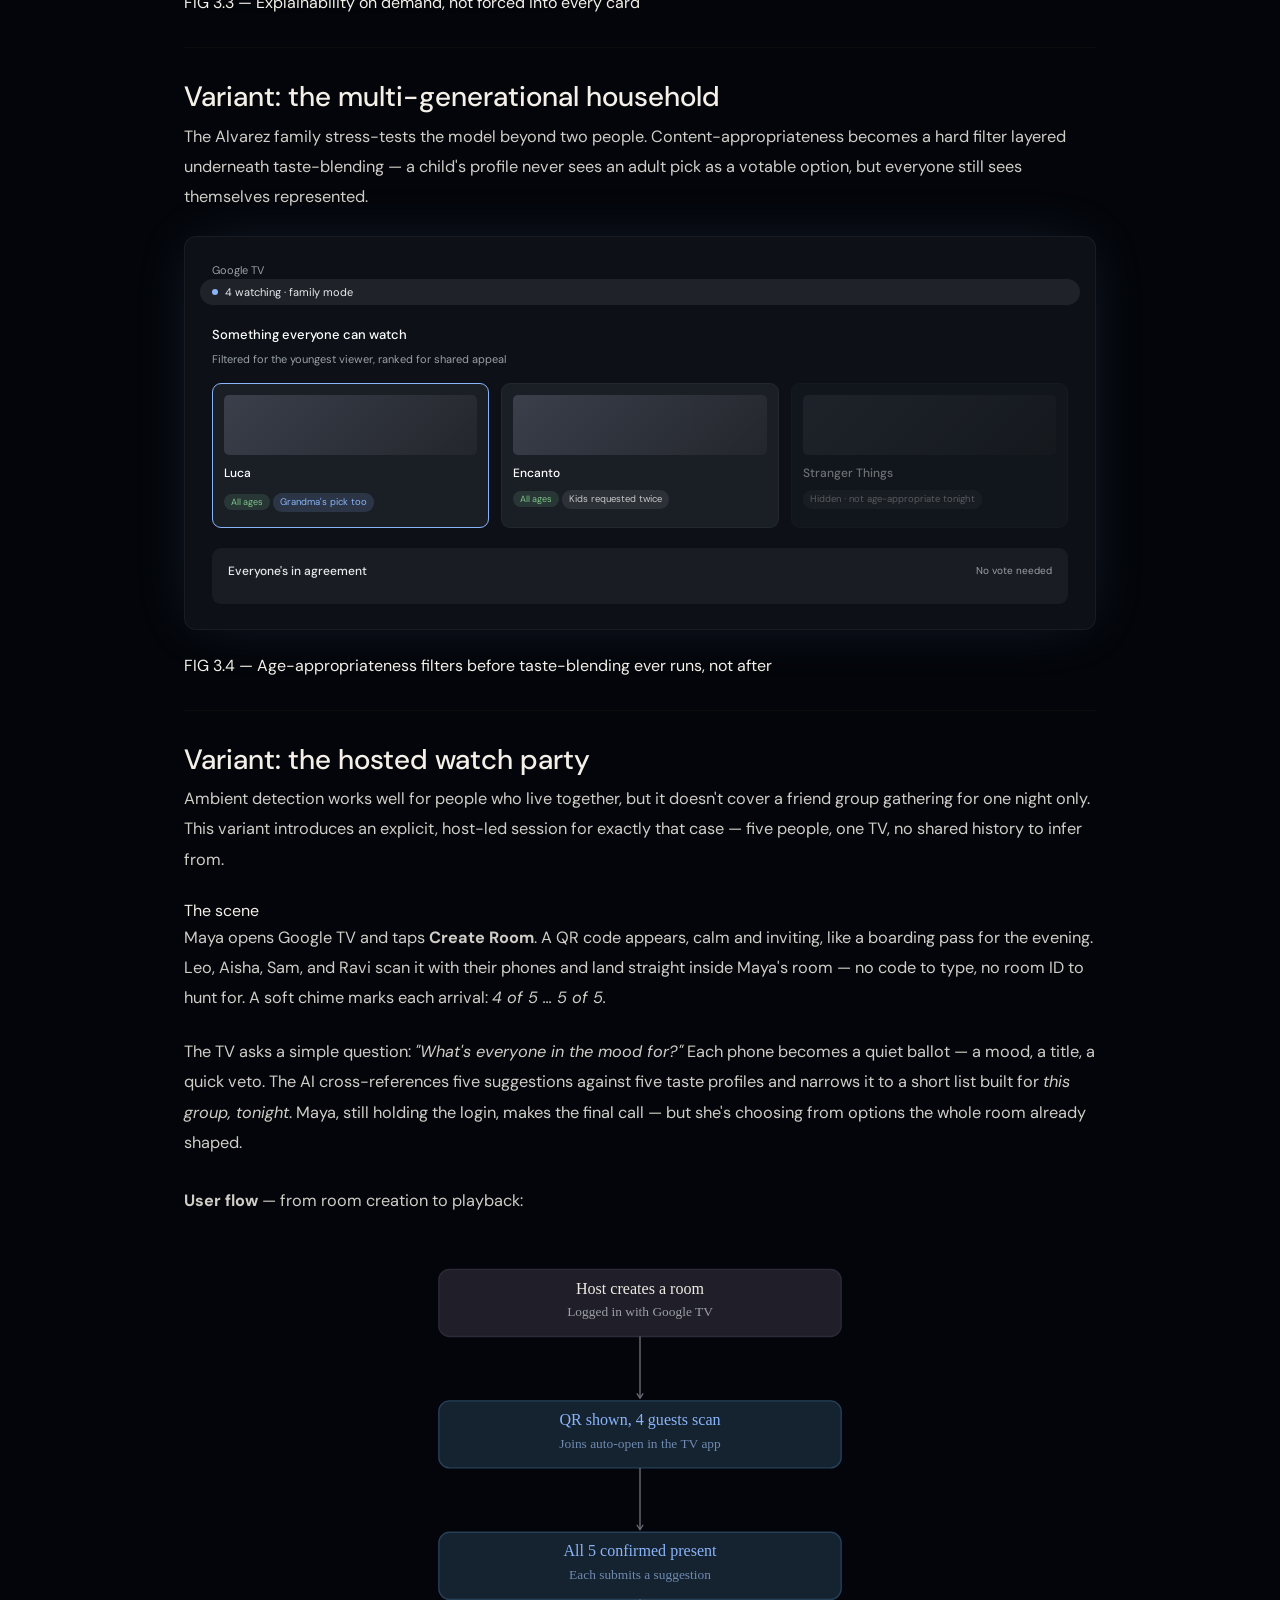
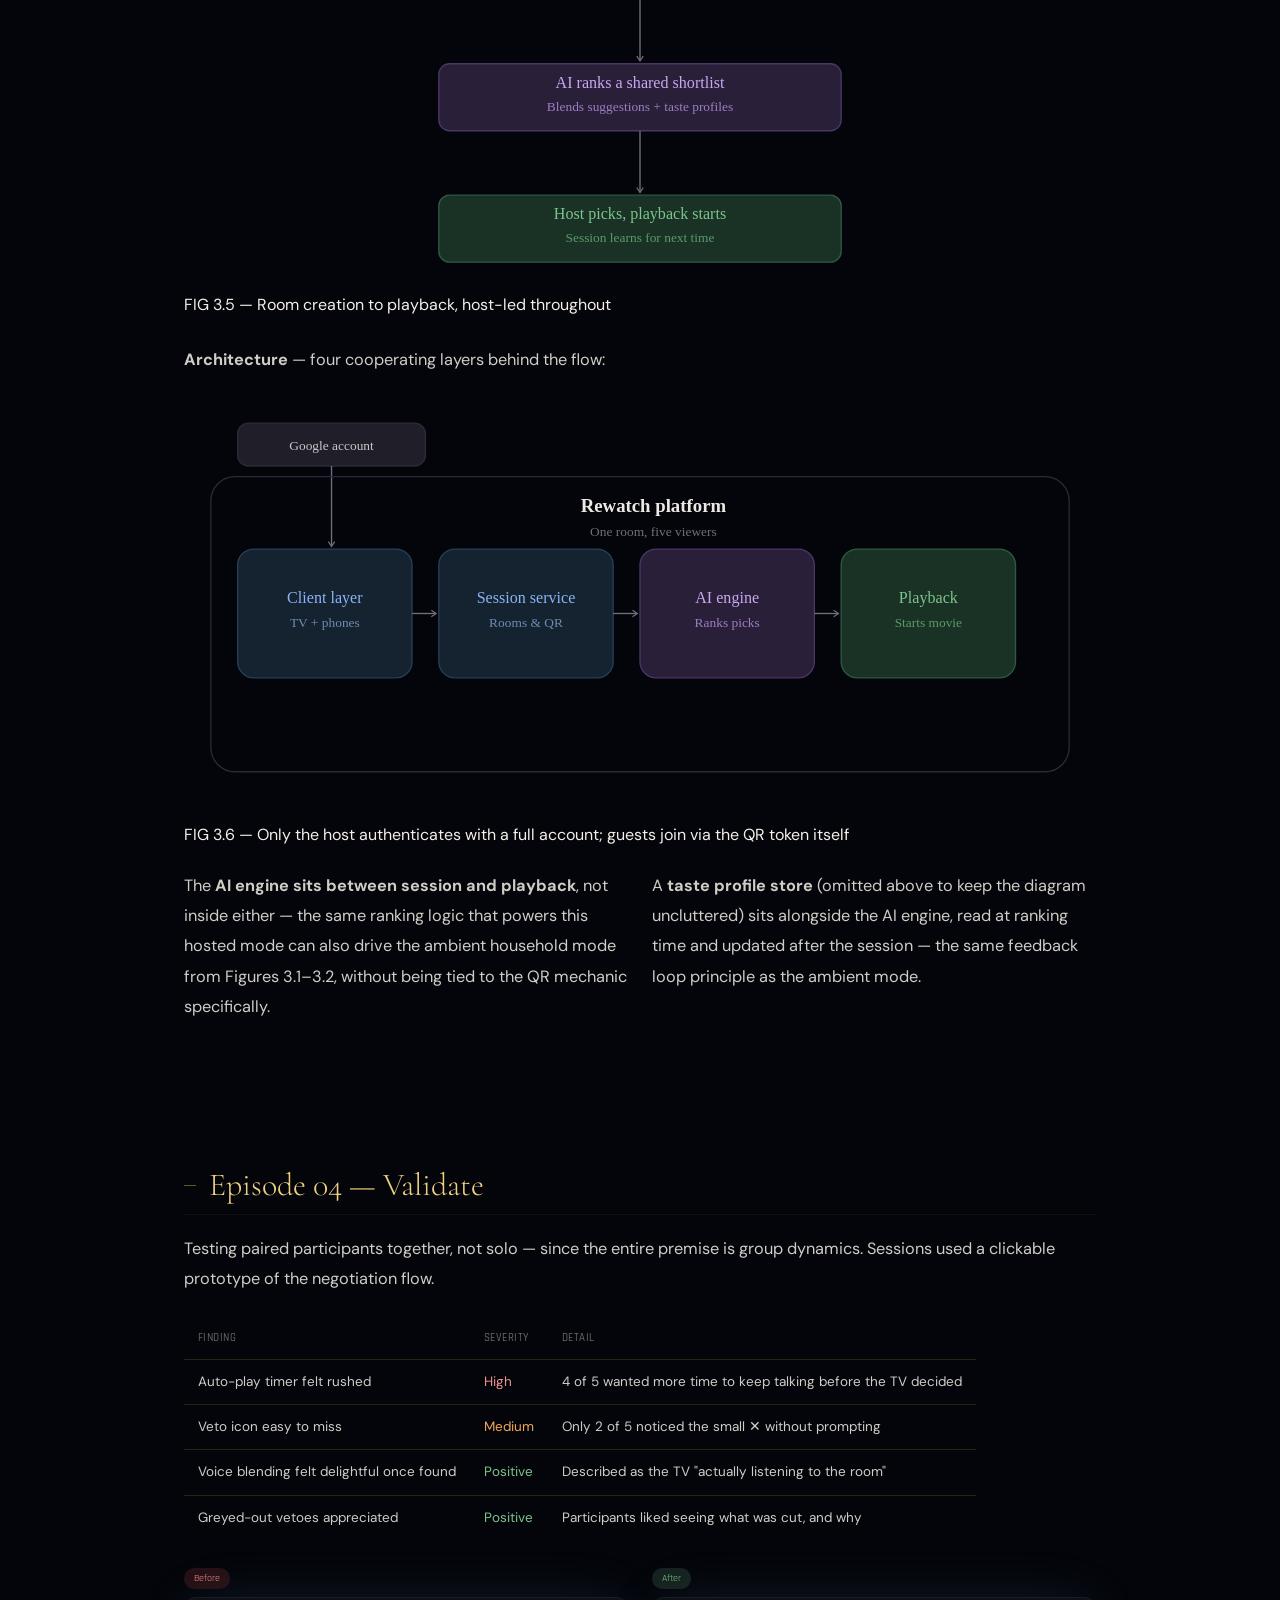
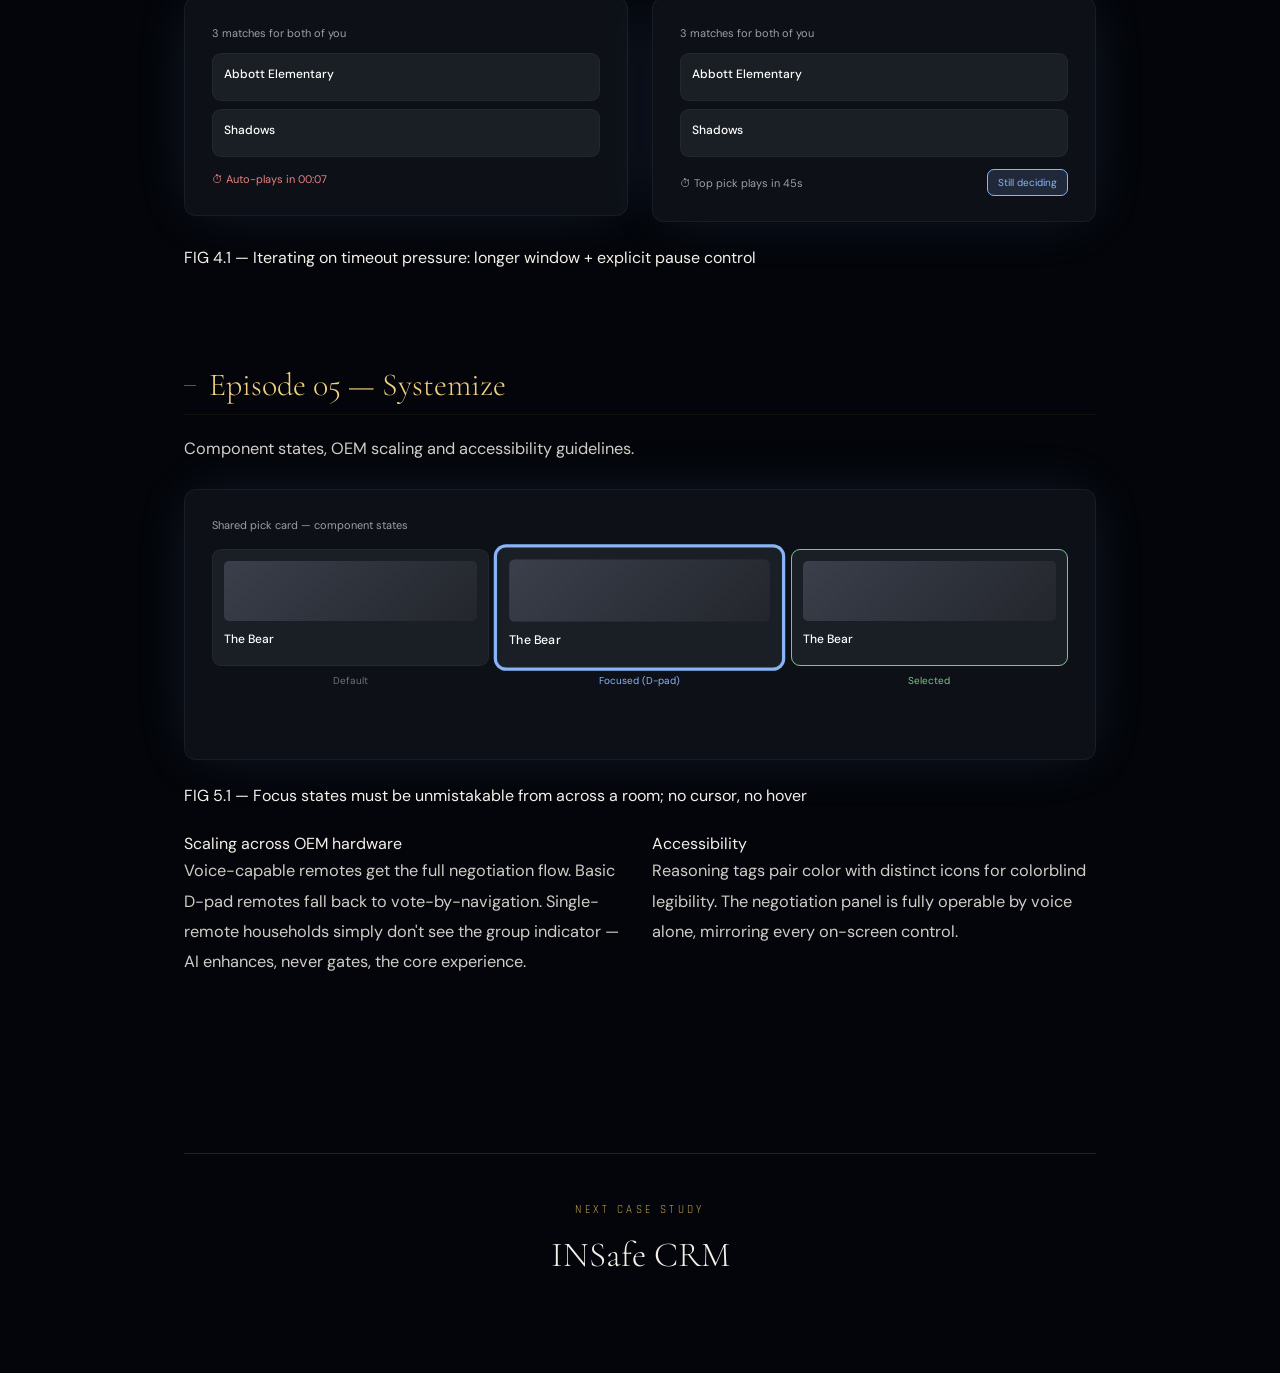
==== commit 07cc611f: "feat: refactor navigation structure and implement modular CSS and JS architecture" ====
--- a/work.html
+++ b/work.html
@@ -1,136 +1,139 @@
 <!DOCTYPE html>
 <html lang="en">
+
 <head>
-<meta charset="UTF-8">
-<meta name="viewport" content="width=device-width, initial-scale=1.0">
-<title>Case Study — Arvind Kiran</title>
-
-<!-- Bootstrap 5 -->
-<link rel="stylesheet" href="css/bootstrap.min.css" />
-<!-- Bootstrap Icons -->
-<link rel="stylesheet" href="font/bootstrap-icons.min.css" />
-<link href="https://fonts.googleapis.com/css2?family=Cormorant+Garamond:ital,wght@0,300;0,400;0,600;0,700;1,300;1,400&family=DM+Sans:wght@300;400;500&family=Rajdhani:wght@500;600;700&display=swap" rel="stylesheet">
-<!-- main styles -->
-<link rel="stylesheet" href="css/style.css" />
-<!-- case study styles -->
-<link rel="stylesheet" href="css/work.css" />
+  <meta charset="UTF-8">
+  <meta name="viewport" content="width=device-width, initial-scale=1.0">
+  <title>Case Study — Arvind Kiran</title>
+
+  <!-- Bootstrap 5 -->
+  <link rel="stylesheet" href="css/bootstrap.min.css" />
+  <!-- Bootstrap Icons -->
+  <link rel="stylesheet" href="font/bootstrap-icons.min.css" />
+  <link
+    href="https://fonts.googleapis.com/css2?family=Cormorant+Garamond:ital,wght@0,300;0,400;0,600;0,700;1,300;1,400&family=DM+Sans:wght@300;400;500&family=Rajdhani:wght@500;600;700&display=swap"
+    rel="stylesheet">
+  <!-- main styles -->
+  <link rel="stylesheet" href="css/style.css" />
+  <!-- case study styles -->
+  <link rel="stylesheet" href="css/work.css" />
 </head>
 
 <body class="work-detail-page">
 
-<div id="cur"></div>
-<div id="cur-r"></div>
-
-<!-- Background -->
-<div id="mesh">
-  <div class="mesh-blob mb1"></div>
-  <div class="mesh-blob mb2"></div>
-  <div class="mesh-blob mb3"></div>
-</div>
-<div class="bg-layer noise-layer"></div>
-<div class="bg-layer scan-lines"></div>
-<div id="vignette"></div>
-<div class="v-line vl1"></div>
-<div class="v-line vl2"></div>
-
-<!-- Fixed Topbar -->
-<div id="topbar" class="fixed-topbar">
-  <div class="logo">Arvind <em>&</em> Kiran</div>
-  <div class="top-right">
-    <div id="clock" class="top-time">00:00:00</div>
+  <div id="cur"></div>
+  <div id="cur-r"></div>
+
+  <!-- Background -->
+  <div id="mesh">
+    <div class="mesh-blob mb1"></div>
+    <div class="mesh-blob mb2"></div>
+    <div class="mesh-blob mb3"></div>
   </div>
-</div>
-
-<!-- Case Study Wrapper Container -->
-<div class="work-content-wrap">
-  <a href="index.html" class="back-link"><i class="bi bi-arrow-left"></i> Back to Portfolio</a>
-
-  <!-- Case Study Dynamic Header -->
-  <header class="work-header-section">
-    <span class="work-cat-tag" id="cs-cat">TV UX · AI</span>
-    <h1 class="work-title-main" id="cs-title">Loading Case Study...</h1>
-    
-    <!-- Meta details card -->
-    <div class="work-meta-grid">
-      <div class="work-meta-item">
-        <span class="work-meta-lbl">Role</span>
-        <span class="work-meta-val" id="cs-role">Lead Product Designer</span>
+  <div class="bg-layer noise-layer"></div>
+  <div class="bg-layer scan-lines"></div>
+  <div id="vignette"></div>
+  <div class="v-line vl1"></div>
+  <div class="v-line vl2"></div>
+
+  <!-- Fixed Topbar -->
+  <div id="topbar" class="fixed-topbar">
+    <div class="logo">Arvind <em>&</em> Kiran</div>
+    <div class="top-right">
+      <div id="clock" class="top-time">00:00:00</div>
+    </div>
+  </div>
+
+  <!-- Case Study Wrapper Container -->
+  <div class="work-content-wrap">
+    <a href="index.html" class="back-link"><i class="bi bi-arrow-left"></i> Back to Portfolio</a>
+
+    <!-- Case Study Dynamic Header -->
+    <header class="work-header-section">
+      <span class="work-cat-tag" id="cs-cat">TV UX · AI</span>
+      <h1 class="work-title-main" id="cs-title">Loading Case Study...</h1>
+
+      <!-- Meta details card -->
+      <div class="work-meta-grid">
+        <div class="work-meta-item">
+          <span class="work-meta-lbl">Role</span>
+          <span class="work-meta-val" id="cs-role">Lead Product Designer</span>
+        </div>
+        <div class="work-meta-item">
+          <span class="work-meta-lbl">Duration</span>
+          <span class="work-meta-val" id="cs-duration">6 Months (2026)</span>
+        </div>
+        <div class="work-meta-item">
+          <span class="work-meta-lbl">Client / Platform</span>
+          <span class="work-meta-val" id="cs-platform">Google TV / Smart TVs</span>
+        </div>
+        <div class="work-meta-item">
+          <span class="work-meta-lbl">Key Outcome</span>
+          <span class="work-meta-val highlight" id="cs-outcome">+40% Content Discovery</span>
+        </div>
       </div>
-      <div class="work-meta-item">
-        <span class="work-meta-lbl">Duration</span>
-        <span class="work-meta-val" id="cs-duration">6 Months (2026)</span>
-      </div>
-      <div class="work-meta-item">
-        <span class="work-meta-lbl">Client / Platform</span>
-        <span class="work-meta-val" id="cs-platform">Google TV / Smart TVs</span>
-      </div>
-      <div class="work-meta-item">
-        <span class="work-meta-lbl">Key Outcome</span>
-        <span class="work-meta-val highlight" id="cs-outcome">+40% Content Discovery</span>
-      </div>
+    </header>
+
+    <!-- Hero Image -->
+    <div class="work-hero-img-wrap">
+      <img class="work-hero-img" id="cs-img" src="" alt="Case Study Banner">
     </div>
-  </header>
-
-  <!-- Hero Image -->
-  <div class="work-hero-img-wrap">
-    <img class="work-hero-img" id="cs-img" src="" alt="Case Study Banner">
+
+    <!-- Body Content -->
+    <div class="work-body-layout" id="cs-body">
+      <!-- Context injected dynamically -->
+    </div>
+
+    <!-- Next Project Navigation Link -->
+    <div class="next-project-link" id="next-proj-btn">
+      <span class="next-proj-lbl">Next Case Study</span>
+      <span class="next-proj-title" id="next-proj-title">Loading Next Project...</span>
+    </div>
+
   </div>
 
-  <!-- Body Content -->
-  <div class="work-body-layout" id="cs-body">
-    <!-- Context injected dynamically -->
-  </div>
-
-  <!-- Next Project Navigation Link -->
-  <div class="next-project-link" id="next-proj-btn">
-    <span class="next-proj-lbl">Next Case Study</span>
-    <span class="next-proj-title" id="next-proj-title">Loading Next Project...</span>
-  </div>
-
-</div>
-
-<!-- ===== SCRIPTS ===== -->
-<!-- jQuery -->
-<script src="js/jquery-3.7.1.min.js"></script>
-<!-- Bootstrap 5 JS -->
-<script src="js/bootstrap.bundle.min.js"></script>
-<!-- GSAP -->
-<script src="js/gsap.min.js"></script>
-<!-- Fluid Cursor -->
-<script src="js/splash-cursor.js"></script>
-
-<!-- Dynamic Case Study Controller Script -->
-<script>
-  $(function() {
-    // ── Clock ──
-    function tick() {
-      const d = new Date();
-      const t = [d.getHours(), d.getMinutes(), d.getSeconds()].map(n => String(n).padStart(2, '0')).join(':');
-      $('#clock').text(t);
-    }
-    tick();
-    setInterval(tick, 1000);
-
-    // ── Simple Mouse Parallax ──
-    $(document).on('mousemove', function(e) {
-      const rx = e.clientX / window.innerWidth - .5;
-      const ry = e.clientY / window.innerHeight - .5;
-      gsap.to('.mb1', { x: rx * 50, y: ry * 50, duration: 2.5, ease: 'power1.out' });
-      gsap.to('.mb2', { x: rx * -35, y: ry * -35, duration: 2.5, ease: 'power1.out' });
-      gsap.to('.mb3', { x: rx * 25, y: ry * 20, duration: 2.5, ease: 'power1.out' });
-    });
-
-    // ── Case Study Content Data ──
-    const caseStudies = {
-      '1': {
-        title: 'Rewatch',
-        category: 'AI-assisted discovery for shared living rooms — a concept exploring how Google TV could design for the room, not just the account holder.',
-        role: 'Interaction Designer (Concept)',
-        duration: '9 Months (2026)',
-        platform: 'Google TV / Voice Devices',
-        outcome: '-78% Search Time',
-        image: 'img/blog/Rewatch.png',
-        body: `
+  <!-- ===== SCRIPTS ===== -->
+  <!-- jQuery -->
+  <script src="js/jquery-3.7.1.min.js"></script>
+  <!-- Bootstrap 5 JS -->
+  <script src="js/bootstrap.bundle.min.js"></script>
+  <!-- GSAP -->
+  <script src="js/gsap.min.js"></script>
+  <!-- Fluid Cursor -->
+  <script src="js/splash-cursor.js"></script>
+
+  <!-- Dynamic Case Study Controller Script -->
+  <script>
+    $(function () {
+      // ── Clock ──
+      function tick() {
+        const d = new Date();
+        const t = [d.getHours(), d.getMinutes(), d.getSeconds()].map(n => String(n).padStart(2, '0')).join(':');
+        $('#clock').text(t);
+      }
+      tick();
+      setInterval(tick, 1000);
+
+      // ── Simple Mouse Parallax ──
+      $(document).on('mousemove', function (e) {
+        const rx = e.clientX / window.innerWidth - .5;
+        const ry = e.clientY / window.innerHeight - .5;
+        gsap.to('.mb1', { x: rx * 50, y: ry * 50, duration: 2.5, ease: 'power1.out' });
+        gsap.to('.mb2', { x: rx * -35, y: ry * -35, duration: 2.5, ease: 'power1.out' });
+        gsap.to('.mb3', { x: rx * 25, y: ry * 20, duration: 2.5, ease: 'power1.out' });
+      });
+
+      // ── Case Study Content Data ──
+      const caseStudies = {
+        '1': {
+          title: 'Rewatch',
+          category: 'AI-assisted discovery for shared living rooms — a concept exploring how Google TV could design for the room, not just the account holder.',
+          role: 'Interaction Designer (Concept)',
+          duration: '9 Months (2026)',
+          platform: 'Google TV / Voice Devices',
+          outcome: '-78% Search Time',
+          image: 'img/blog/Rewatch.png',
+          body: `
           <div class="case-study-section" id="ep00">
             <h2>Episode 00 — Frame the Problem</h2>
             <p>Google TV's homescreen assumes a single viewer's taste. Shared households — couples, roommates, multi-generational families — either browse endlessly, default to whoever grabbed the remote first, or fall back to a familiar rewatch out of decision fatigue.</p>
@@ -537,16 +540,16 @@
             </div>
           </div>
         `
-      },
-      '2': {
-        title: 'INSafe CRM',
-        category: 'Building a Scalable Enterprise CRM and Design System for the Insurance Industry',
-        role: 'Lead Product Designer & UX/UI Department Lead',
-        duration: '8 Months',
-        platform: 'INSafe CRM / Web',
-        outcome: '100% Design System Adoption',
-        image: 'img/blog/IMS (InSafe)/Design Enterprise CRM Dashboard.png',
-        body: `
+        },
+        '2': {
+          title: 'INSafe CRM',
+          category: 'Building a Scalable Enterprise CRM and Design System for the Insurance Industry',
+          role: 'Lead Product Designer & UX/UI Department Lead',
+          duration: '8 Months',
+          platform: 'INSafe CRM / Web',
+          outcome: '100% Design System Adoption',
+          image: 'img/blog/IMS (InSafe)/Design Enterprise CRM Dashboard.png',
+          body: `
           <div class="case-study-section">
             <h2>Overview</h2>
             <p>Modern enterprises still rely on fragmented tools, outdated systems, and complex workflows that slow down teams and create operational friction. For this project, I designed <strong>INSafe CRM</strong>, a modern enterprise platform created to simplify customer management, operations, communication, and reporting within a single scalable ecosystem. The challenge was to build a system that could handle complex workflows while remaining intuitive and accessible for users with varying levels of technical experience.</p>
@@ -660,16 +663,16 @@
             <p>This project highlights my approach to enterprise UX design, design systems thinking, operational workflows, and building scalable B2B product experiences for complex industries.</p>
           </div>
         `
-      },
-      '3': {
-        title: 'TM Project',
-        category: 'Manufacturing Execution & Production Monitoring System',
-        role: 'Lead UI/UX Architect',
-        duration: '11 Months (2024)',
-        platform: 'TV Dashboards & Operator Screens',
-        outcome: 'Downtime & Defect Reduction',
-        image: 'img/blog/TM UI/TM Arm rest UI Design.png',
-        body: `
+        },
+        '3': {
+          title: 'TM Project',
+          category: 'Manufacturing Execution & Production Monitoring System',
+          role: 'Lead UI/UX Architect',
+          duration: '11 Months (2024)',
+          platform: 'TV Dashboards & Operator Screens',
+          outcome: 'Downtime & Defect Reduction',
+          image: 'img/blog/TM UI/TM Arm rest UI Design.png',
+          body: `
           <div class="case-study-section">
             <h2>Project Overview</h2>
             <p>TM is a smart manufacturing and production monitoring platform designed for assembly line operations, quality control, machine monitoring, packaging, downtime tracking, and traceability management. The system supports TV dashboards, operator screens, report analytics, and real-time production workflows across multiple assembly stations.</p>
@@ -794,16 +797,16 @@
             <p>The TM Project successfully modernized the manufacturing workflow experience through a unified UI/UX system. The dashboards, production screens, and reporting modules improved operational visibility, reduced workflow complexity, and enabled efficient real-time production management across assembly lines.</p>
           </div>
         `
-      },
-      '4': {
-        title: 'Supplier Portal',
-        category: 'Information Architecture · Design System · Responsive Dashboard',
-        role: 'UX Designer & Developer',
-        duration: '5 Months (2024)',
-        platform: 'Responsive Web Portal',
-        outcome: '94% On-time Deliveries',
-        image: 'img/portfolio/work4.jpg',
-        body: `
+        },
+        '4': {
+          title: 'Supplier Portal',
+          category: 'Information Architecture · Design System · Responsive Dashboard',
+          role: 'UX Designer & Developer',
+          duration: '5 Months (2024)',
+          platform: 'Responsive Web Portal',
+          outcome: '94% On-time Deliveries',
+          image: 'img/portfolio/work4.jpg',
+          body: `
           <div class="case-study-section">
             <h2>Overview & Challenge</h2>
             <p>A global retailer needed a unified portal to manage delivery coordination with over 600 third-party suppliers. The existing supplier portal was not mobile responsive, had poor text readability, and lacked notifications. Suppliers often missed order requests, causing delays. The challenge was to design a clean, responsive supplier portal for tracking and coordinating deliveries.</p>
@@ -835,16 +838,16 @@
             <p>With direct notifications and improved mobile layout, on-time supplier delivery ratios rose to 94%, significantly stabilizing inventory levels during peak retail seasons.</p>
           </div>
         `
-      },
-      '5': {
-        title: 'Healthcare Mobile App',
-        category: 'Mobile UX · Appointment Booking · Telemedicine',
-        role: 'Mobile UX Designer',
-        duration: '7 Months (2023)',
-        platform: 'iOS & Android App',
-        outcome: '+150% Booked Consultations',
-        image: 'img/portfolio/work5.jpg',
-        body: `
+        },
+        '5': {
+          title: 'Healthcare Mobile App',
+          category: 'Mobile UX · Appointment Booking · Telemedicine',
+          role: 'Mobile UX Designer',
+          duration: '7 Months (2023)',
+          platform: 'iOS & Android App',
+          outcome: '+150% Booked Consultations',
+          image: 'img/portfolio/work5.jpg',
+          body: `
           <div class="case-study-section">
             <h2>Overview & Challenge</h2>
             <p>With patient demands shifting toward virtual care, a major medical network needed to launch a unified mobile application. The target was to design a simple mobile portal that lets patients schedule appointments, view lab results, and launch telemedicine video consultations without feeling overwhelmed during stressful health events.</p>
@@ -876,16 +879,16 @@
             <p>The patient application reached over 100k downloads in its first quarter, raising virtual consult bookings by 150% and maintaining a 4.9 App Store satisfaction score.</p>
           </div>
         `
-      },
-      '6': {
-        title: 'Food Waste Management App',
-        category: 'Mobile UX · Inventory Tracking · Community Sharing',
-        role: 'Lead UX Researcher & Designer',
-        duration: '6 Months (2024)',
-        platform: 'iOS & Android App',
-        outcome: '35% Household Food Waste Reduction',
-        image: 'img/Frame 1000004980.jpg',
-        body: `
+        },
+        '6': {
+          title: 'Food Waste Management App',
+          category: 'Mobile UX · Inventory Tracking · Community Sharing',
+          role: 'Lead UX Researcher & Designer',
+          duration: '6 Months (2024)',
+          platform: 'iOS & Android App',
+          outcome: '35% Household Food Waste Reduction',
+          image: 'img/Frame 1000004980.jpg',
+          body: `
           <div class="case-study-section">
             <h2>Overview & Challenge</h2>
             <p>Domestic food waste is a major contributor to global greenhouse gas emissions and financial loss for households. The goal of this project was to design a mobile application that simplifies inventory management, tracks expiration dates, and facilitates sharing of surplus food within local communities. The primary challenge was overcoming the friction of manual food logging and building trust in community-level sharing.</p>
@@ -917,57 +920,58 @@
             <p>During the pilot phase, participating households reduced food waste by an average of 35%. The neighborhood sharing feature facilitated over 8,000 successful food transfers, fostering stronger community bonds and demonstrating the viability of shared sustainability platforms.</p>
           </div>
         `
+        }
+      };
+
+      // ── URL Routing ──
+      const params = new URLSearchParams(window.location.search);
+      let projectId = params.get('project') || '1';
+
+      // Fallback if id is out of bounds
+      if (!caseStudies[projectId]) {
+        projectId = '1';
       }
-    };
-
-    // ── URL Routing ──
-    const params = new URLSearchParams(window.location.search);
-    let projectId = params.get('project') || '1';
-
-    // Fallback if id is out of bounds
-    if (!caseStudies[projectId]) {
-      projectId = '1';
-    }
-
-    const currentCs = caseStudies[projectId];
-    $('#cs-title').text(currentCs.title);
-    $('#cs-cat').text(currentCs.category);
-    $('#cs-role').text(currentCs.role);
-    $('#cs-duration').text(currentCs.duration);
-    $('#cs-platform').text(currentCs.platform);
-    $('#cs-outcome').text(currentCs.outcome);
-    $('#cs-img').attr('src', currentCs.image);
-    $('#cs-body').html(currentCs.body);
-
-    document.title = currentCs.title + ' — Case Study';
-
-    // ── Next Project Logic ──
-    const totalProjects = Object.keys(caseStudies).length;
-    let nextProjId = parseInt(projectId) + 1;
-    if (nextProjId > totalProjects) {
-      nextProjId = 1;
-    }
-
-    const nextCs = caseStudies[String(nextProjId)];
-    $('#next-proj-title').text(nextCs.title);
-    $('#next-proj-btn').on('click', function() {
-      window.location.href = 'work.html?project=' + nextProjId;
+
+      const currentCs = caseStudies[projectId];
+      $('#cs-title').text(currentCs.title);
+      $('#cs-cat').text(currentCs.category);
+      $('#cs-role').text(currentCs.role);
+      $('#cs-duration').text(currentCs.duration);
+      $('#cs-platform').text(currentCs.platform);
+      $('#cs-outcome').text(currentCs.outcome);
+      $('#cs-img').attr('src', currentCs.image);
+      $('#cs-body').html(currentCs.body);
+
+      document.title = currentCs.title + ' — Case Study';
+
+      // ── Next Project Logic ──
+      const totalProjects = Object.keys(caseStudies).length;
+      let nextProjId = parseInt(projectId) + 1;
+      if (nextProjId > totalProjects) {
+        nextProjId = 1;
+      }
+
+      const nextCs = caseStudies[String(nextProjId)];
+      $('#next-proj-title').text(nextCs.title);
+      $('#next-proj-btn').on('click', function () {
+        window.location.href = 'work.html?project=' + nextProjId;
+      });
+
+      // Custom Cursor Growth Effect
+      $('a, button, .back-link, .next-project-link').on('mouseenter', function () {
+        $('body').addClass('cur-grow');
+      }).on('mouseleave', function () {
+        $('body').removeClass('cur-grow');
+      });
+
+      // Custom Cursor movement mirroring
+      $(document).on('mousemove', function (e) {
+        $('#cur').css({ left: e.clientX, top: e.clientY });
+        setTimeout(() => $('#cur-r').css({ left: e.clientX, top: e.clientY }), 70);
+      });
     });
-
-    // Custom Cursor Growth Effect
-    $('a, button, .back-link, .next-project-link').on('mouseenter', function() {
-      $('body').addClass('cur-grow');
-    }).on('mouseleave', function() {
-      $('body').removeClass('cur-grow');
-    });
-
-    // Custom Cursor movement mirroring
-    $(document).on('mousemove', function(e) {
-      $('#cur').css({ left: e.clientX, top: e.clientY });
-      setTimeout(() => $('#cur-r').css({ left: e.clientX, top: e.clientY }), 70);
-    });
-  });
-</script>
+  </script>
 
 </body>
-</html>
+
+</html>
--- a/css/style.css
+++ b/css/style.css
@@ -35,13 +35,16 @@
 ::-webkit-scrollbar {
   width: 8px;
 }
+
 ::-webkit-scrollbar-track {
   background: var(--black);
 }
+
 ::-webkit-scrollbar-thumb {
   background: var(--border);
   border-radius: 4px;
 }
+
 ::-webkit-scrollbar-thumb:hover {
   background: var(--gold);
 }
@@ -194,24 +197,32 @@
   left: 90%;
 }
 
-/* ── TOPBAR ── */
 #topbar {
   position: fixed;
-  top: 0;
-  left: 0;
-  right: 0;
-  z-index: 100;
+  top: 1.5rem;
+  left: 50%;
+  transform: translateX(-50%);
+  width: 90%;
+  max-width: 1040px;
+  background: rgba(8, 13, 23, 0.45);
+  backdrop-filter: blur(16px) saturate(120%);
+  -webkit-backdrop-filter: blur(16px) saturate(120%);
+  border: 1px solid var(--border);
+  border-radius: 50px;
+  z-index: 1000;
   display: flex;
   align-items: center;
   justify-content: space-between;
-  padding: 1.8rem 3.5rem;
+  padding: 0.6rem 1.5rem;
+  transition: all 0.35s cubic-bezier(0.25, 1, 0.5, 1);
+  box-shadow: 0 10px 30px rgba(0, 0, 0, 0.3);
 }
 
 .logo {
   font-family: "Cormorant Garamond", serif;
-  font-size: 1.5rem;
+  font-size: 1.15rem;
   font-weight: 300;
-  letter-spacing: 0.3em;
+  letter-spacing: 0.2em;
   color: var(--gold2);
   text-transform: uppercase;
 }
@@ -220,7 +231,81 @@
   font-style: italic;
   color: var(--white);
   opacity: 0.6;
-  font-size: 0.95rem;
+  font-size: 0.8rem;
+}
+
+.nav-links {
+  display: flex;
+  align-items: center;
+  gap: 1.2rem;
+}
+
+.nav-link {
+  font-family: "Rajdhani", sans-serif;
+  font-size: 0.68rem;
+  letter-spacing: 0.12em;
+  text-transform: uppercase;
+  color: var(--muted);
+  cursor: pointer;
+  transition: all 0.3s;
+  position: relative;
+  text-decoration: none;
+}
+
+.nav-link.active {
+  color: var(--gold);
+}
+
+.nav-link.active::after {
+  transform: scaleX(1);
+}
+
+.nav-link::after {
+  content: "";
+  position: absolute;
+  bottom: -4px;
+  left: 0;
+  width: 100%;
+  height: 1px;
+  background: var(--gold);
+  transform: scaleX(0);
+  transform-origin: right;
+  transition: transform 0.3s ease;
+}
+
+.nav-link:hover {
+  color: var(--white);
+}
+
+.nav-link:hover::after {
+  transform: scaleX(1);
+  transform-origin: left;
+}
+
+.nav-cta {
+  font-family: "Rajdhani", sans-serif;
+  font-size: 0.68rem;
+  letter-spacing: 0.12em;
+  text-transform: uppercase;
+  color: var(--black);
+  background: var(--gold);
+  border: 1px solid var(--gold);
+  padding: 0.45rem 1.2rem;
+  border-radius: 30px;
+  cursor: pointer;
+  text-decoration: none;
+  font-weight: 600;
+  transition: all 0.3s ease;
+}
+
+.nav-cta:hover {
+  background: transparent;
+  color: var(--gold);
+  box-shadow: 0 0 15px rgba(201, 168, 76, 0.4);
+}
+
+.mobile-cta {
+  display: none;
 }
 
 .top-right {
@@ -1015,7 +1100,8 @@
   opacity: 0;
   transition: opacity 0.35s ease, transform 0.35s ease;
   transform: translateY(10px);
-  pointer-events: none; /* let click pass through */
+  pointer-events: none;
+  /* let click pass through */
 }
 
 .preview-title {
@@ -1638,9 +1724,78 @@
   box-shadow: 0 8px 24px rgba(201, 168, 76, 0.2);
 }
 
+/* ── FAQ Section ── */
+.faq-layout {
+  max-width: 900px;
+  width: 100%;
+  margin: 0 auto;
+}
+
+.faq-list {
+  display: flex;
+  flex-direction: column;
+  gap: 1rem;
+  margin-top: 2.5rem;
+}
+
+.faq-item {
+  border: 1px solid var(--border);
+  border-radius: 6px;
+  background: var(--panel);
+  backdrop-filter: blur(10px);
+  overflow: hidden;
+  transition: all 0.3s ease;
+}
+
+.faq-item:hover {
+  border-color: rgba(201, 168, 76, 0.35);
+  box-shadow: 0 5px 15px rgba(201, 168, 76, 0.05);
+}
+
+.faq-header {
+  padding: 1.2rem 1.8rem;
+  display: flex;
+  justify-content: space-between;
+  align-items: center;
+  cursor: pointer;
+  user-select: none;
+}
+
+.faq-title {
+  font-family: "Cormorant Garamond", serif;
+  font-size: 1.2rem;
+  font-weight: 500;
+  color: var(--white);
+  transition: color 0.3s;
+}
+
+.faq-item:hover .faq-title {
+  color: var(--gold2);
+}
+
+.faq-icon {
+  font-size: 1rem;
+  color: var(--gold);
+  transition: transform 0.3s ease;
+}
+
+.faq-item.active .faq-icon {
+  transform: rotate(180deg);
+}
+
+.faq-content {
+  padding: 0 1.8rem 1.5rem 1.8rem;
+  display: none;
+  font-size: 0.88rem;
+  color: var(--muted);
+  line-height: 1.75;
+}
+
 /* ── Responsive ── */
 @media (max-width: 900px) {
-  html, body {
+
+  html,
+  body {
     overflow-y: auto !important;
     height: auto !important;
     overflow-x: hidden !important;
@@ -1656,7 +1811,8 @@
     padding-right: 1.5rem !important;
   }
 
-  #cur, #cur-r {
+  #cur,
+  #cur-r {
     display: none !important;
   }
 
@@ -1665,10 +1821,43 @@
   }
 
   #topbar {
+    position: fixed !important;
+    top: 0 !important;
+    left: 0 !important;
+    transform: none !important;
+    width: 100% !important;
+    border-radius: 0 !important;
+    border-top: none !important;
+    border-left: none !important;
+    border-right: none !important;
     padding: 1rem 1.5rem !important;
     background: rgba(8, 13, 23, 0.85) !important;
     backdrop-filter: blur(16px) !important;
     border-bottom: 1px solid var(--border) !important;
+  }
+
+  .nav-links {
+    display: none !important;
+  }
+
+  .nav-cta {
+    display: none !important;
+  }
+
+  .mobile-cta {
+    display: block !important;
+    font-family: "Rajdhani", sans-serif;
+    font-size: 0.72rem;
+    letter-spacing: 0.15em;
+    text-transform: uppercase;
+    color: var(--gold);
+    cursor: pointer;
+    text-decoration: none;
+    font-weight: 600;
+    padding: 0.4rem 1rem;
+    border: 1px solid var(--border);
+    border-radius: 20px;
+    background: rgba(255, 255, 255, 0.02);
   }
 
   #bottombar {
--- a/css/work.css
+++ b/css/work.css
@@ -9,7 +9,8 @@
 }
 
 body.work-detail-page {
-  padding-top: 80px; /* Space for topbar */
+  padding-top: 80px;
+  /* Space for topbar */
   padding-bottom: 60px;
 }
 
@@ -17,13 +18,16 @@
 ::-webkit-scrollbar {
   width: 8px;
 }
+
 ::-webkit-scrollbar-track {
   background: var(--black);
 }
+
 ::-webkit-scrollbar-thumb {
   background: var(--border);
   border-radius: 4px;
 }
+
 ::-webkit-scrollbar-thumb:hover {
   background: var(--gold);
 }
@@ -56,6 +60,7 @@
   margin-bottom: 2.5rem;
   transition: all 0.3s;
 }
+
 .back-link:hover {
   color: var(--gold2);
   transform: translateX(-4px);
@@ -65,6 +70,7 @@
 .work-header-section {
   margin-bottom: 3.5rem;
 }
+
 .work-cat-tag {
   display: inline-block;
   font-family: "Rajdhani", sans-serif;
@@ -78,6 +84,7 @@
   border-radius: 2px;
   background: rgba(201, 168, 76, 0.05);
 }
+
 .work-title-main {
   font-family: "Cormorant Garamond", serif;
   font-size: clamp(2.4rem, 6vw, 4rem);
@@ -99,10 +106,12 @@
   padding: 1.5rem;
   margin-top: 2rem;
 }
+
 .work-meta-item {
   display: flex;
   flex-direction: column;
 }
+
 .work-meta-lbl {
   font-family: "Rajdhani", sans-serif;
   font-size: 0.62rem;
@@ -111,12 +120,14 @@
   color: var(--muted);
   margin-bottom: 0.4rem;
 }
+
 .work-meta-val {
   font-family: "Cormorant Garamond", serif;
   font-size: 1.15rem;
   font-weight: 400;
   color: var(--white);
 }
+
 .work-meta-val.highlight {
   color: var(--gold2);
 }
@@ -131,6 +142,7 @@
   margin-bottom: 3.5rem;
   position: relative;
 }
+
 .work-hero-img {
   width: 100%;
   height: 100%;
@@ -149,6 +161,7 @@
 .case-study-section {
   margin-bottom: 3rem;
 }
+
 .case-study-section h2 {
   font-family: "Cormorant Garamond", serif;
   font-size: 2rem;
@@ -161,6 +174,7 @@
   border-bottom: 1px solid rgba(201, 168, 76, 0.08);
   padding-bottom: 0.6rem;
 }
+
 .case-study-section h2::before {
   content: "";
   display: inline-block;
@@ -169,6 +183,7 @@
   background: var(--gold);
   opacity: 0.5;
 }
+
 .case-study-section p {
   font-family: "DM Sans", sans-serif;
   font-size: 1.02rem;
@@ -176,10 +191,12 @@
   color: rgba(244, 240, 232, 0.85);
   margin-bottom: 1.5rem;
 }
+
 .case-study-section ul {
   margin-bottom: 1.8rem;
   padding-left: 1.5rem;
 }
+
 .case-study-section li {
   font-family: "DM Sans", sans-serif;
   font-size: 1.02rem;
@@ -189,6 +206,7 @@
   position: relative;
   list-style-type: none;
 }
+
 .case-study-section li::before {
   content: "✦";
   color: var(--gold);
@@ -202,15 +220,17 @@
   display: flex;
   align-items: center;
   justify-content: space-around;
-  background: linear-gradient(135deg, rgba(201,168,76,0.06), rgba(3,5,10,0.4));
+  background: linear-gradient(135deg, rgba(201, 168, 76, 0.06), rgba(3, 5, 10, 0.4));
   border: 1px solid var(--border);
   padding: 2rem;
   border-radius: 2px;
   margin: 2.5rem 0;
 }
+
 .stat-highlight-item {
   text-align: center;
 }
+
 .stat-highlight-num {
   font-family: "Cormorant Garamond", serif;
   font-size: 3rem;
@@ -218,6 +238,7 @@
   color: var(--gold2);
   line-height: 1;
 }
+
 .stat-highlight-lbl {
   font-family: "Rajdhani", sans-serif;
   font-size: 0.65rem;
@@ -239,9 +260,11 @@
   cursor: pointer;
   transition: all 0.3s;
 }
+
 .next-project-link:hover .next-proj-title {
   color: var(--gold2);
 }
+
 .next-proj-lbl {
   font-family: "Rajdhani", sans-serif;
   font-size: 0.7rem;
@@ -250,6 +273,7 @@
   color: var(--gold);
   margin-bottom: 0.6rem;
 }
+
 .next-proj-title {
   font-family: "Cormorant Garamond", serif;
   font-size: 2.2rem;
@@ -263,20 +287,25 @@
     grid-template-columns: repeat(2, 1fr);
     gap: 1rem;
   }
+
   .stat-highlight-banner {
     flex-direction: column;
     gap: 2rem;
     padding: 1.5rem;
   }
+
   .work-hero-img-wrap {
     height: 280px;
   }
+
   .tv-cards {
     grid-template-columns: 1fr !important;
   }
+
   .tv-frame {
     padding: 15px 18px !important;
   }
+
   .votes {
     flex-direction: column !important;
     gap: 8px !important;
@@ -289,9 +318,11 @@
     gap: 1rem !important;
     padding: 1rem !important;
   }
+
   .work-title-main {
     font-size: 2.2rem !important;
   }
+
   body.work-detail-page {
     padding-top: 60px !important;
   }
@@ -307,17 +338,20 @@
   filter: sepia(0.05) contrast(1.02) brightness(0.9);
   transition: all 0.4s ease;
 }
+
 .case-study-img:hover,
 .case-study-video:hover {
   filter: sepia(0) contrast(1.05) brightness(1);
   border-color: var(--gold);
 }
+
 .case-study-img-grid {
   display: grid;
   grid-template-columns: repeat(2, 1fr);
   gap: 1.5rem;
   margin: 1.5rem 0;
 }
+
 @media (max-width: 768px) {
   .case-study-img-grid {
     grid-template-columns: 1fr;
@@ -340,62 +374,72 @@
   background: var(--tv-bg);
   border-radius: 12px;
   padding: 26px 28px;
-  box-shadow: 0 0 60px -10px rgba(138,180,248,0.15), inset 0 0 0 1px rgba(255,255,255,0.05);
+  box-shadow: 0 0 60px -10px rgba(138, 180, 248, 0.15), inset 0 0 0 1px rgba(255, 255, 255, 0.05);
   margin: 24px 0;
   color: #f0f0f0;
   font-size: 13px;
 }
+
 .tv-frame .row {
   display: flex;
   align-items: center;
   justify-content: space-between;
   margin-bottom: 18px;
 }
+
 .tv-pill {
   display: flex;
   align-items: center;
   gap: 7px;
-  background: rgba(255,255,255,0.08);
+  background: rgba(255, 255, 255, 0.08);
   padding: 5px 12px;
   border-radius: 20px;
   font-size: 11px;
   color: #e8eaed;
 }
+
 .dot {
   width: 6px;
   height: 6px;
   border-radius: 50%;
 }
+
 .dot.blue {
   background: var(--blue);
 }
+
 .tv-cards {
   display: grid;
   grid-template-columns: repeat(3, 1fr);
   gap: 12px;
   margin-bottom: 20px;
 }
+
 .tv-card {
   background: #1a1f26;
   border-radius: 9px;
   padding: 11px;
-  border: 1px solid rgba(255,255,255,0.04);
-}
+  border: 1px solid rgba(255, 255, 255, 0.04);
+}
+
 .tv-card.hi {
   border: 1.5px solid var(--blue);
 }
+
 .tv-card .thumb {
   height: 60px;
-  background: linear-gradient(135deg,#3a3f4b,#23262c);
+  background: linear-gradient(135deg, #3a3f4b, #23262c);
   border-radius: 5px;
   margin-bottom: 9px;
 }
+
 .tv-card .title {
   font-size: 12px;
   font-weight: 500;
   color: #fff;
   margin-bottom: 6px;
 }
+
 .tag {
   display: inline-block;
   font-size: 9.5px;
@@ -403,42 +447,51 @@
   border-radius: 9px;
   margin: 0 4px 4px 0;
 }
+
 .tag.blue {
-  background: rgba(138,180,248,0.15);
+  background: rgba(138, 180, 248, 0.15);
   color: var(--blue);
 }
+
 .tag.pink {
-  background: rgba(242,139,184,0.15);
+  background: rgba(242, 139, 184, 0.15);
   color: var(--pink);
 }
+
 .tag.grey {
-  background: rgba(255,255,255,0.08);
+  background: rgba(255, 255, 255, 0.08);
   color: #c8c8c8;
 }
+
 .quickpick {
-  background: rgba(255,255,255,0.05);
+  background: rgba(255, 255, 255, 0.05);
   border-radius: 9px;
   padding: 14px 16px;
 }
+
 .qp-row {
   display: flex;
   align-items: center;
   justify-content: space-between;
   margin-bottom: 10px;
 }
+
 .qp-label {
   font-size: 12px;
   color: #e8eaed;
   font-weight: 500;
 }
+
 .qp-sub {
   font-size: 10px;
   color: #9aa0a6;
 }
+
 .votes {
   display: flex;
   gap: 9px;
 }
+
 .vote {
   flex: 1;
   display: flex;
@@ -448,14 +501,16 @@
   padding: 7px 11px;
   font-size: 11px;
 }
+
 .vote.lead {
-  background: rgba(138,180,248,0.12);
+  background: rgba(138, 180, 248, 0.12);
   border: 0.5px solid var(--blue);
   color: #fff;
 }
+
 .vote.trail {
-  background: rgba(255,255,255,0.04);
-  border: 0.5px solid rgba(255,255,255,0.15);
+  background: rgba(255, 255, 255, 0.04);
+  border: 0.5px solid rgba(255, 255, 255, 0.15);
   color: #c8c8c8;
 }
 
@@ -465,33 +520,39 @@
   border-radius: 10px;
   padding: 16px;
   margin-top: 12px;
-  border: 1px solid rgba(138,180,248,0.25);
-}
+  border: 1px solid rgba(138, 180, 248, 0.25);
+}
+
 .trust-row {
   display: flex;
   justify-content: space-between;
   align-items: center;
   margin-bottom: 10px;
 }
+
 .trust-row .t-title {
   font-size: 13px;
   font-weight: 500;
   color: #fff;
 }
+
 .trust-row .t-close {
   font-size: 11px;
   color: #726f7c;
 }
+
 .trust-reason {
   display: flex;
   gap: 10px;
   align-items: flex-start;
   padding: 8px 0;
-  border-top: 1px solid rgba(255,255,255,0.06);
-}
+  border-top: 1px solid rgba(255, 255, 255, 0.06);
+}
+
 .trust-reason:first-of-type {
   border-top: none;
 }
+
 .trust-dot {
   width: 16px;
   height: 16px;
@@ -505,12 +566,14 @@
   font-weight: 600;
   color: #0d1117;
 }
+
 .trust-reason p {
   margin: 0;
   font-size: 11.5px;
   color: #c8c8c8;
   line-height: 1.4 !important;
 }
+
 .trust-reason .who {
   color: #fff;
   font-weight: 500;
@@ -521,7 +584,7 @@
   font-size: 9px;
   padding: 2px 7px;
   border-radius: 9px;
-  background: rgba(124,196,138,0.15);
+  background: rgba(124, 196, 138, 0.15);
   color: var(--green);
 }
 
@@ -533,12 +596,14 @@
   display: inline-block;
   margin-bottom: 8px;
 }
+
 .compare-tag.before {
-  background: rgba(226,75,74,0.15);
+  background: rgba(226, 75, 74, 0.15);
   color: #f2908f;
 }
+
 .compare-tag.after {
-  background: rgba(124,196,138,0.15);
+  background: rgba(124, 196, 138, 0.15);
   color: var(--green);
 }
 
@@ -551,6 +616,7 @@
   overflow-x: auto;
   -webkit-overflow-scrolling: touch;
 }
+
 .case-study-section th,
 .case-study-section td {
   text-align: left;
@@ -558,6 +624,7 @@
   font-size: 13.5px;
   border-bottom: 1px solid var(--border);
 }
+
 .case-study-section th {
   font-family: "Rajdhani", sans-serif;
   font-size: 11px;
@@ -566,18 +633,23 @@
   color: var(--muted);
   font-weight: 500;
 }
+
 .case-study-section td {
   color: rgba(244, 240, 232, 0.85);
 }
+
 .case-study-section tr:last-child td {
   border-bottom: none;
 }
+
 .case-study-section td.sev-high {
   color: #f2908f;
 }
+
 .case-study-section td.sev-med {
   color: var(--amber);
 }
+
 .case-study-section td.sev-pos {
   color: var(--green);
 }
@@ -589,16 +661,19 @@
   gap: 16px;
   margin: 24px 0 32px;
 }
+
 .persona {
   background: var(--surface);
   border: 1px solid var(--border);
   border-radius: 12px;
   padding: 20px;
 }
+
 .persona .avatars {
   display: flex;
   margin-bottom: 14px;
 }
+
 .avatar {
   width: 34px;
   height: 34px;
@@ -612,20 +687,25 @@
   color: var(--tv-bg);
   border: 2px solid var(--surface);
 }
+
 .avatar.blue {
   background: var(--blue);
 }
+
 .avatar.pink {
   background: var(--pink);
   margin-left: -10px;
 }
+
 .avatar.amber {
   background: var(--amber);
 }
+
 .avatar.green {
   background: var(--green);
   margin-left: -10px;
 }
+
 .persona h3 {
   font-family: "Cormorant Garamond", serif;
   font-size: 18px;
@@ -633,10 +713,12 @@
   font-weight: 600;
   color: var(--white);
 }
+
 .persona p {
   font-size: 13.5px;
   margin: 0;
 }
+
 .persona .need {
   margin-top: 12px;
   padding-top: 12px;
@@ -654,6 +736,7 @@
   margin: 24px 0 32px;
   padding-bottom: 8px;
 }
+
 .journey-step {
   flex: 0 0 160px;
   background: var(--surface);
@@ -661,6 +744,7 @@
   border-radius: 8px;
   padding: 14px;
 }
+
 .journey-step .stage {
   font-family: "Rajdhani", sans-serif;
   font-size: 10px;
@@ -668,6 +752,7 @@
   text-transform: uppercase;
   margin-bottom: 8px;
 }
+
 .journey-step p {
   font-size: 12px;
   margin: 0;
@@ -681,17 +766,20 @@
   gap: 12px;
   margin: 24px 0 32px;
 }
+
 .principle {
   background: var(--surface);
   border: 1px solid var(--border);
   border-radius: 10px;
   padding: 16px;
 }
+
 .principle .n {
   font-family: "Rajdhani", sans-serif;
   color: var(--muted);
   font-size: 11px;
 }
+
 .principle .t {
   font-weight: 600;
   font-size: 14px;
@@ -704,10 +792,9 @@
   gap: 16px;
   align-items: start;
 }
+
 @media (max-width: 900px) {
   .showcase-grid {
     grid-template-columns: 1fr;
   }
-}
-
-
+}
